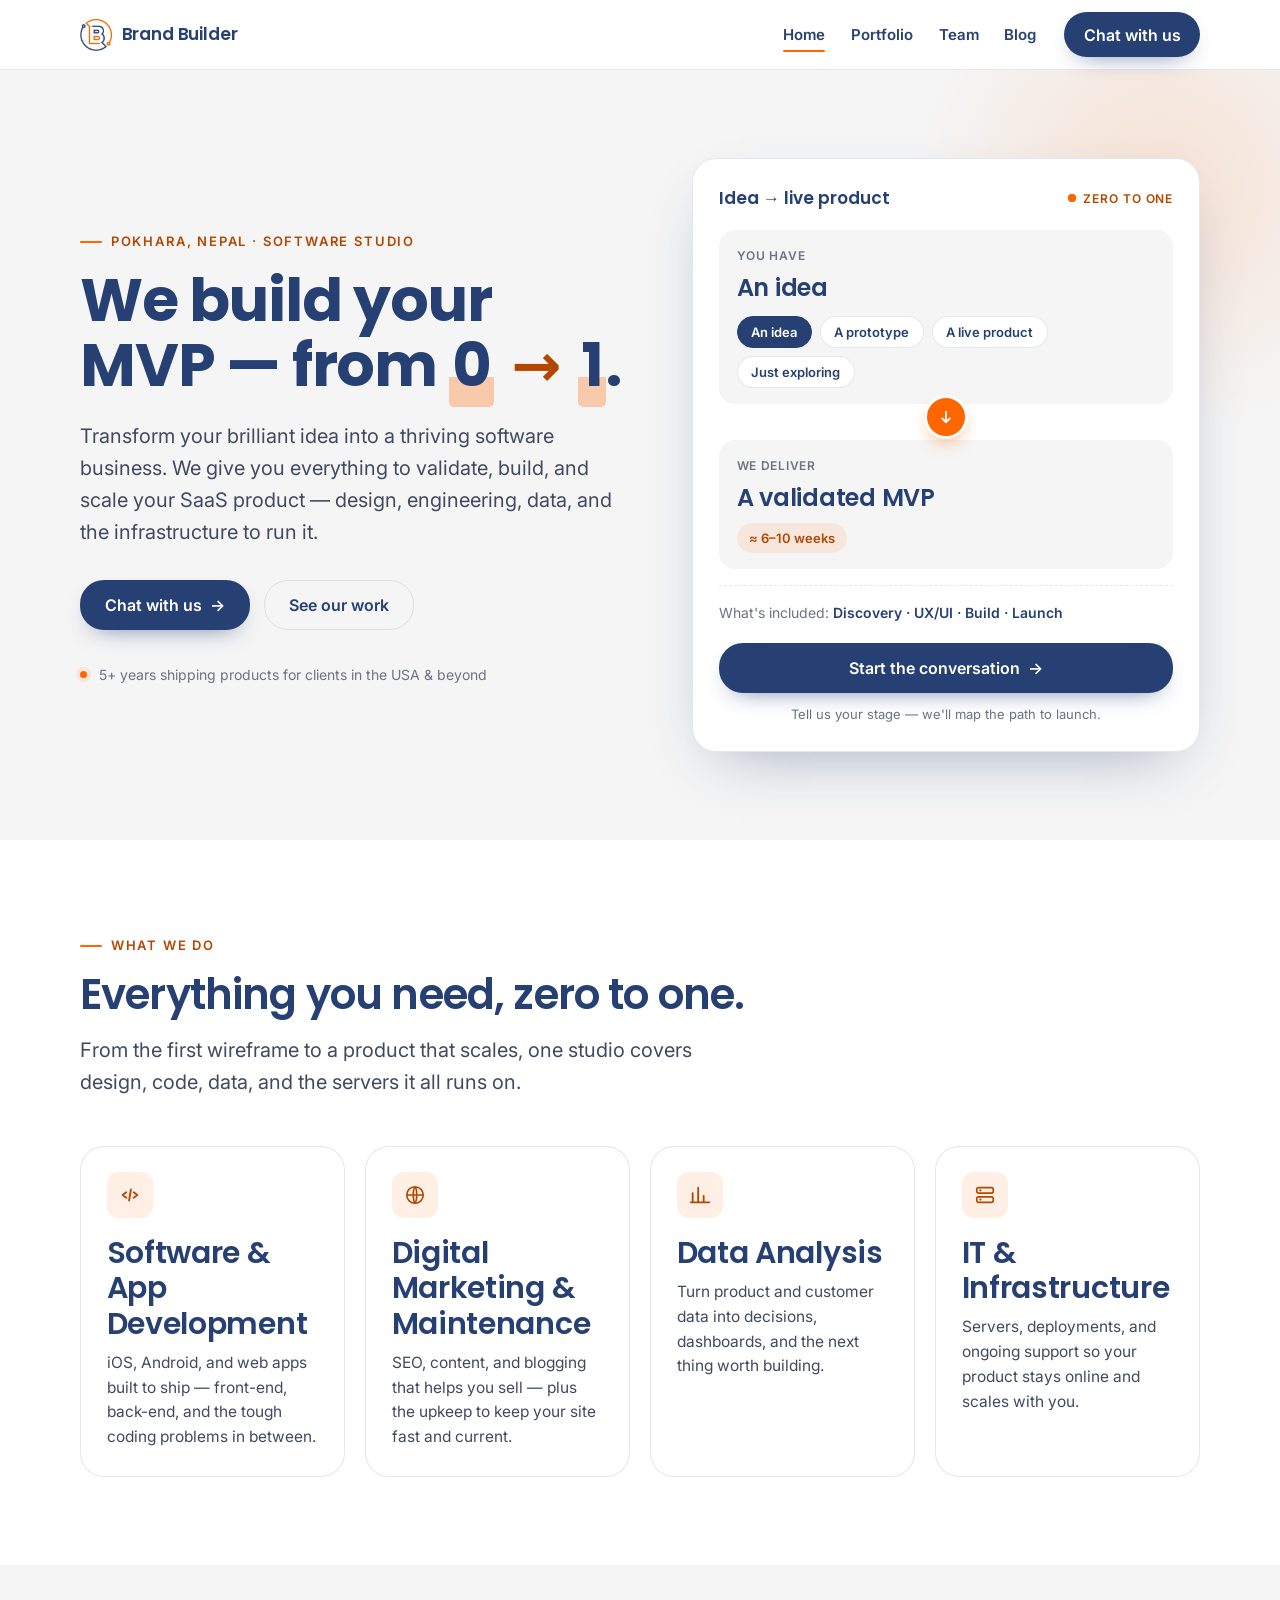
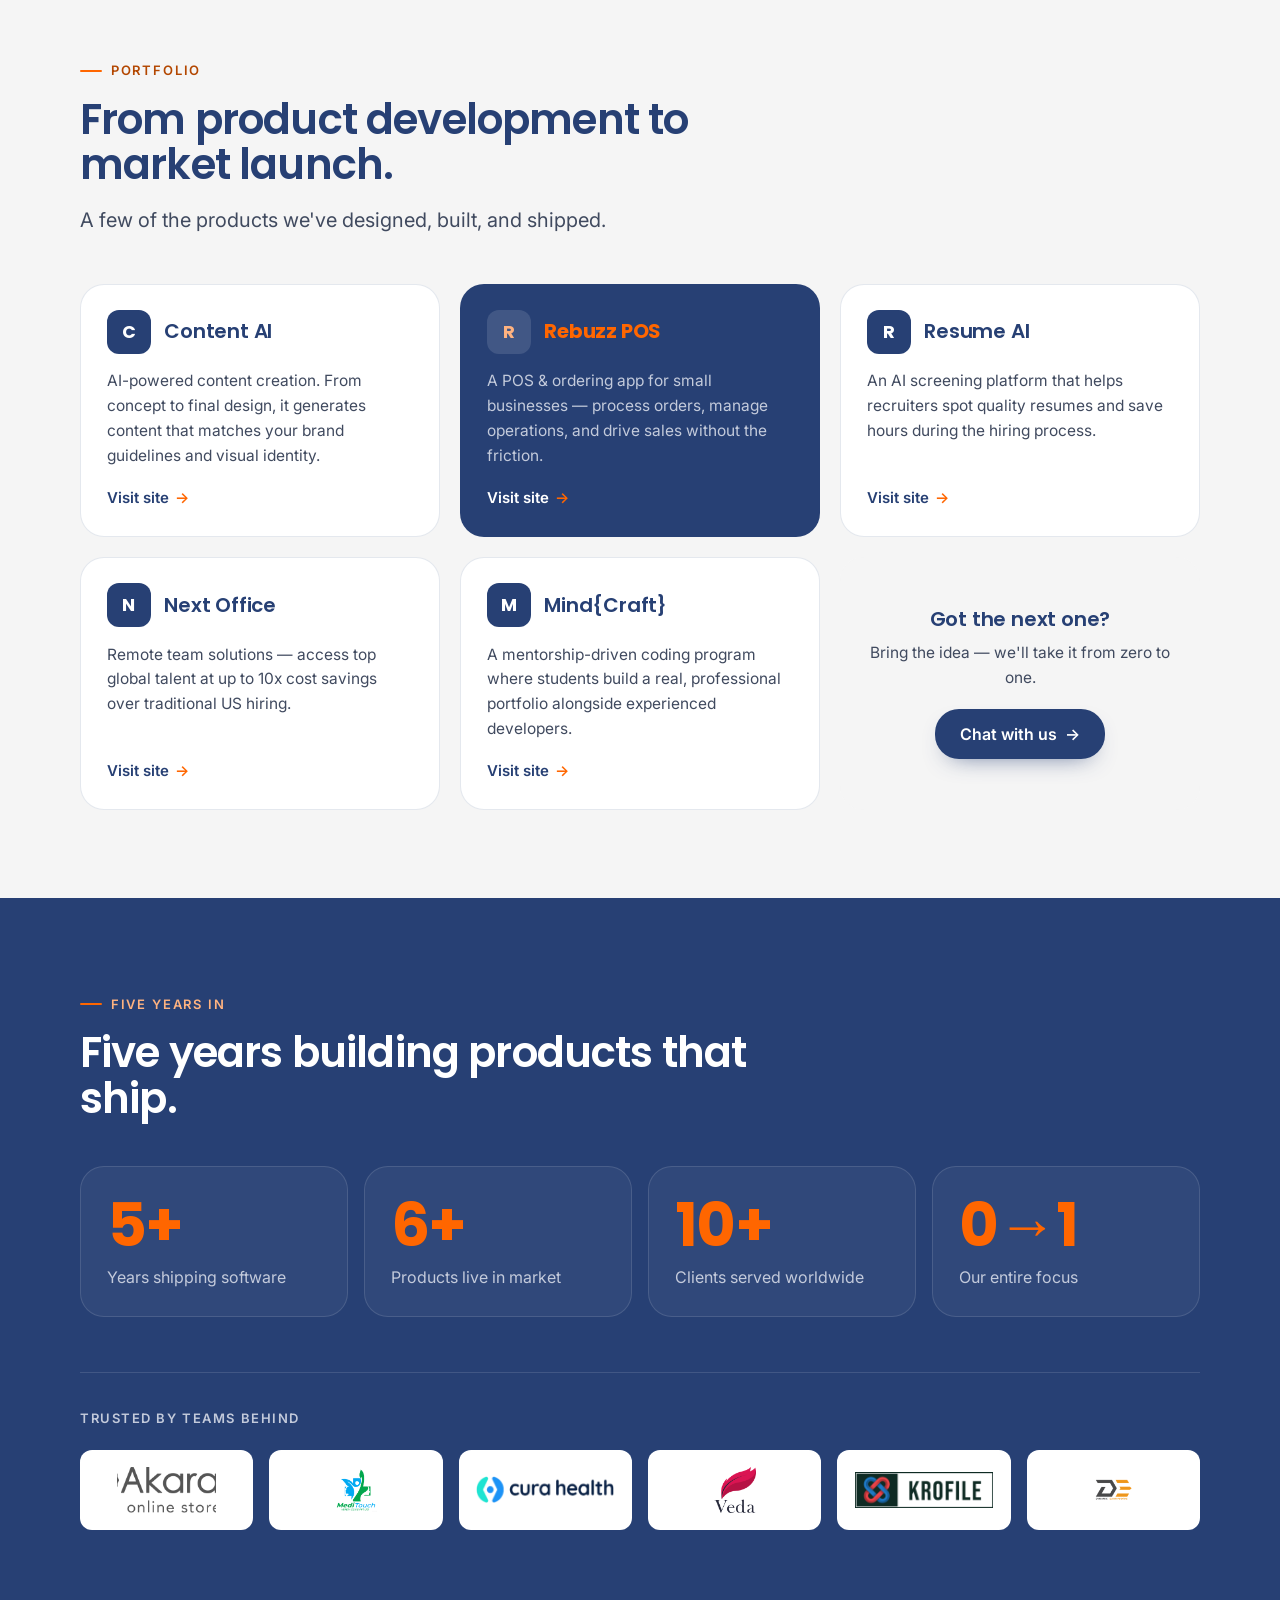
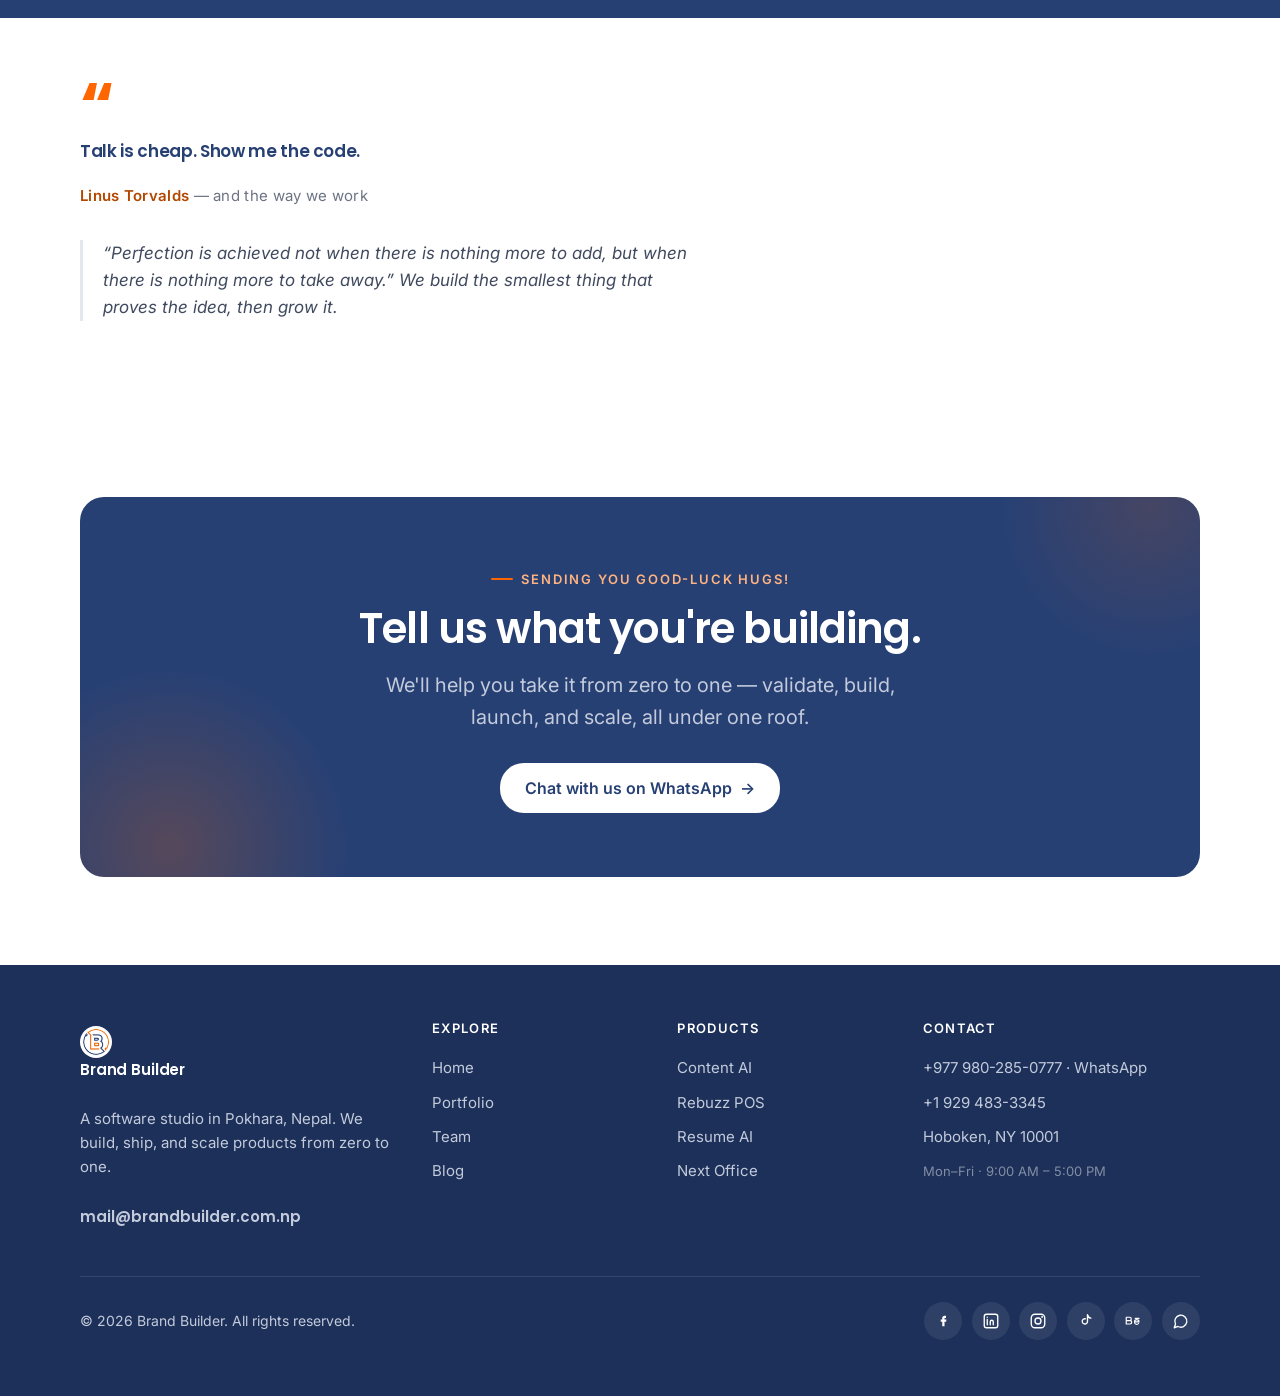
==== index.html @ b50465cd "Add files via upload" ====
<!DOCTYPE html>
<html lang="en">
<head>
<meta charset="UTF-8" />
<meta name="viewport" content="width=device-width, initial-scale=1.0, viewport-fit=cover" />
<title>Brand Builder — We build your MVP, from 0 to 1</title>
<meta name="description" content="Brand Builder is a software studio in Pokhara, Nepal. We help founders validate, build, and scale their SaaS product from zero to one — design, engineering, data, and infrastructure." />
<meta name="theme-color" content="#FF6600" />
<meta property="og:title" content="Brand Builder — We build your MVP, from 0 to 1" />
<meta property="og:description" content="A software studio in Pokhara, Nepal. From product development to market launch." />
<meta property="og:type" content="website" />
<link rel="icon" type="image/png" href="[data-uri]" />
<link rel="preconnect" href="https://fonts.googleapis.com" />
<link rel="preconnect" href="https://fonts.gstatic.com" crossorigin />
<link href="https://fonts.googleapis.com/css2?family=Poppins:wght@500;600;700&family=Inter:wght@400;500;600&display=swap" rel="stylesheet" />
<style>
/* ============================================================
   Brand Builder — shared design system
   Wise-inspired layout · navy/orange palette · Poppins + Inter
   ============================================================ */

:root{
  /* Brief palette */
  --navy:#274074;            /* Primary  → ink / dark bands / actions */
  --navy-deep:#1c3059;       /* derived shade for footer depth        */
  --orange:#FF6600;          /* Secondary → accent fills & shapes      */
  --orange-deep:#b34700;     /* derived: accent text on light          */
  --orange-light:#ffb380;    /* derived: accent text/eyebrow on dark   */
  --orange-pale:rgba(255,102,0,.10);
  --bg:#ffffff;              /* BG                                     */
  --surface:#f5f5f5;         /* Stroke value reused as soft band fill  */
  --stroke:rgba(39,64,116,.12);  /* hairline border (navy tint)        */
  /* derived neutrals (navy-leaning) */
  --ink:#274074; --body:#404a5f; --mute:#6b7384;
  --on-dark:#ffffff; --on-dark-mute:#c3cadb;

  --r-sm:8px; --r-md:12px; --r-lg:16px; --r-xl:24px; --r-pill:9999px;
  --container:1200px;
  --shadow-card:0 1px 2px rgba(39,64,116,.04), 0 12px 30px -18px rgba(39,64,116,.22);
  --shadow-float:0 24px 60px -28px rgba(39,64,116,.45);
}

*,*::before,*::after{box-sizing:border-box;}
html{-webkit-text-size-adjust:100%;scroll-behavior:smooth;}
@media (prefers-reduced-motion:reduce){html{scroll-behavior:auto;}}
body{
  margin:0;background:var(--bg);color:var(--body);
  font-family:Inter,system-ui,-apple-system,sans-serif;
  font-size:1.0625rem;line-height:1.6;font-feature-settings:"calt";
  -webkit-font-smoothing:antialiased;text-rendering:optimizeLegibility;
}
img{max-width:100%;display:block;}
a{color:inherit;text-decoration:none;}

/* Type */
h1,h2,h3,h4{font-family:Poppins,system-ui,sans-serif;color:var(--ink);margin:0;line-height:1.08;letter-spacing:-.02em;}
h1{font-weight:700;font-size:clamp(2.75rem,1.5rem + 3.4vw,3.75rem);}      /* 44–60 */
h2{font-weight:600;font-size:clamp(1.875rem,1.4rem + 1.9vw,2.625rem);}    /* 30–42 */
h3{font-weight:600;font-size:clamp(1.5rem,1.32rem + .72vw,1.875rem);line-height:1.18;letter-spacing:-.01em;} /* 24–30 */
p{margin:0;}
.lead{font-size:clamp(1.0625rem,1rem + .35vw,1.25rem);color:var(--body);line-height:1.6;}

.eyebrow{
  font-family:Inter,sans-serif;font-weight:600;font-size:.8125rem;
  letter-spacing:.14em;text-transform:uppercase;color:var(--orange-deep);
  display:inline-flex;align-items:center;gap:.55rem;margin:0 0 1rem;
}
.eyebrow::before{content:"";width:22px;height:2px;background:var(--orange);border-radius:2px;}
.on-dark .eyebrow,.eyebrow.on-dark{color:var(--orange-light);}
.on-dark .eyebrow::before,.eyebrow.on-dark::before{background:var(--orange);}

/* Layout */
.container{max-width:var(--container);margin-inline:auto;padding-inline:clamp(1.25rem,4vw,2.5rem);}
.section{padding-block:clamp(3.25rem,7vw,5.5rem);}
.band--soft{background:var(--surface);}
.band--dark{background:var(--navy);color:var(--on-dark);}
.band--dark h1,.band--dark h2,.band--dark h3{color:var(--on-dark);}
.head-block{max-width:42rem;margin-bottom:clamp(2rem,4vw,3rem);}
.head-block .lead{margin-top:1rem;}

/* Buttons (24px pill) */
.btn{
  display:inline-flex;align-items:center;justify-content:center;gap:.5rem;
  font-family:Inter,sans-serif;font-weight:600;font-size:1rem;line-height:1.5;
  padding:.75rem 1.5rem;border-radius:var(--r-xl);border:1.5px solid transparent;
  cursor:pointer;transition:transform .18s ease, background .18s ease, color .18s ease, box-shadow .18s ease, border-color .18s ease;
  min-height:48px;white-space:nowrap;
}
.btn:hover{transform:translateY(-2px);}
.btn:active{transform:translateY(0);}
.btn--primary{background:var(--navy);color:#fff;box-shadow:0 10px 24px -14px rgba(39,64,116,.8);}
.btn--primary:hover{background:#1f3461;box-shadow:0 16px 30px -16px rgba(39,64,116,.9);}
.btn--ghost{background:transparent;color:var(--navy);border-color:var(--stroke);}
.btn--ghost:hover{border-color:var(--navy);background:#fff;}
.btn--light{background:#fff;color:var(--navy);}
.btn--light:hover{background:var(--surface);}
.btn .arr{transition:transform .18s ease;}
.btn:hover .arr{transform:translateX(3px);}

/* Nav */
.nav{position:sticky;top:0;z-index:50;background:rgba(255,255,255,.88);backdrop-filter:saturate(150%) blur(12px);border-bottom:1px solid var(--stroke);}
.nav__inner{display:flex;align-items:center;gap:1.5rem;padding-block:.75rem;position:relative;}
.brand{display:inline-flex;align-items:center;gap:.6rem;font-family:Poppins,sans-serif;font-weight:600;font-size:1.0625rem;color:var(--navy);letter-spacing:-.01em;}
.brand svg{flex:0 0 auto;}
.brand__logo{width:32px;height:32px;object-fit:contain;display:block;flex:0 0 auto;}
.brand__logo--footer{background:#fff;border-radius:50%;padding:3px;}
.nav__links{display:flex;gap:1.6rem;margin-left:auto;}
.nav__links a{font-weight:600;font-size:.9375rem;color:var(--navy);position:relative;padding-block:.35rem;}
.nav__links a::after{content:"";position:absolute;left:0;right:100%;bottom:0;height:2px;background:var(--orange);border-radius:2px;transition:right .2s ease;}
.nav__links a:hover::after,.nav__links a[aria-current="page"]::after{right:0;}
.nav__cta{margin-left:.25rem;}
.nav__cta .btn{padding:.6rem 1.15rem;min-height:42px;}
.nav__toggle{display:none;background:none;border:1px solid var(--stroke);border-radius:10px;padding:.45rem;color:var(--navy);cursor:pointer;margin-left:auto;}
.nav__panel{display:none;flex-direction:column;gap:.2rem;padding:.75rem 1rem 1rem;border-top:1px solid var(--stroke);background:#fff;}
.nav__panel a{padding:.7rem .65rem;border-radius:10px;font-weight:600;color:var(--navy);}
.nav__panel a:hover,.nav__panel a[aria-current="page"]{background:var(--surface);}
.nav__panel .btn{margin-top:.5rem;}
.nav.open .nav__panel{display:flex;}

/* Page header (sub-pages) */
.page-header{background:var(--surface);padding-block:clamp(2.5rem,5vw,4.25rem);}
.breadcrumb{font-size:.875rem;color:var(--mute);margin-bottom:1.1rem;}
.breadcrumb a{color:var(--navy);font-weight:600;}
.breadcrumb a:hover{color:var(--orange-deep);}
.breadcrumb span{margin-inline:.4rem;color:var(--mute);}
.page-header h1{max-width:20ch;}
.page-header .lead{margin-top:1.1rem;max-width:46rem;}

/* ===== HOME: hero ===== */
.hero{position:relative;overflow:hidden;}
.hero::before{content:"";position:absolute;width:560px;height:560px;right:-160px;top:-160px;
  background:radial-gradient(circle,rgba(255,102,0,.14),transparent 62%);pointer-events:none;}
.hero__grid{display:grid;grid-template-columns:1.05fr .95fr;gap:clamp(2rem,4vw,4rem);align-items:center;position:relative;}
.hero__copy{max-width:34rem;}
.hero h1 .mark{white-space:nowrap;color:var(--navy);padding:0 .05em;border-radius:5px;
  background:linear-gradient(to top, rgba(255,102,0,.30) 0, rgba(255,102,0,.30) 36%, transparent 36%);}
.hero h1 .arr-big{color:var(--orange-deep);font-weight:700;padding-inline:.1em;}
.hero .lead{margin-top:1.4rem;}
.hero__cta{display:flex;flex-wrap:wrap;gap:.85rem;margin-top:2rem;}
.hero__trust{margin-top:2.1rem;display:flex;align-items:center;gap:.75rem;color:var(--mute);font-size:.875rem;}
.hero__trust .dot{width:7px;height:7px;border-radius:50%;background:var(--orange);box-shadow:0 0 0 4px var(--orange-pale);}

/* Signature converter card */
.conv{background:#fff;border:1px solid var(--stroke);border-radius:var(--r-xl);padding:1.6rem;box-shadow:var(--shadow-float);position:relative;}
.conv__head{display:flex;align-items:center;justify-content:space-between;margin-bottom:1.15rem;}
.conv__title{font-family:Poppins,sans-serif;font-weight:600;font-size:1.0625rem;color:var(--navy);}
.conv__live{display:inline-flex;align-items:center;gap:.4rem;font-size:.75rem;font-weight:600;color:var(--orange-deep);text-transform:uppercase;letter-spacing:.08em;}
.conv__live .pulse{width:8px;height:8px;border-radius:50%;background:var(--orange);position:relative;}
.conv__live .pulse::after{content:"";position:absolute;inset:0;border-radius:50%;background:var(--orange);animation:pulse 1.8s ease-out infinite;}
@keyframes pulse{0%{transform:scale(1);opacity:.6;}100%{transform:scale(3.2);opacity:0;}}
.conv__row{background:var(--surface);border-radius:var(--r-lg);padding:1rem 1.1rem;}
.conv__label{font-size:.75rem;font-weight:600;letter-spacing:.06em;text-transform:uppercase;color:var(--mute);margin-bottom:.55rem;}
.conv__value{font-family:Poppins,sans-serif;font-weight:600;font-size:1.5rem;color:var(--navy);line-height:1.15;letter-spacing:-.01em;}
.conv__chips{display:flex;flex-wrap:wrap;gap:.5rem;margin-top:.85rem;}
.chip{font-family:Inter,sans-serif;font-weight:600;font-size:.8125rem;color:var(--navy);background:#fff;border:1px solid var(--stroke);border-radius:var(--r-pill);padding:.45rem .85rem;cursor:pointer;transition:all .16s ease;}
.chip:hover{border-color:var(--navy);}
.chip[aria-pressed="true"]{background:var(--navy);color:#fff;border-color:var(--navy);}
.conv__swap{display:flex;justify-content:center;margin:-.55rem 0;position:relative;z-index:2;}
.conv__swap button{width:44px;height:44px;border-radius:50%;background:var(--orange);border:3px solid #fff;color:#fff;display:grid;place-items:center;cursor:pointer;box-shadow:0 8px 18px -8px rgba(255,102,0,.7);transition:transform .25s ease;}
.conv__swap button:hover{transform:rotate(180deg);}
.conv__out{margin-top:.6rem;}
.badge{display:inline-flex;align-items:center;gap:.4rem;margin-top:.7rem;background:var(--orange-pale);color:var(--orange-deep);font-weight:600;font-size:.8125rem;padding:.3rem .75rem;border-radius:var(--r-pill);}
.conv__steps{margin-top:1rem;padding-top:1rem;border-top:1px dashed var(--stroke);color:var(--mute);font-size:.875rem;}
.conv__steps b{color:var(--navy);font-weight:600;}
.conv .btn{width:100%;margin-top:1.15rem;}
.conv__note{text-align:center;margin-top:.7rem;font-size:.8125rem;color:var(--mute);}

/* Generic cards / grids */
.grid{display:grid;gap:1.25rem;}
.grid--4{grid-template-columns:repeat(4,1fr);}
.grid--3{grid-template-columns:repeat(3,1fr);}
.card{background:#fff;border:1px solid var(--stroke);border-radius:var(--r-xl);padding:1.6rem;transition:transform .2s ease, box-shadow .2s ease;}
.card--soft{background:var(--surface);border-color:transparent;}
.card:hover{transform:translateY(-4px);box-shadow:var(--shadow-card);}
.card__icon{width:46px;height:46px;border-radius:var(--r-md);display:grid;place-items:center;background:var(--orange-pale);color:var(--orange-deep);margin-bottom:1.1rem;}
.card h3{margin-bottom:.55rem;}
.card p{font-size:.9688rem;color:var(--body);}

/* Product cards */
.prod{display:flex;flex-direction:column;}
.prod__top{display:flex;align-items:center;gap:.85rem;margin-bottom:.95rem;}
.prod__logo{width:44px;height:44px;border-radius:var(--r-md);display:grid;place-items:center;flex:0 0 auto;background:var(--navy);color:#fff;font-family:Poppins,sans-serif;font-weight:700;font-size:1.1rem;}
.prod h3{font-size:1.25rem;margin:0;}
.prod p{font-size:.9688rem;flex:1;}
.prod__link{display:inline-flex;align-items:center;gap:.4rem;margin-top:1.1rem;font-weight:600;font-size:.9375rem;color:var(--navy);width:max-content;}
.prod__link .arr{color:var(--orange);transition:transform .18s ease;}
.prod:hover .prod__link .arr{transform:translateX(4px);}
.card--dark{background:var(--navy);border-color:transparent;color:var(--on-dark);}
.card--dark .prod__logo{background:rgba(255,255,255,.12);color:var(--orange-light);}
.card--dark h3{color:var(--orange);font-weight:700;}
.card--dark p{color:var(--on-dark-mute);}
.card--dark .prod__link{color:#fff;}
.card--dark:hover{box-shadow:var(--shadow-float);}

/* Stats band — metric cards */
.stats{display:grid;grid-template-columns:repeat(4,1fr);gap:1rem;margin-top:2.8rem;}
.stat{background:rgba(255,255,255,.045);border:1px solid rgba(255,255,255,.12);border-radius:var(--r-xl);padding:1.75rem 1.6rem;transition:transform .2s ease, border-color .2s ease, background .2s ease;}
.stat:hover{transform:translateY(-5px);border-color:rgba(255,179,128,.5);background:rgba(255,255,255,.07);}
.stat__num{font-family:Poppins,sans-serif;font-weight:700;font-size:clamp(2.75rem,2rem + 2.2vw,3.75rem);color:var(--orange);line-height:1;letter-spacing:-.02em;}
.stat__label{margin-top:.7rem;color:var(--on-dark-mute);font-size:1rem;line-height:1.4;}
.trust{margin-top:3.4rem;padding-top:2.2rem;border-top:1px solid rgba(255,255,255,.12);}
.trust__label{font-size:.8125rem;font-weight:600;letter-spacing:.12em;text-transform:uppercase;color:var(--on-dark-mute);margin-bottom:1.3rem;}
.logos{display:grid;grid-template-columns:repeat(6,1fr);gap:1rem;align-items:stretch;}
.logo{background:#fff;border-radius:var(--r-md);padding:1rem 1.1rem;min-height:80px;display:flex;align-items:center;justify-content:center;transition:transform .18s ease, box-shadow .18s ease;}
.logo:hover{transform:translateY(-3px);box-shadow:0 16px 32px -18px rgba(0,0,0,.5);}
.logo img{max-height:46px;max-width:100%;width:auto;object-fit:contain;display:block;}
.logo__txt{font-family:Poppins,sans-serif;font-weight:600;font-size:1.0625rem;color:var(--navy);letter-spacing:-.01em;text-align:center;line-height:1.2;}

/* Ethos / quote */
.quote{max-width:54rem;}
.quote__mark{font-family:Poppins,sans-serif;font-weight:700;font-size:4rem;line-height:0;color:var(--orange);display:block;height:2.2rem;}
.quote blockquote{font-family:Poppins,sans-serif;font-weight:600;font-size:clamp(1.75rem,1.3rem+1.7vw,2.5rem);line-height:1.22;letter-spacing:-.02em;color:var(--navy);margin:0;}
.quote cite{display:block;margin-top:1.4rem;font-style:normal;font-weight:600;color:var(--orange-deep);font-size:.9375rem;letter-spacing:.02em;}
.quote cite span{color:var(--mute);font-weight:400;}
.quote__sub{margin-top:2rem;padding-left:1.25rem;border-left:3px solid var(--stroke);color:var(--body);font-style:italic;font-size:1.0625rem;max-width:38rem;}

/* Final CTA */
.cta-card{position:relative;overflow:hidden;background:var(--navy);border-radius:var(--r-xl);padding:clamp(2.5rem,5vw,4rem);text-align:center;}
.cta-card::before{content:"";position:absolute;width:420px;height:420px;left:-120px;bottom:-180px;background:radial-gradient(circle,rgba(255,102,0,.22),transparent 60%);}
.cta-card::after{content:"";position:absolute;width:340px;height:340px;right:-120px;top:-160px;background:radial-gradient(circle,rgba(255,102,0,.14),transparent 62%);}
.cta-card>*{position:relative;}
.cta-card h2{color:#fff;}
.cta-card .lead{color:var(--on-dark-mute);margin:1.1rem auto 0;max-width:34rem;}
.cta-card .btn{margin-top:1.9rem;}

/* ===== BLOG ===== */
.filter{display:flex;flex-wrap:wrap;gap:.5rem;margin-bottom:2.2rem;}
.filter button{font-family:Inter,sans-serif;font-weight:600;font-size:.875rem;color:var(--navy);background:#fff;border:1px solid var(--stroke);border-radius:var(--r-pill);padding:.55rem 1rem;cursor:pointer;transition:all .16s ease;}
.filter button:hover{border-color:var(--navy);}
.filter button[aria-pressed="true"]{background:var(--navy);color:#fff;border-color:var(--navy);}
.posts{display:grid;grid-template-columns:repeat(3,1fr);gap:1.25rem;}
.post{display:flex;flex-direction:column;background:#fff;border:1px solid var(--stroke);border-radius:var(--r-xl);padding:1.5rem;transition:transform .2s ease, box-shadow .2s ease;}
.post:hover{transform:translateY(-4px);box-shadow:var(--shadow-card);}
.post__tags{display:flex;flex-wrap:wrap;gap:.4rem;margin-bottom:.9rem;}
.post__tag{font-family:Inter,sans-serif;font-weight:600;font-size:.6875rem;letter-spacing:.06em;text-transform:uppercase;color:var(--orange-deep);background:var(--orange-pale);padding:.3rem .6rem;border-radius:var(--r-pill);}
.post h3{font-size:1.1875rem;line-height:1.28;margin-bottom:.6rem;}
.post h3 a:hover{color:var(--orange-deep);}
.post__excerpt{font-size:.9375rem;color:var(--body);flex:1;}
.post__meta{font-size:.8125rem;color:var(--mute);margin-top:1rem;}
.post__meta b{color:var(--navy);font-weight:600;}
.post__more{margin-top:1rem;font-weight:600;font-size:.9375rem;color:var(--navy);display:inline-flex;gap:.4rem;align-items:center;width:max-content;}
.post__more .arr{color:var(--orange);transition:transform .18s ease;}
.post:hover .post__more .arr{transform:translateX(4px);}
.post.hide{display:none;}
.posts-empty{display:none;color:var(--mute);padding:2rem 0;}

/* Subscribe */
.subscribe{position:relative;overflow:hidden;background:var(--navy);border-radius:var(--r-xl);padding:clamp(2rem,4vw,3rem);text-align:center;color:#fff;}
.subscribe::before{content:"";position:absolute;width:340px;height:340px;right:-120px;top:-150px;background:radial-gradient(circle,rgba(255,102,0,.18),transparent 62%);}
.subscribe>*{position:relative;}
.subscribe h2{color:#fff;}
.subscribe p{color:var(--on-dark-mute);margin:.9rem auto 0;max-width:34rem;}
.sub-form{display:flex;gap:.6rem;flex-wrap:wrap;justify-content:center;margin:1.6rem auto 0;max-width:30rem;}
.sub-form input{flex:1 1 12rem;min-width:0;background:#fff;border:0;border-radius:var(--r-xl);padding:.8rem 1.15rem;font:400 1rem Inter,sans-serif;color:var(--navy);}
.sub-form input::placeholder{color:var(--mute);}
.sub-form .btn{flex:0 0 auto;}
.sub-note{margin-top:.9rem;font-size:.8125rem;color:var(--on-dark-mute);}
.sub-thanks{font-family:Poppins,sans-serif;font-weight:600;font-size:1.25rem;color:#fff;}

/* ===== TEAM ===== */
.team-group{margin-top:clamp(2.5rem,5vw,3.75rem);}
.team-group:first-of-type{margin-top:0;}
.team-group__title{display:flex;align-items:baseline;gap:.75rem;margin-bottom:1.5rem;flex-wrap:wrap;}
.team-group__title h2{font-size:clamp(1.5rem,1.25rem+1vw,1.875rem);}
.team-group__title .count{font-family:Inter,sans-serif;font-weight:600;font-size:.8125rem;color:var(--orange-deep);background:var(--orange-pale);padding:.25rem .6rem;border-radius:var(--r-pill);}
.team-grid{display:grid;grid-template-columns:repeat(4,1fr);gap:1rem;}
.member{background:#fff;border:1px solid var(--stroke);border-radius:var(--r-lg);padding:1.2rem;display:flex;align-items:center;gap:.9rem;transition:transform .18s ease, box-shadow .18s ease;}
.member:hover{transform:translateY(-3px);box-shadow:var(--shadow-card);}
.avatar{width:48px;height:48px;border-radius:50%;flex:0 0 auto;display:grid;place-items:center;font-family:Poppins,sans-serif;font-weight:700;font-size:1rem;color:#fff;background:var(--navy);}
.member__name{font-family:Poppins,sans-serif;font-weight:600;font-size:1rem;line-height:1.2;color:var(--navy);}
.member__role{font-size:.8125rem;color:var(--mute);margin-top:.18rem;}
.team-group--exec .avatar{box-shadow:0 0 0 3px var(--orange-pale);}
.team-group--board .avatar{background:var(--orange);}
.team-group--board .member{background:var(--surface);border-color:transparent;}
.team-group--board .member__role{color:var(--body);}

/* ===== PORTFOLIO ===== */
.work-grid{display:grid;grid-template-columns:repeat(3,1fr);gap:1.25rem;}
.project{background:#fff;border:1px solid var(--stroke);border-radius:var(--r-xl);overflow:hidden;display:flex;flex-direction:column;transition:transform .2s ease, box-shadow .2s ease;}
.project:hover{transform:translateY(-4px);box-shadow:var(--shadow-card);}
.shot{aspect-ratio:4/3;position:relative;display:grid;place-items:center;background:linear-gradient(135deg,#274074,#1c3059);}
.shot--light{background:linear-gradient(135deg,#eef1f8,#f6f7fb);}
.shot--orange{background:linear-gradient(135deg,#274074 0%,#3a2140 60%,#7a3410 100%);}
.shot__bar{position:absolute;top:0;left:0;right:0;height:34px;display:flex;align-items:center;gap:6px;padding-left:14px;background:rgba(255,255,255,.07);}
.shot--light .shot__bar{background:rgba(39,64,116,.05);}
.shot__bar i{width:9px;height:9px;border-radius:50%;background:rgba(255,255,255,.4);}
.shot--light .shot__bar i{background:rgba(39,64,116,.22);}
.shot__bar i:first-child{background:var(--orange);}
.shot__label{font-family:Poppins,sans-serif;font-weight:700;font-size:1.3rem;color:#fff;padding:1.6rem 1.4rem;text-align:center;letter-spacing:-.01em;}
.shot--light .shot__label{color:var(--navy);}
.project__body{padding:1.3rem;display:flex;flex-direction:column;flex:1;}
.project__badge{font-family:Inter,sans-serif;font-weight:600;font-size:.6875rem;letter-spacing:.06em;text-transform:uppercase;color:var(--orange-deep);margin-bottom:.5rem;}
.project h3{font-size:1.125rem;margin-bottom:.45rem;}
.project p{font-size:.9063rem;color:var(--body);flex:1;}

/* Contact card */
.contact{background:var(--surface);border-radius:var(--r-xl);padding:clamp(2rem,4vw,3rem);}
.contact__grid{display:grid;grid-template-columns:1.15fr 1fr;gap:clamp(1.5rem,3vw,3rem);align-items:center;}
.contact__list{list-style:none;margin:1.3rem 0 0;padding:0;display:grid;gap:.85rem;}
.contact__list li{display:flex;gap:.75rem;align-items:flex-start;font-size:1rem;color:var(--body);}
.contact__list .ic{width:38px;height:38px;border-radius:var(--r-md);flex:0 0 auto;display:grid;place-items:center;background:var(--orange-pale);color:var(--orange-deep);}
.contact__list a{color:var(--navy);font-weight:600;}
.contact__list a:hover{color:var(--orange-deep);}
.contact__list small{display:block;color:var(--mute);font-size:.8125rem;font-weight:400;}
.contact__cta{display:flex;flex-direction:column;gap:.75rem;}

/* Footer */
.footer{background:var(--navy-deep);color:var(--on-dark-mute);padding-block:clamp(2.75rem,5vw,3.5rem);}
.footer__top{display:grid;grid-template-columns:1.5fr 1fr 1fr 1.3fr;gap:2rem;}
.footer .brand{color:#fff;margin-bottom:.9rem;}
.footer__brand p{font-size:.9375rem;max-width:24rem;color:var(--on-dark-mute);}
.footer__mail{display:inline-block;margin-top:1rem;font-family:Poppins,sans-serif;font-weight:600;font-size:1.0625rem;color:#fff;}
.footer__mail:hover{color:var(--orange-light);}
.footer__col h4{font-family:Inter,sans-serif;font-size:.8125rem;font-weight:600;letter-spacing:.1em;text-transform:uppercase;color:#fff;margin:0 0 1rem;}
.footer__col a,.footer__col p{display:block;padding-block:.32rem;font-size:.9375rem;color:var(--on-dark-mute);}
.footer__col a{width:max-content;}
.footer__col a:hover{color:#fff;}
.footer__col small{color:rgba(255,255,255,.45);font-size:.8125rem;}
.footer__bottom{margin-top:2.6rem;padding-top:1.6rem;border-top:1px solid rgba(255,255,255,.1);display:flex;flex-wrap:wrap;gap:1rem;justify-content:space-between;align-items:center;font-size:.875rem;}
.footer__social{display:flex;gap:.6rem;flex-wrap:wrap;}
.footer__social a{width:38px;height:38px;border-radius:50%;display:grid;place-items:center;background:rgba(255,255,255,.08);color:#fff;transition:background .18s ease, transform .18s ease;}
.footer__social a:hover{background:var(--orange);transform:translateY(-2px);}

/* Scroll reveal */
.reveal{opacity:0;transform:translateY(22px);transition:opacity .6s ease, transform .6s ease;}
.reveal.in{opacity:1;transform:none;}
@media (prefers-reduced-motion:reduce){
  .reveal{opacity:1;transform:none;transition:none;}
  .conv__live .pulse::after{animation:none;}
  .btn:hover,.card:hover,.member:hover,.post:hover,.project:hover,.footer__social a:hover{transform:none;}
}
:focus-visible{outline:3px solid var(--orange);outline-offset:2px;border-radius:4px;}
.skip{position:absolute;left:-999px;}
.skip:focus{left:1rem;top:.7rem;background:#fff;color:var(--navy);padding:.55rem 1rem;border-radius:8px;font-weight:600;z-index:100;box-shadow:var(--shadow-card);}

/* Responsive */
@media (max-width:980px){
  .hero__grid{grid-template-columns:1fr;}
  .hero__copy{max-width:none;}
  .conv{max-width:30rem;}
  .grid--4,.grid--3,.posts,.work-grid{grid-template-columns:repeat(2,1fr);}
  .team-grid{grid-template-columns:repeat(3,1fr);}
  .stats{grid-template-columns:repeat(2,1fr);gap:1rem;}
  .logos{grid-template-columns:repeat(3,1fr);}
  .contact__grid{grid-template-columns:1fr;}
  .footer__top{grid-template-columns:1fr 1fr;}
  .footer__brand{grid-column:1 / -1;}
}
@media (max-width:760px){
  .nav__links,.nav__cta{display:none;}
  .nav__toggle{display:inline-flex;}
}
@media (max-width:620px){
  .grid--4,.grid--3,.posts,.work-grid{grid-template-columns:1fr;}
  .team-grid{grid-template-columns:1fr 1fr;}
  .stats{grid-template-columns:1fr 1fr;}
  .logos{grid-template-columns:repeat(2,1fr);}
  .footer__top{grid-template-columns:1fr;}
  .hero__cta .btn{flex:1 1 auto;}
}
@media (max-width:440px){
  .team-grid{grid-template-columns:1fr;}
}
</style>
</head>
<body>
<a class="skip" href="#main">Skip to content</a>

<header class="nav" id="nav">
  <div class="container nav__inner">
    <a class="brand" href="index.html" aria-label="Brand Builder home">
      <img class="brand__logo" src="[data-uri]" alt="" aria-hidden="true" />
      Brand Builder
    </a>
    <nav class="nav__links" aria-label="Primary">
      <a href="index.html" aria-current="page">Home</a>
      <a href="portfolio.html">Portfolio</a>
      <a href="team.html">Team</a>
      <a href="blog.html">Blog</a>
    </nav>
    <div class="nav__cta"><a class="btn btn--primary" href="https://wa.me/9779802850777" target="_blank" rel="noopener">Chat with us</a></div>
    <button class="nav__toggle" aria-label="Toggle menu" aria-expanded="false" aria-controls="navPanel">
      <svg width="22" height="22" viewBox="0 0 24 24" fill="none" aria-hidden="true"><path d="M4 7h16M4 12h16M4 17h16" stroke="currentColor" stroke-width="2" stroke-linecap="round"/></svg>
    </button>
  </div>
  <div class="nav__panel" id="navPanel">
    <a href="index.html" aria-current="page">Home</a>
    <a href="portfolio.html">Portfolio</a>
    <a href="team.html">Team</a>
    <a href="blog.html">Blog</a>
    <a class="btn btn--primary" href="https://wa.me/9779802850777" target="_blank" rel="noopener">Chat with us</a>
  </div>
</header>

<main id="main">
<!-- Hero -->
<section class="hero band--soft section">
  <div class="container hero__grid">
    <div class="hero__copy">
      <p class="eyebrow">Pokhara, Nepal · Software studio</p>
      <h1>We build your MVP — from <span class="mark">0</span> <span class="arr-big">→</span> <span class="mark">1</span>.</h1>
      <p class="lead">Transform your brilliant idea into a thriving software business. We give you everything to validate, build, and scale your SaaS product — design, engineering, data, and the infrastructure to run it.</p>
      <div class="hero__cta">
        <a class="btn btn--primary" href="https://wa.me/9779802850777" target="_blank" rel="noopener">Chat with us <span class="arr">→</span></a>
        <a class="btn btn--ghost" href="portfolio.html">See our work</a>
      </div>
      <div class="hero__trust"><span class="dot"></span> 5+ years shipping products for clients in the USA &amp; beyond</div>
    </div>

    <div class="conv" role="group" aria-label="Idea to product estimator">
      <div class="conv__head">
        <span class="conv__title">Idea&nbsp;→&nbsp;live product</span>
        <span class="conv__live"><span class="pulse"></span> zero to one</span>
      </div>
      <div class="conv__row">
        <div class="conv__label">You have</div>
        <div class="conv__value" id="convFrom">An idea</div>
        <div class="conv__chips" role="group" aria-label="Where are you starting?">
          <button class="chip" data-stage="0" aria-pressed="true">An idea</button>
          <button class="chip" data-stage="1" aria-pressed="false">A prototype</button>
          <button class="chip" data-stage="2" aria-pressed="false">A live product</button>
          <button class="chip" data-stage="3" aria-pressed="false">Just exploring</button>
        </div>
      </div>
      <div class="conv__swap">
        <button id="convSwap" type="button" aria-label="Next stage">
          <svg width="18" height="18" viewBox="0 0 24 24" fill="none" aria-hidden="true"><path d="M12 5v14M12 19l5-5M12 19l-5-5" stroke="#fff" stroke-width="2.4" stroke-linecap="round" stroke-linejoin="round"/></svg>
        </button>
      </div>
      <div class="conv__row conv__out">
        <div class="conv__label">We deliver</div>
        <div class="conv__value" id="convTo">A validated MVP</div>
        <span class="badge" id="convTime">≈ 6–10 weeks</span>
      </div>
      <p class="conv__steps">What's included: <b id="convSteps">Discovery · UX/UI · Build · Launch</b></p>
      <a class="btn btn--primary" href="https://wa.me/9779802850777" target="_blank" rel="noopener">Start the conversation <span class="arr">→</span></a>
      <p class="conv__note">Tell us your stage — we'll map the path to launch.</p>
    </div>
  </div>
</section>

<!-- Services -->
<section class="section" id="services">
  <div class="container">
    <div class="head-block reveal">
      <p class="eyebrow">What we do</p>
      <h2>Everything you need, zero to one.</h2>
      <p class="lead">From the first wireframe to a product that scales, one studio covers design, code, data, and the servers it all runs on.</p>
    </div>
    <div class="grid grid--4">
      <article class="card reveal">
        <div class="card__icon" aria-hidden="true"><svg width="22" height="22" viewBox="0 0 24 24" fill="none"><path d="M8 9l-4 3 4 3M16 9l4 3-4 3M13 6l-2 12" stroke="currentColor" stroke-width="2" stroke-linecap="round" stroke-linejoin="round"/></svg></div>
        <h3>Software &amp; App Development</h3>
        <p>iOS, Android, and web apps built to ship — front-end, back-end, and the tough coding problems in between.</p>
      </article>
      <article class="card reveal">
        <div class="card__icon" aria-hidden="true"><svg width="22" height="22" viewBox="0 0 24 24" fill="none"><path d="M3 12a9 9 0 1 0 18 0 9 9 0 0 0-18 0zM3 12h18M12 3c2.5 2.5 2.5 15 0 18M12 3c-2.5 2.5-2.5 15 0 18" stroke="currentColor" stroke-width="1.8" stroke-linecap="round" stroke-linejoin="round"/></svg></div>
        <h3>Digital Marketing &amp; Maintenance</h3>
        <p>SEO, content, and blogging that helps you sell — plus the upkeep to keep your site fast and current.</p>
      </article>
      <article class="card reveal">
        <div class="card__icon" aria-hidden="true"><svg width="22" height="22" viewBox="0 0 24 24" fill="none"><path d="M4 20V10M10 20V4M16 20v-7M22 20H2" stroke="currentColor" stroke-width="2" stroke-linecap="round" stroke-linejoin="round"/></svg></div>
        <h3>Data Analysis</h3>
        <p>Turn product and customer data into decisions, dashboards, and the next thing worth building.</p>
      </article>
      <article class="card reveal">
        <div class="card__icon" aria-hidden="true"><svg width="22" height="22" viewBox="0 0 24 24" fill="none"><rect x="3" y="4" width="18" height="6" rx="2" stroke="currentColor" stroke-width="1.8"/><rect x="3" y="14" width="18" height="6" rx="2" stroke="currentColor" stroke-width="1.8"/><path d="M7 7h.01M7 17h.01" stroke="currentColor" stroke-width="2.4" stroke-linecap="round"/></svg></div>
        <h3>IT &amp; Infrastructure</h3>
        <p>Servers, deployments, and ongoing support so your product stays online and scales with you.</p>
      </article>
    </div>
  </div>
</section>

<!-- Products -->
<section class="band--soft section" id="products">
  <div class="container">
    <div class="head-block reveal">
      <p class="eyebrow">Portfolio</p>
      <h2>From product development to market launch.</h2>
      <p class="lead">A few of the products we've designed, built, and shipped.</p>
    </div>
    <div class="grid grid--3">
      <article class="card prod reveal">
        <div class="prod__top"><span class="prod__logo">C</span><h3>Content AI</h3></div>
        <p>AI-powered content creation. From concept to final design, it generates content that matches your brand guidelines and visual identity.</p>
        <a class="prod__link" href="https://rebuzzai.com/" target="_blank" rel="noopener">Visit site <span class="arr">→</span></a>
      </article>
      <article class="card card--dark prod reveal">
        <div class="prod__top"><span class="prod__logo">R</span><h3>Rebuzz POS</h3></div>
        <p>A POS &amp; ordering app for small businesses — process orders, manage operations, and drive sales without the friction.</p>
        <a class="prod__link" href="https://rebuzzpos.com/" target="_blank" rel="noopener">Visit site <span class="arr">→</span></a>
      </article>
      <article class="card prod reveal">
        <div class="prod__top"><span class="prod__logo">R</span><h3>Resume AI</h3></div>
        <p>An AI screening platform that helps recruiters spot quality resumes and save hours during the hiring process.</p>
        <a class="prod__link" href="https://cvai.dev/" target="_blank" rel="noopener">Visit site <span class="arr">→</span></a>
      </article>
      <article class="card prod reveal">
        <div class="prod__top"><span class="prod__logo">N</span><h3>Next Office</h3></div>
        <p>Remote team solutions — access top global talent at up to 10x cost savings over traditional US hiring.</p>
        <a class="prod__link" href="https://nextoffice.dev/" target="_blank" rel="noopener">Visit site <span class="arr">→</span></a>
      </article>
      <article class="card prod reveal">
        <div class="prod__top"><span class="prod__logo">M</span><h3>Mind&#123;Craft&#125;</h3></div>
        <p>A mentorship-driven coding program where students build a real, professional portfolio alongside experienced developers.</p>
        <a class="prod__link" href="https://axon.com.np/" target="_blank" rel="noopener">Visit site <span class="arr">→</span></a>
      </article>
      <article class="card card--soft prod reveal" style="align-items:center;justify-content:center;text-align:center;">
        <div>
          <h3 style="margin-bottom:.6rem;">Got the next one?</h3>
          <p style="margin-bottom:1.1rem;">Bring the idea — we'll take it from zero to one.</p>
          <a class="btn btn--primary" href="https://wa.me/9779802850777" target="_blank" rel="noopener">Chat with us <span class="arr">→</span></a>
        </div>
      </article>
    </div>
  </div>
</section>

<!-- Stats -->
<section class="band--dark section on-dark">
  <div class="container">
    <div class="head-block reveal" style="margin-bottom:0;">
      <p class="eyebrow">Five years in</p>
      <h2>Five years building products that ship.</h2>
    </div>
    <div class="stats reveal">
      <div class="stat"><div class="stat__num">5+</div><div class="stat__label">Years shipping software</div></div>
      <div class="stat"><div class="stat__num">6+</div><div class="stat__label">Products live in market</div></div>
      <div class="stat"><div class="stat__num">10+</div><div class="stat__label">Clients served worldwide</div></div>
      <div class="stat"><div class="stat__num">0→1</div><div class="stat__label">Our entire focus</div></div>
    </div>
    <div class="trust reveal">
      <div class="trust__label">Trusted by teams behind</div>
      <div class="logos">
        <div class="logo"><img src="[data-uri]" alt="Akaran" /></div>
        <div class="logo"><img src="[data-uri]" alt="MediTouch" /></div>
        <div class="logo"><img src="[data-uri]" alt="Cura Health" /></div>
        <div class="logo"><img src="[data-uri]" alt="Veda" /></div>
        <div class="logo"><img src="[data-uri]" alt="Krofile" /></div>
        <div class="logo"><img src="[data-uri]" alt="Dynamic Earthworks" /></div>
      </div>
    </div>
  </div>
</section>

<!-- Ethos -->
<section class="section">
  <div class="container">
    <div class="quote reveal">
      <span class="quote__mark" aria-hidden="true">&ldquo;</span>
      <blockquote>Talk is cheap. Show me the code.</blockquote>
      <cite>Linus Torvalds <span>— and the way we work</span></cite>
      <p class="quote__sub">&ldquo;Perfection is achieved not when there is nothing more to add, but when there is nothing more to take away.&rdquo; We build the smallest thing that proves the idea, then grow it.</p>
    </div>
  </div>
</section>

<!-- Final CTA -->
<section class="section" id="contact">
  <div class="container">
    <div class="cta-card reveal">
      <p class="eyebrow on-dark" style="justify-content:center;">Sending you good-luck hugs!</p>
      <h2>Tell us what you're building.</h2>
      <p class="lead">We'll help you take it from zero to one — validate, build, launch, and scale, all under one roof.</p>
      <a class="btn btn--light" href="https://wa.me/9779802850777" target="_blank" rel="noopener">Chat with us on WhatsApp <span class="arr">→</span></a>
    </div>
  </div>
</section>
</main>

<footer class="footer">
  <div class="container">
    <div class="footer__top">
      <div class="footer__brand footer__col">
        <a class="brand" href="index.html"><img class="brand__logo brand__logo--footer" src="[data-uri]" alt="" aria-hidden="true" /> Brand Builder</a>
        <p>A software studio in Pokhara, Nepal. We build, ship, and scale products from zero to one.</p>
        <a class="footer__mail" href="mailto:mail@brandbuilder.com.np">mail@brandbuilder.com.np</a>
      </div>
      <div class="footer__col">
        <h4>Explore</h4>
        <a href="index.html">Home</a><a href="portfolio.html">Portfolio</a><a href="team.html">Team</a><a href="blog.html">Blog</a>
      </div>
      <div class="footer__col">
        <h4>Products</h4>
        <a href="https://rebuzzai.com/" target="_blank" rel="noopener">Content AI</a>
        <a href="https://rebuzzpos.com/" target="_blank" rel="noopener">Rebuzz POS</a>
        <a href="https://cvai.dev/" target="_blank" rel="noopener">Resume AI</a>
        <a href="https://nextoffice.dev/" target="_blank" rel="noopener">Next Office</a>
      </div>
      <div class="footer__col">
        <h4>Contact</h4>
        <a href="https://wa.me/9779802850777" target="_blank" rel="noopener">+977 980-285-0777 · WhatsApp</a>
        <a href="tel:+19294833345">+1 929 483-3345</a>
        <p>Hoboken, NY 10001</p>
        <p><small>Mon–Fri · 9:00 AM – 5:00 PM</small></p>
      </div>
    </div>
    <div class="footer__bottom">
      <span>© <span data-year></span> Brand Builder. All rights reserved.</span>
      <div class="footer__social">
        <a href="https://www.facebook.com/brandbuildernepal" target="_blank" rel="noopener" aria-label="Facebook"><svg width="18" height="18" viewBox="0 0 24 24" fill="none"><path d="M14 8h2V5h-2c-1.7 0-3 1.3-3 3v2H9v3h2v6h3v-6h2.2l.3-3H14v-1.5c0-.3.2-.5.5-.5z" fill="currentColor"/></svg></a>
        <a href="https://www.linkedin.com/company/brand-builder-nepal/" target="_blank" rel="noopener" aria-label="LinkedIn"><svg width="18" height="18" viewBox="0 0 24 24" fill="none"><rect x="3" y="3" width="18" height="18" rx="3" stroke="currentColor" stroke-width="1.8"/><path d="M7 10v7M7 7v.01M11 17v-4a2 2 0 0 1 4 0v4" stroke="currentColor" stroke-width="1.8" stroke-linecap="round" stroke-linejoin="round"/></svg></a>
        <a href="https://www.instagram.com/brandbuilder.nepal/" target="_blank" rel="noopener" aria-label="Instagram"><svg width="18" height="18" viewBox="0 0 24 24" fill="none"><rect x="3" y="3" width="18" height="18" rx="5" stroke="currentColor" stroke-width="1.8"/><circle cx="12" cy="12" r="4" stroke="currentColor" stroke-width="1.8"/><circle cx="17.5" cy="6.5" r="1.3" fill="currentColor"/></svg></a>
        <a href="https://www.tiktok.com/@bb.vibes0" target="_blank" rel="noopener" aria-label="TikTok"><svg width="18" height="18" viewBox="0 0 24 24" fill="none"><path d="M14 4v8.5a3.5 3.5 0 1 1-3-3.46" stroke="currentColor" stroke-width="1.8" stroke-linecap="round" stroke-linejoin="round"/><path d="M14 4c.5 2.5 2 4 4.5 4.2" stroke="currentColor" stroke-width="1.8" stroke-linecap="round" stroke-linejoin="round"/></svg></a>
        <a href="https://www.behance.net/brandbuilder2021" target="_blank" rel="noopener" aria-label="Behance"><svg width="18" height="18" viewBox="0 0 24 24" fill="none"><path d="M3 7h4.5a2.2 2.2 0 0 1 0 4.4H3zM3 11.4h5a2.3 2.3 0 0 1 0 4.6H3zM15 8.5h5M14 14c.3 1.6 1.5 2.4 3 2.4 1.1 0 1.9-.4 2.4-1.1M14 13.2a3 3 0 1 1 6 0z" stroke="currentColor" stroke-width="1.6" stroke-linecap="round" stroke-linejoin="round"/></svg></a>
        <a href="https://wa.me/9779802850777" target="_blank" rel="noopener" aria-label="WhatsApp"><svg width="18" height="18" viewBox="0 0 24 24" fill="none"><path d="M3 21l1.7-5A8 8 0 1 1 8 19.3L3 21z" stroke="currentColor" stroke-width="1.8" stroke-linejoin="round"/></svg></a>
      </div>
    </div>
  </div>
</footer>

<script>
/* Brand Builder — shared behaviour. Every feature is guarded by element presence. */
(function () {
  "use strict";

  // Year stamps
  var y = String(new Date().getFullYear());
  document.querySelectorAll("[data-year]").forEach(function (el) { el.textContent = y; });

  // Mobile nav
  var nav = document.getElementById("nav");
  var toggle = document.querySelector(".nav__toggle");
  if (nav && toggle) {
    toggle.addEventListener("click", function () {
      var open = nav.classList.toggle("open");
      toggle.setAttribute("aria-expanded", open ? "true" : "false");
    });
  }

  // Team avatar initials
  document.querySelectorAll(".avatar[data-name]").forEach(function (el) {
    var p = el.dataset.name.trim().split(/\s+/);
    var ini = (p[0] ? p[0][0] : "") + (p.length > 1 ? p[p.length - 1][0] : "");
    el.textContent = ini.toUpperCase();
  });

  // Home: Idea -> product converter
  var elFrom = document.getElementById("convFrom");
  if (elFrom) {
    var stages = [
      { from: "An idea",         to: "A validated MVP",           time: "≈ 6–10 weeks", steps: "Discovery · UX/UI · Build · Launch" },
      { from: "A prototype",     to: "A production-ready product", time: "≈ 4–8 weeks",  steps: "Architecture · Build · QA · Deploy" },
      { from: "A live product",  to: "A platform that scales",     time: "Ongoing",      steps: "Features · Data · Infra · Growth" },
      { from: "Just exploring",  to: "A clear product roadmap",    time: "≈ 1–2 weeks",  steps: "Strategy · Scope · Estimate" }
    ];
    var current = 0;
    var chips = Array.prototype.slice.call(document.querySelectorAll(".chip"));
    var elTo = document.getElementById("convTo");
    var elTime = document.getElementById("convTime");
    var elSteps = document.getElementById("convSteps");
    function render(i) {
      var s = stages[i]; current = i;
      elFrom.textContent = s.from; elTo.textContent = s.to;
      elTime.textContent = s.time; elSteps.textContent = s.steps;
      chips.forEach(function (c) { c.setAttribute("aria-pressed", +c.dataset.stage === i ? "true" : "false"); });
    }
    chips.forEach(function (c) { c.addEventListener("click", function () { render(+c.dataset.stage); }); });
    var swap = document.getElementById("convSwap");
    if (swap) swap.addEventListener("click", function () { render((current + 1) % stages.length); });
  }

  // Blog: category filter
  var filterWrap = document.querySelector(".filter");
  if (filterWrap) {
    var fchips = Array.prototype.slice.call(filterWrap.querySelectorAll("button"));
    var posts = Array.prototype.slice.call(document.querySelectorAll(".post"));
    var empty = document.querySelector(".posts-empty");
    fchips.forEach(function (c) {
      c.addEventListener("click", function () {
        var cat = c.dataset.cat;
        fchips.forEach(function (x) { x.setAttribute("aria-pressed", x === c ? "true" : "false"); });
        var shown = 0;
        posts.forEach(function (p) {
          var show = cat === "all" || (" " + p.dataset.cats + " ").indexOf(" " + cat + " ") > -1;
          p.classList.toggle("hide", !show);
          if (show) shown++;
        });
        if (empty) empty.style.display = shown ? "none" : "block";
      });
    });
  }

  // Subscribe (demo only)
  var sf = document.getElementById("subForm");
  if (sf) {
    sf.addEventListener("submit", function (e) {
      e.preventDefault();
      sf.innerHTML = '<p class="sub-thanks">Thanks — we&rsquo;ll be in touch. \u2728</p>';
    });
  }

  // Scroll reveal
  var items = document.querySelectorAll(".reveal");
  var reduce = window.matchMedia("(prefers-reduced-motion: reduce)").matches;
  if (reduce || !("IntersectionObserver" in window)) {
    items.forEach(function (el) { el.classList.add("in"); });
  } else {
    var io = new IntersectionObserver(function (entries) {
      entries.forEach(function (e) {
        if (e.isIntersecting) { e.target.classList.add("in"); io.unobserve(e.target); }
      });
    }, { threshold: 0.12, rootMargin: "0px 0px -8% 0px" });
    items.forEach(function (el) { io.observe(el); });
  }
})();
</script>
</body>
</html>
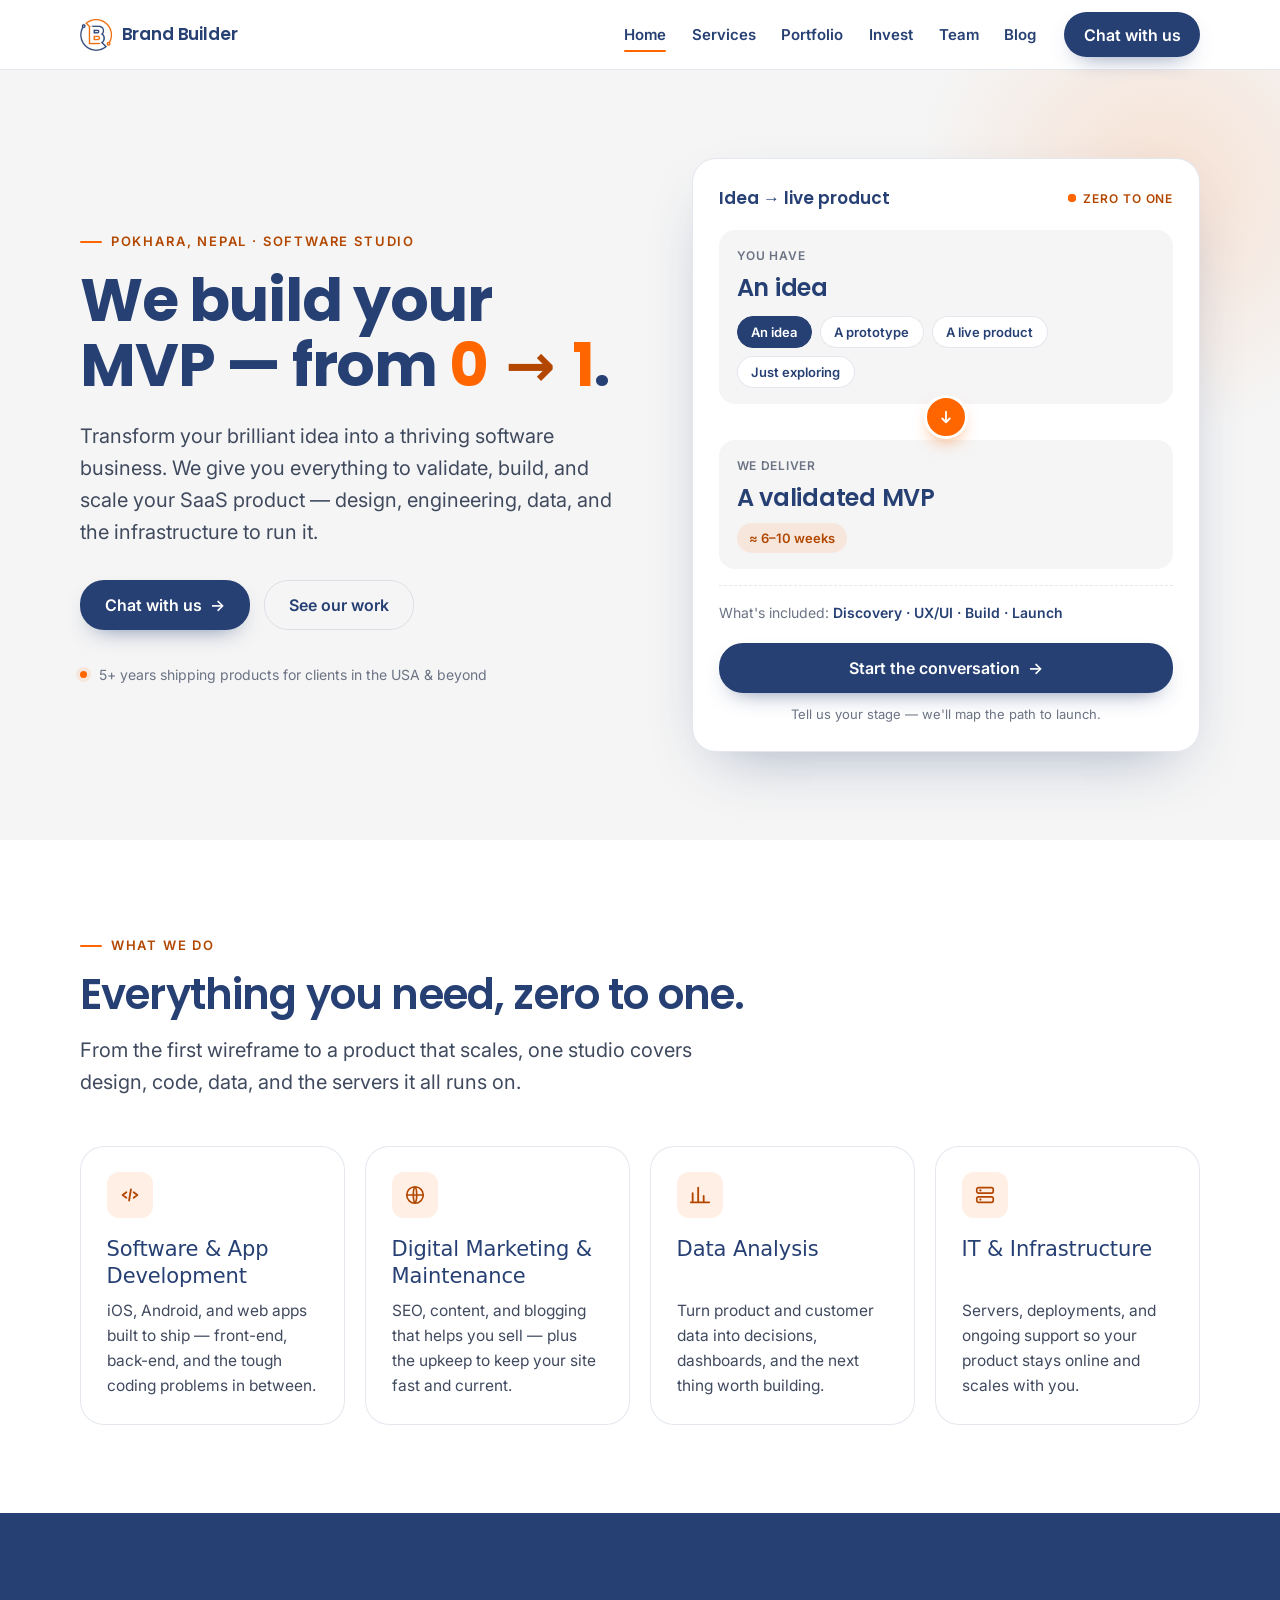
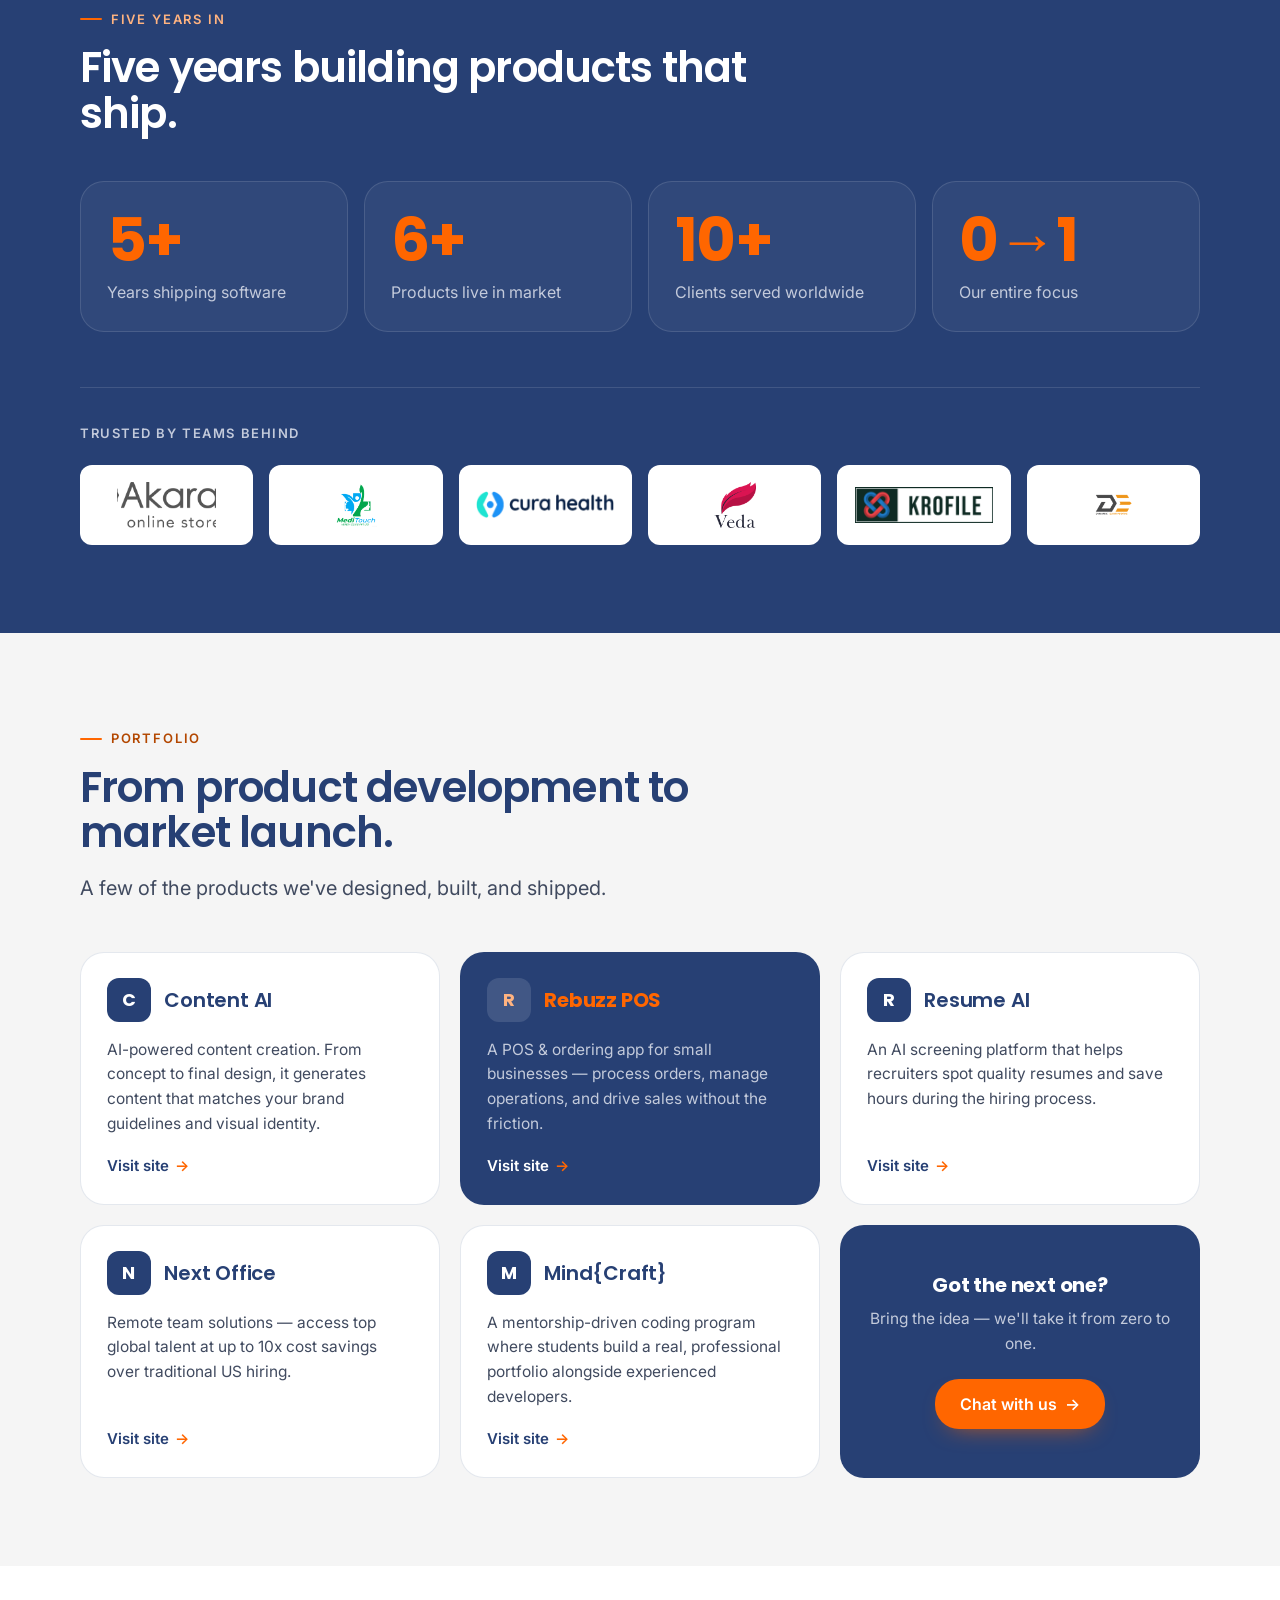
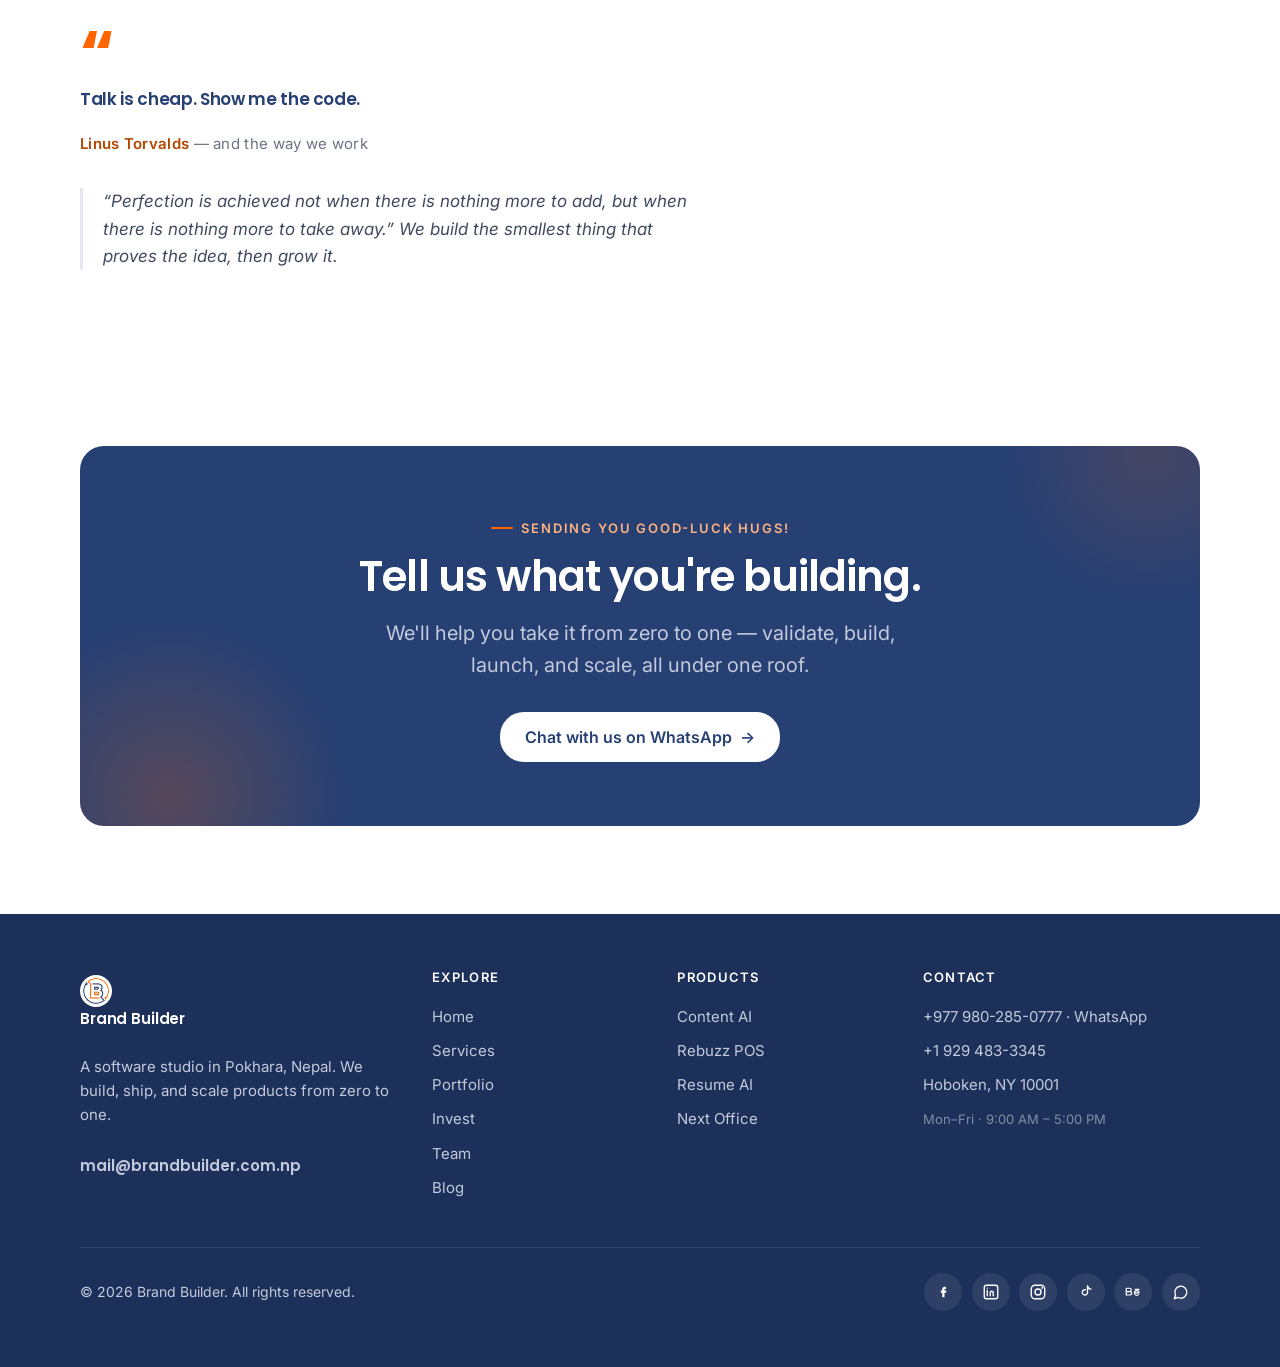
==== commit f4392e7d: "Update index.html" ====
--- a/index.html
+++ b/index.html
@@ -9,359 +9,11 @@
 <meta property="og:title" content="Brand Builder — We build your MVP, from 0 to 1" />
 <meta property="og:description" content="A software studio in Pokhara, Nepal. From product development to market launch." />
 <meta property="og:type" content="website" />
-<link rel="icon" type="image/png" href="[data-uri]" />
+<link rel="icon" type="image/png" href="images/favicon.png" />
 <link rel="preconnect" href="https://fonts.googleapis.com" />
 <link rel="preconnect" href="https://fonts.gstatic.com" crossorigin />
 <link href="https://fonts.googleapis.com/css2?family=Poppins:wght@500;600;700&family=Inter:wght@400;500;600&display=swap" rel="stylesheet" />
-<style>
-/* ============================================================
-   Brand Builder — shared design system
-   Wise-inspired layout · navy/orange palette · Poppins + Inter
-   ============================================================ */
-
-:root{
-  /* Brief palette */
-  --navy:#274074;            /* Primary  → ink / dark bands / actions */
-  --navy-deep:#1c3059;       /* derived shade for footer depth        */
-  --orange:#FF6600;          /* Secondary → accent fills & shapes      */
-  --orange-deep:#b34700;     /* derived: accent text on light          */
-  --orange-light:#ffb380;    /* derived: accent text/eyebrow on dark   */
-  --orange-pale:rgba(255,102,0,.10);
-  --bg:#ffffff;              /* BG                                     */
-  --surface:#f5f5f5;         /* Stroke value reused as soft band fill  */
-  --stroke:rgba(39,64,116,.12);  /* hairline border (navy tint)        */
-  /* derived neutrals (navy-leaning) */
-  --ink:#274074; --body:#404a5f; --mute:#6b7384;
-  --on-dark:#ffffff; --on-dark-mute:#c3cadb;
-
-  --r-sm:8px; --r-md:12px; --r-lg:16px; --r-xl:24px; --r-pill:9999px;
-  --container:1200px;
-  --shadow-card:0 1px 2px rgba(39,64,116,.04), 0 12px 30px -18px rgba(39,64,116,.22);
-  --shadow-float:0 24px 60px -28px rgba(39,64,116,.45);
-}
-
-*,*::before,*::after{box-sizing:border-box;}
-html{-webkit-text-size-adjust:100%;scroll-behavior:smooth;}
-@media (prefers-reduced-motion:reduce){html{scroll-behavior:auto;}}
-body{
-  margin:0;background:var(--bg);color:var(--body);
-  font-family:Inter,system-ui,-apple-system,sans-serif;
-  font-size:1.0625rem;line-height:1.6;font-feature-settings:"calt";
-  -webkit-font-smoothing:antialiased;text-rendering:optimizeLegibility;
-}
-img{max-width:100%;display:block;}
-a{color:inherit;text-decoration:none;}
-
-/* Type */
-h1,h2,h3,h4{font-family:Poppins,system-ui,sans-serif;color:var(--ink);margin:0;line-height:1.08;letter-spacing:-.02em;}
-h1{font-weight:700;font-size:clamp(2.75rem,1.5rem + 3.4vw,3.75rem);}      /* 44–60 */
-h2{font-weight:600;font-size:clamp(1.875rem,1.4rem + 1.9vw,2.625rem);}    /* 30–42 */
-h3{font-weight:600;font-size:clamp(1.5rem,1.32rem + .72vw,1.875rem);line-height:1.18;letter-spacing:-.01em;} /* 24–30 */
-p{margin:0;}
-.lead{font-size:clamp(1.0625rem,1rem + .35vw,1.25rem);color:var(--body);line-height:1.6;}
-
-.eyebrow{
-  font-family:Inter,sans-serif;font-weight:600;font-size:.8125rem;
-  letter-spacing:.14em;text-transform:uppercase;color:var(--orange-deep);
-  display:inline-flex;align-items:center;gap:.55rem;margin:0 0 1rem;
-}
-.eyebrow::before{content:"";width:22px;height:2px;background:var(--orange);border-radius:2px;}
-.on-dark .eyebrow,.eyebrow.on-dark{color:var(--orange-light);}
-.on-dark .eyebrow::before,.eyebrow.on-dark::before{background:var(--orange);}
-
-/* Layout */
-.container{max-width:var(--container);margin-inline:auto;padding-inline:clamp(1.25rem,4vw,2.5rem);}
-.section{padding-block:clamp(3.25rem,7vw,5.5rem);}
-.band--soft{background:var(--surface);}
-.band--dark{background:var(--navy);color:var(--on-dark);}
-.band--dark h1,.band--dark h2,.band--dark h3{color:var(--on-dark);}
-.head-block{max-width:42rem;margin-bottom:clamp(2rem,4vw,3rem);}
-.head-block .lead{margin-top:1rem;}
-
-/* Buttons (24px pill) */
-.btn{
-  display:inline-flex;align-items:center;justify-content:center;gap:.5rem;
-  font-family:Inter,sans-serif;font-weight:600;font-size:1rem;line-height:1.5;
-  padding:.75rem 1.5rem;border-radius:var(--r-xl);border:1.5px solid transparent;
-  cursor:pointer;transition:transform .18s ease, background .18s ease, color .18s ease, box-shadow .18s ease, border-color .18s ease;
-  min-height:48px;white-space:nowrap;
-}
-.btn:hover{transform:translateY(-2px);}
-.btn:active{transform:translateY(0);}
-.btn--primary{background:var(--navy);color:#fff;box-shadow:0 10px 24px -14px rgba(39,64,116,.8);}
-.btn--primary:hover{background:#1f3461;box-shadow:0 16px 30px -16px rgba(39,64,116,.9);}
-.btn--ghost{background:transparent;color:var(--navy);border-color:var(--stroke);}
-.btn--ghost:hover{border-color:var(--navy);background:#fff;}
-.btn--light{background:#fff;color:var(--navy);}
-.btn--light:hover{background:var(--surface);}
-.btn .arr{transition:transform .18s ease;}
-.btn:hover .arr{transform:translateX(3px);}
-
-/* Nav */
-.nav{position:sticky;top:0;z-index:50;background:rgba(255,255,255,.88);backdrop-filter:saturate(150%) blur(12px);border-bottom:1px solid var(--stroke);}
-.nav__inner{display:flex;align-items:center;gap:1.5rem;padding-block:.75rem;position:relative;}
-.brand{display:inline-flex;align-items:center;gap:.6rem;font-family:Poppins,sans-serif;font-weight:600;font-size:1.0625rem;color:var(--navy);letter-spacing:-.01em;}
-.brand svg{flex:0 0 auto;}
-.brand__logo{width:32px;height:32px;object-fit:contain;display:block;flex:0 0 auto;}
-.brand__logo--footer{background:#fff;border-radius:50%;padding:3px;}
-.nav__links{display:flex;gap:1.6rem;margin-left:auto;}
-.nav__links a{font-weight:600;font-size:.9375rem;color:var(--navy);position:relative;padding-block:.35rem;}
-.nav__links a::after{content:"";position:absolute;left:0;right:100%;bottom:0;height:2px;background:var(--orange);border-radius:2px;transition:right .2s ease;}
-.nav__links a:hover::after,.nav__links a[aria-current="page"]::after{right:0;}
-.nav__cta{margin-left:.25rem;}
-.nav__cta .btn{padding:.6rem 1.15rem;min-height:42px;}
-.nav__toggle{display:none;background:none;border:1px solid var(--stroke);border-radius:10px;padding:.45rem;color:var(--navy);cursor:pointer;margin-left:auto;}
-.nav__panel{display:none;flex-direction:column;gap:.2rem;padding:.75rem 1rem 1rem;border-top:1px solid var(--stroke);background:#fff;}
-.nav__panel a{padding:.7rem .65rem;border-radius:10px;font-weight:600;color:var(--navy);}
-.nav__panel a:hover,.nav__panel a[aria-current="page"]{background:var(--surface);}
-.nav__panel .btn{margin-top:.5rem;}
-.nav.open .nav__panel{display:flex;}
-
-/* Page header (sub-pages) */
-.page-header{background:var(--surface);padding-block:clamp(2.5rem,5vw,4.25rem);}
-.breadcrumb{font-size:.875rem;color:var(--mute);margin-bottom:1.1rem;}
-.breadcrumb a{color:var(--navy);font-weight:600;}
-.breadcrumb a:hover{color:var(--orange-deep);}
-.breadcrumb span{margin-inline:.4rem;color:var(--mute);}
-.page-header h1{max-width:20ch;}
-.page-header .lead{margin-top:1.1rem;max-width:46rem;}
-
-/* ===== HOME: hero ===== */
-.hero{position:relative;overflow:hidden;}
-.hero::before{content:"";position:absolute;width:560px;height:560px;right:-160px;top:-160px;
-  background:radial-gradient(circle,rgba(255,102,0,.14),transparent 62%);pointer-events:none;}
-.hero__grid{display:grid;grid-template-columns:1.05fr .95fr;gap:clamp(2rem,4vw,4rem);align-items:center;position:relative;}
-.hero__copy{max-width:34rem;}
-.hero h1 .mark{white-space:nowrap;color:var(--navy);padding:0 .05em;border-radius:5px;
-  background:linear-gradient(to top, rgba(255,102,0,.30) 0, rgba(255,102,0,.30) 36%, transparent 36%);}
-.hero h1 .arr-big{color:var(--orange-deep);font-weight:700;padding-inline:.1em;}
-.hero .lead{margin-top:1.4rem;}
-.hero__cta{display:flex;flex-wrap:wrap;gap:.85rem;margin-top:2rem;}
-.hero__trust{margin-top:2.1rem;display:flex;align-items:center;gap:.75rem;color:var(--mute);font-size:.875rem;}
-.hero__trust .dot{width:7px;height:7px;border-radius:50%;background:var(--orange);box-shadow:0 0 0 4px var(--orange-pale);}
-
-/* Signature converter card */
-.conv{background:#fff;border:1px solid var(--stroke);border-radius:var(--r-xl);padding:1.6rem;box-shadow:var(--shadow-float);position:relative;}
-.conv__head{display:flex;align-items:center;justify-content:space-between;margin-bottom:1.15rem;}
-.conv__title{font-family:Poppins,sans-serif;font-weight:600;font-size:1.0625rem;color:var(--navy);}
-.conv__live{display:inline-flex;align-items:center;gap:.4rem;font-size:.75rem;font-weight:600;color:var(--orange-deep);text-transform:uppercase;letter-spacing:.08em;}
-.conv__live .pulse{width:8px;height:8px;border-radius:50%;background:var(--orange);position:relative;}
-.conv__live .pulse::after{content:"";position:absolute;inset:0;border-radius:50%;background:var(--orange);animation:pulse 1.8s ease-out infinite;}
-@keyframes pulse{0%{transform:scale(1);opacity:.6;}100%{transform:scale(3.2);opacity:0;}}
-.conv__row{background:var(--surface);border-radius:var(--r-lg);padding:1rem 1.1rem;}
-.conv__label{font-size:.75rem;font-weight:600;letter-spacing:.06em;text-transform:uppercase;color:var(--mute);margin-bottom:.55rem;}
-.conv__value{font-family:Poppins,sans-serif;font-weight:600;font-size:1.5rem;color:var(--navy);line-height:1.15;letter-spacing:-.01em;}
-.conv__chips{display:flex;flex-wrap:wrap;gap:.5rem;margin-top:.85rem;}
-.chip{font-family:Inter,sans-serif;font-weight:600;font-size:.8125rem;color:var(--navy);background:#fff;border:1px solid var(--stroke);border-radius:var(--r-pill);padding:.45rem .85rem;cursor:pointer;transition:all .16s ease;}
-.chip:hover{border-color:var(--navy);}
-.chip[aria-pressed="true"]{background:var(--navy);color:#fff;border-color:var(--navy);}
-.conv__swap{display:flex;justify-content:center;margin:-.55rem 0;position:relative;z-index:2;}
-.conv__swap button{width:44px;height:44px;border-radius:50%;background:var(--orange);border:3px solid #fff;color:#fff;display:grid;place-items:center;cursor:pointer;box-shadow:0 8px 18px -8px rgba(255,102,0,.7);transition:transform .25s ease;}
-.conv__swap button:hover{transform:rotate(180deg);}
-.conv__out{margin-top:.6rem;}
-.badge{display:inline-flex;align-items:center;gap:.4rem;margin-top:.7rem;background:var(--orange-pale);color:var(--orange-deep);font-weight:600;font-size:.8125rem;padding:.3rem .75rem;border-radius:var(--r-pill);}
-.conv__steps{margin-top:1rem;padding-top:1rem;border-top:1px dashed var(--stroke);color:var(--mute);font-size:.875rem;}
-.conv__steps b{color:var(--navy);font-weight:600;}
-.conv .btn{width:100%;margin-top:1.15rem;}
-.conv__note{text-align:center;margin-top:.7rem;font-size:.8125rem;color:var(--mute);}
-
-/* Generic cards / grids */
-.grid{display:grid;gap:1.25rem;}
-.grid--4{grid-template-columns:repeat(4,1fr);}
-.grid--3{grid-template-columns:repeat(3,1fr);}
-.card{background:#fff;border:1px solid var(--stroke);border-radius:var(--r-xl);padding:1.6rem;transition:transform .2s ease, box-shadow .2s ease;}
-.card--soft{background:var(--surface);border-color:transparent;}
-.card:hover{transform:translateY(-4px);box-shadow:var(--shadow-card);}
-.card__icon{width:46px;height:46px;border-radius:var(--r-md);display:grid;place-items:center;background:var(--orange-pale);color:var(--orange-deep);margin-bottom:1.1rem;}
-.card h3{margin-bottom:.55rem;}
-.card p{font-size:.9688rem;color:var(--body);}
-
-/* Product cards */
-.prod{display:flex;flex-direction:column;}
-.prod__top{display:flex;align-items:center;gap:.85rem;margin-bottom:.95rem;}
-.prod__logo{width:44px;height:44px;border-radius:var(--r-md);display:grid;place-items:center;flex:0 0 auto;background:var(--navy);color:#fff;font-family:Poppins,sans-serif;font-weight:700;font-size:1.1rem;}
-.prod h3{font-size:1.25rem;margin:0;}
-.prod p{font-size:.9688rem;flex:1;}
-.prod__link{display:inline-flex;align-items:center;gap:.4rem;margin-top:1.1rem;font-weight:600;font-size:.9375rem;color:var(--navy);width:max-content;}
-.prod__link .arr{color:var(--orange);transition:transform .18s ease;}
-.prod:hover .prod__link .arr{transform:translateX(4px);}
-.card--dark{background:var(--navy);border-color:transparent;color:var(--on-dark);}
-.card--dark .prod__logo{background:rgba(255,255,255,.12);color:var(--orange-light);}
-.card--dark h3{color:var(--orange);font-weight:700;}
-.card--dark p{color:var(--on-dark-mute);}
-.card--dark .prod__link{color:#fff;}
-.card--dark:hover{box-shadow:var(--shadow-float);}
-
-/* Stats band — metric cards */
-.stats{display:grid;grid-template-columns:repeat(4,1fr);gap:1rem;margin-top:2.8rem;}
-.stat{background:rgba(255,255,255,.045);border:1px solid rgba(255,255,255,.12);border-radius:var(--r-xl);padding:1.75rem 1.6rem;transition:transform .2s ease, border-color .2s ease, background .2s ease;}
-.stat:hover{transform:translateY(-5px);border-color:rgba(255,179,128,.5);background:rgba(255,255,255,.07);}
-.stat__num{font-family:Poppins,sans-serif;font-weight:700;font-size:clamp(2.75rem,2rem + 2.2vw,3.75rem);color:var(--orange);line-height:1;letter-spacing:-.02em;}
-.stat__label{margin-top:.7rem;color:var(--on-dark-mute);font-size:1rem;line-height:1.4;}
-.trust{margin-top:3.4rem;padding-top:2.2rem;border-top:1px solid rgba(255,255,255,.12);}
-.trust__label{font-size:.8125rem;font-weight:600;letter-spacing:.12em;text-transform:uppercase;color:var(--on-dark-mute);margin-bottom:1.3rem;}
-.logos{display:grid;grid-template-columns:repeat(6,1fr);gap:1rem;align-items:stretch;}
-.logo{background:#fff;border-radius:var(--r-md);padding:1rem 1.1rem;min-height:80px;display:flex;align-items:center;justify-content:center;transition:transform .18s ease, box-shadow .18s ease;}
-.logo:hover{transform:translateY(-3px);box-shadow:0 16px 32px -18px rgba(0,0,0,.5);}
-.logo img{max-height:46px;max-width:100%;width:auto;object-fit:contain;display:block;}
-.logo__txt{font-family:Poppins,sans-serif;font-weight:600;font-size:1.0625rem;color:var(--navy);letter-spacing:-.01em;text-align:center;line-height:1.2;}
-
-/* Ethos / quote */
-.quote{max-width:54rem;}
-.quote__mark{font-family:Poppins,sans-serif;font-weight:700;font-size:4rem;line-height:0;color:var(--orange);display:block;height:2.2rem;}
-.quote blockquote{font-family:Poppins,sans-serif;font-weight:600;font-size:clamp(1.75rem,1.3rem+1.7vw,2.5rem);line-height:1.22;letter-spacing:-.02em;color:var(--navy);margin:0;}
-.quote cite{display:block;margin-top:1.4rem;font-style:normal;font-weight:600;color:var(--orange-deep);font-size:.9375rem;letter-spacing:.02em;}
-.quote cite span{color:var(--mute);font-weight:400;}
-.quote__sub{margin-top:2rem;padding-left:1.25rem;border-left:3px solid var(--stroke);color:var(--body);font-style:italic;font-size:1.0625rem;max-width:38rem;}
-
-/* Final CTA */
-.cta-card{position:relative;overflow:hidden;background:var(--navy);border-radius:var(--r-xl);padding:clamp(2.5rem,5vw,4rem);text-align:center;}
-.cta-card::before{content:"";position:absolute;width:420px;height:420px;left:-120px;bottom:-180px;background:radial-gradient(circle,rgba(255,102,0,.22),transparent 60%);}
-.cta-card::after{content:"";position:absolute;width:340px;height:340px;right:-120px;top:-160px;background:radial-gradient(circle,rgba(255,102,0,.14),transparent 62%);}
-.cta-card>*{position:relative;}
-.cta-card h2{color:#fff;}
-.cta-card .lead{color:var(--on-dark-mute);margin:1.1rem auto 0;max-width:34rem;}
-.cta-card .btn{margin-top:1.9rem;}
-
-/* ===== BLOG ===== */
-.filter{display:flex;flex-wrap:wrap;gap:.5rem;margin-bottom:2.2rem;}
-.filter button{font-family:Inter,sans-serif;font-weight:600;font-size:.875rem;color:var(--navy);background:#fff;border:1px solid var(--stroke);border-radius:var(--r-pill);padding:.55rem 1rem;cursor:pointer;transition:all .16s ease;}
-.filter button:hover{border-color:var(--navy);}
-.filter button[aria-pressed="true"]{background:var(--navy);color:#fff;border-color:var(--navy);}
-.posts{display:grid;grid-template-columns:repeat(3,1fr);gap:1.25rem;}
-.post{display:flex;flex-direction:column;background:#fff;border:1px solid var(--stroke);border-radius:var(--r-xl);padding:1.5rem;transition:transform .2s ease, box-shadow .2s ease;}
-.post:hover{transform:translateY(-4px);box-shadow:var(--shadow-card);}
-.post__tags{display:flex;flex-wrap:wrap;gap:.4rem;margin-bottom:.9rem;}
-.post__tag{font-family:Inter,sans-serif;font-weight:600;font-size:.6875rem;letter-spacing:.06em;text-transform:uppercase;color:var(--orange-deep);background:var(--orange-pale);padding:.3rem .6rem;border-radius:var(--r-pill);}
-.post h3{font-size:1.1875rem;line-height:1.28;margin-bottom:.6rem;}
-.post h3 a:hover{color:var(--orange-deep);}
-.post__excerpt{font-size:.9375rem;color:var(--body);flex:1;}
-.post__meta{font-size:.8125rem;color:var(--mute);margin-top:1rem;}
-.post__meta b{color:var(--navy);font-weight:600;}
-.post__more{margin-top:1rem;font-weight:600;font-size:.9375rem;color:var(--navy);display:inline-flex;gap:.4rem;align-items:center;width:max-content;}
-.post__more .arr{color:var(--orange);transition:transform .18s ease;}
-.post:hover .post__more .arr{transform:translateX(4px);}
-.post.hide{display:none;}
-.posts-empty{display:none;color:var(--mute);padding:2rem 0;}
-
-/* Subscribe */
-.subscribe{position:relative;overflow:hidden;background:var(--navy);border-radius:var(--r-xl);padding:clamp(2rem,4vw,3rem);text-align:center;color:#fff;}
-.subscribe::before{content:"";position:absolute;width:340px;height:340px;right:-120px;top:-150px;background:radial-gradient(circle,rgba(255,102,0,.18),transparent 62%);}
-.subscribe>*{position:relative;}
-.subscribe h2{color:#fff;}
-.subscribe p{color:var(--on-dark-mute);margin:.9rem auto 0;max-width:34rem;}
-.sub-form{display:flex;gap:.6rem;flex-wrap:wrap;justify-content:center;margin:1.6rem auto 0;max-width:30rem;}
-.sub-form input{flex:1 1 12rem;min-width:0;background:#fff;border:0;border-radius:var(--r-xl);padding:.8rem 1.15rem;font:400 1rem Inter,sans-serif;color:var(--navy);}
-.sub-form input::placeholder{color:var(--mute);}
-.sub-form .btn{flex:0 0 auto;}
-.sub-note{margin-top:.9rem;font-size:.8125rem;color:var(--on-dark-mute);}
-.sub-thanks{font-family:Poppins,sans-serif;font-weight:600;font-size:1.25rem;color:#fff;}
-
-/* ===== TEAM ===== */
-.team-group{margin-top:clamp(2.5rem,5vw,3.75rem);}
-.team-group:first-of-type{margin-top:0;}
-.team-group__title{display:flex;align-items:baseline;gap:.75rem;margin-bottom:1.5rem;flex-wrap:wrap;}
-.team-group__title h2{font-size:clamp(1.5rem,1.25rem+1vw,1.875rem);}
-.team-group__title .count{font-family:Inter,sans-serif;font-weight:600;font-size:.8125rem;color:var(--orange-deep);background:var(--orange-pale);padding:.25rem .6rem;border-radius:var(--r-pill);}
-.team-grid{display:grid;grid-template-columns:repeat(4,1fr);gap:1rem;}
-.member{background:#fff;border:1px solid var(--stroke);border-radius:var(--r-lg);padding:1.2rem;display:flex;align-items:center;gap:.9rem;transition:transform .18s ease, box-shadow .18s ease;}
-.member:hover{transform:translateY(-3px);box-shadow:var(--shadow-card);}
-.avatar{width:48px;height:48px;border-radius:50%;flex:0 0 auto;display:grid;place-items:center;font-family:Poppins,sans-serif;font-weight:700;font-size:1rem;color:#fff;background:var(--navy);}
-.member__name{font-family:Poppins,sans-serif;font-weight:600;font-size:1rem;line-height:1.2;color:var(--navy);}
-.member__role{font-size:.8125rem;color:var(--mute);margin-top:.18rem;}
-.team-group--exec .avatar{box-shadow:0 0 0 3px var(--orange-pale);}
-.team-group--board .avatar{background:var(--orange);}
-.team-group--board .member{background:var(--surface);border-color:transparent;}
-.team-group--board .member__role{color:var(--body);}
-
-/* ===== PORTFOLIO ===== */
-.work-grid{display:grid;grid-template-columns:repeat(3,1fr);gap:1.25rem;}
-.project{background:#fff;border:1px solid var(--stroke);border-radius:var(--r-xl);overflow:hidden;display:flex;flex-direction:column;transition:transform .2s ease, box-shadow .2s ease;}
-.project:hover{transform:translateY(-4px);box-shadow:var(--shadow-card);}
-.shot{aspect-ratio:4/3;position:relative;display:grid;place-items:center;background:linear-gradient(135deg,#274074,#1c3059);}
-.shot--light{background:linear-gradient(135deg,#eef1f8,#f6f7fb);}
-.shot--orange{background:linear-gradient(135deg,#274074 0%,#3a2140 60%,#7a3410 100%);}
-.shot__bar{position:absolute;top:0;left:0;right:0;height:34px;display:flex;align-items:center;gap:6px;padding-left:14px;background:rgba(255,255,255,.07);}
-.shot--light .shot__bar{background:rgba(39,64,116,.05);}
-.shot__bar i{width:9px;height:9px;border-radius:50%;background:rgba(255,255,255,.4);}
-.shot--light .shot__bar i{background:rgba(39,64,116,.22);}
-.shot__bar i:first-child{background:var(--orange);}
-.shot__label{font-family:Poppins,sans-serif;font-weight:700;font-size:1.3rem;color:#fff;padding:1.6rem 1.4rem;text-align:center;letter-spacing:-.01em;}
-.shot--light .shot__label{color:var(--navy);}
-.project__body{padding:1.3rem;display:flex;flex-direction:column;flex:1;}
-.project__badge{font-family:Inter,sans-serif;font-weight:600;font-size:.6875rem;letter-spacing:.06em;text-transform:uppercase;color:var(--orange-deep);margin-bottom:.5rem;}
-.project h3{font-size:1.125rem;margin-bottom:.45rem;}
-.project p{font-size:.9063rem;color:var(--body);flex:1;}
-
-/* Contact card */
-.contact{background:var(--surface);border-radius:var(--r-xl);padding:clamp(2rem,4vw,3rem);}
-.contact__grid{display:grid;grid-template-columns:1.15fr 1fr;gap:clamp(1.5rem,3vw,3rem);align-items:center;}
-.contact__list{list-style:none;margin:1.3rem 0 0;padding:0;display:grid;gap:.85rem;}
-.contact__list li{display:flex;gap:.75rem;align-items:flex-start;font-size:1rem;color:var(--body);}
-.contact__list .ic{width:38px;height:38px;border-radius:var(--r-md);flex:0 0 auto;display:grid;place-items:center;background:var(--orange-pale);color:var(--orange-deep);}
-.contact__list a{color:var(--navy);font-weight:600;}
-.contact__list a:hover{color:var(--orange-deep);}
-.contact__list small{display:block;color:var(--mute);font-size:.8125rem;font-weight:400;}
-.contact__cta{display:flex;flex-direction:column;gap:.75rem;}
-
-/* Footer */
-.footer{background:var(--navy-deep);color:var(--on-dark-mute);padding-block:clamp(2.75rem,5vw,3.5rem);}
-.footer__top{display:grid;grid-template-columns:1.5fr 1fr 1fr 1.3fr;gap:2rem;}
-.footer .brand{color:#fff;margin-bottom:.9rem;}
-.footer__brand p{font-size:.9375rem;max-width:24rem;color:var(--on-dark-mute);}
-.footer__mail{display:inline-block;margin-top:1rem;font-family:Poppins,sans-serif;font-weight:600;font-size:1.0625rem;color:#fff;}
-.footer__mail:hover{color:var(--orange-light);}
-.footer__col h4{font-family:Inter,sans-serif;font-size:.8125rem;font-weight:600;letter-spacing:.1em;text-transform:uppercase;color:#fff;margin:0 0 1rem;}
-.footer__col a,.footer__col p{display:block;padding-block:.32rem;font-size:.9375rem;color:var(--on-dark-mute);}
-.footer__col a{width:max-content;}
-.footer__col a:hover{color:#fff;}
-.footer__col small{color:rgba(255,255,255,.45);font-size:.8125rem;}
-.footer__bottom{margin-top:2.6rem;padding-top:1.6rem;border-top:1px solid rgba(255,255,255,.1);display:flex;flex-wrap:wrap;gap:1rem;justify-content:space-between;align-items:center;font-size:.875rem;}
-.footer__social{display:flex;gap:.6rem;flex-wrap:wrap;}
-.footer__social a{width:38px;height:38px;border-radius:50%;display:grid;place-items:center;background:rgba(255,255,255,.08);color:#fff;transition:background .18s ease, transform .18s ease;}
-.footer__social a:hover{background:var(--orange);transform:translateY(-2px);}
-
-/* Scroll reveal */
-.reveal{opacity:0;transform:translateY(22px);transition:opacity .6s ease, transform .6s ease;}
-.reveal.in{opacity:1;transform:none;}
-@media (prefers-reduced-motion:reduce){
-  .reveal{opacity:1;transform:none;transition:none;}
-  .conv__live .pulse::after{animation:none;}
-  .btn:hover,.card:hover,.member:hover,.post:hover,.project:hover,.footer__social a:hover{transform:none;}
-}
-:focus-visible{outline:3px solid var(--orange);outline-offset:2px;border-radius:4px;}
-.skip{position:absolute;left:-999px;}
-.skip:focus{left:1rem;top:.7rem;background:#fff;color:var(--navy);padding:.55rem 1rem;border-radius:8px;font-weight:600;z-index:100;box-shadow:var(--shadow-card);}
-
-/* Responsive */
-@media (max-width:980px){
-  .hero__grid{grid-template-columns:1fr;}
-  .hero__copy{max-width:none;}
-  .conv{max-width:30rem;}
-  .grid--4,.grid--3,.posts,.work-grid{grid-template-columns:repeat(2,1fr);}
-  .team-grid{grid-template-columns:repeat(3,1fr);}
-  .stats{grid-template-columns:repeat(2,1fr);gap:1rem;}
-  .logos{grid-template-columns:repeat(3,1fr);}
-  .contact__grid{grid-template-columns:1fr;}
-  .footer__top{grid-template-columns:1fr 1fr;}
-  .footer__brand{grid-column:1 / -1;}
-}
-@media (max-width:760px){
-  .nav__links,.nav__cta{display:none;}
-  .nav__toggle{display:inline-flex;}
-}
-@media (max-width:620px){
-  .grid--4,.grid--3,.posts,.work-grid{grid-template-columns:1fr;}
-  .team-grid{grid-template-columns:1fr 1fr;}
-  .stats{grid-template-columns:1fr 1fr;}
-  .logos{grid-template-columns:repeat(2,1fr);}
-  .footer__top{grid-template-columns:1fr;}
-  .hero__cta .btn{flex:1 1 auto;}
-}
-@media (max-width:440px){
-  .team-grid{grid-template-columns:1fr;}
-}
-</style>
+<link rel="stylesheet" href="css/style.css" />
 </head>
 <body>
 <a class="skip" href="#main">Skip to content</a>
@@ -369,12 +21,14 @@
 <header class="nav" id="nav">
   <div class="container nav__inner">
     <a class="brand" href="index.html" aria-label="Brand Builder home">
-      <img class="brand__logo" src="[data-uri]" alt="" aria-hidden="true" />
+      <img class="brand__logo" src="images/logo.png" alt="" aria-hidden="true" />
       Brand Builder
     </a>
     <nav class="nav__links" aria-label="Primary">
       <a href="index.html" aria-current="page">Home</a>
+      <a href="services.html">Services</a>
       <a href="portfolio.html">Portfolio</a>
+      <a href="invest.html">Invest</a>
       <a href="team.html">Team</a>
       <a href="blog.html">Blog</a>
     </nav>
@@ -385,7 +39,9 @@
   </div>
   <div class="nav__panel" id="navPanel">
     <a href="index.html" aria-current="page">Home</a>
+    <a href="services.html">Services</a>
     <a href="portfolio.html">Portfolio</a>
+    <a href="invest.html">Invest</a>
     <a href="team.html">Team</a>
     <a href="blog.html">Blog</a>
     <a class="btn btn--primary" href="https://wa.me/9779802850777" target="_blank" rel="noopener">Chat with us</a>
@@ -472,51 +128,6 @@
   </div>
 </section>
 
-<!-- Products -->
-<section class="band--soft section" id="products">
-  <div class="container">
-    <div class="head-block reveal">
-      <p class="eyebrow">Portfolio</p>
-      <h2>From product development to market launch.</h2>
-      <p class="lead">A few of the products we've designed, built, and shipped.</p>
-    </div>
-    <div class="grid grid--3">
-      <article class="card prod reveal">
-        <div class="prod__top"><span class="prod__logo">C</span><h3>Content AI</h3></div>
-        <p>AI-powered content creation. From concept to final design, it generates content that matches your brand guidelines and visual identity.</p>
-        <a class="prod__link" href="https://rebuzzai.com/" target="_blank" rel="noopener">Visit site <span class="arr">→</span></a>
-      </article>
-      <article class="card card--dark prod reveal">
-        <div class="prod__top"><span class="prod__logo">R</span><h3>Rebuzz POS</h3></div>
-        <p>A POS &amp; ordering app for small businesses — process orders, manage operations, and drive sales without the friction.</p>
-        <a class="prod__link" href="https://rebuzzpos.com/" target="_blank" rel="noopener">Visit site <span class="arr">→</span></a>
-      </article>
-      <article class="card prod reveal">
-        <div class="prod__top"><span class="prod__logo">R</span><h3>Resume AI</h3></div>
-        <p>An AI screening platform that helps recruiters spot quality resumes and save hours during the hiring process.</p>
-        <a class="prod__link" href="https://cvai.dev/" target="_blank" rel="noopener">Visit site <span class="arr">→</span></a>
-      </article>
-      <article class="card prod reveal">
-        <div class="prod__top"><span class="prod__logo">N</span><h3>Next Office</h3></div>
-        <p>Remote team solutions — access top global talent at up to 10x cost savings over traditional US hiring.</p>
-        <a class="prod__link" href="https://nextoffice.dev/" target="_blank" rel="noopener">Visit site <span class="arr">→</span></a>
-      </article>
-      <article class="card prod reveal">
-        <div class="prod__top"><span class="prod__logo">M</span><h3>Mind&#123;Craft&#125;</h3></div>
-        <p>A mentorship-driven coding program where students build a real, professional portfolio alongside experienced developers.</p>
-        <a class="prod__link" href="https://axon.com.np/" target="_blank" rel="noopener">Visit site <span class="arr">→</span></a>
-      </article>
-      <article class="card card--soft prod reveal" style="align-items:center;justify-content:center;text-align:center;">
-        <div>
-          <h3 style="margin-bottom:.6rem;">Got the next one?</h3>
-          <p style="margin-bottom:1.1rem;">Bring the idea — we'll take it from zero to one.</p>
-          <a class="btn btn--primary" href="https://wa.me/9779802850777" target="_blank" rel="noopener">Chat with us <span class="arr">→</span></a>
-        </div>
-      </article>
-    </div>
-  </div>
-</section>
-
 <!-- Stats -->
 <section class="band--dark section on-dark">
   <div class="container">
@@ -533,13 +144,58 @@
     <div class="trust reveal">
       <div class="trust__label">Trusted by teams behind</div>
       <div class="logos">
-        <div class="logo"><img src="[data-uri]" alt="Akaran" /></div>
-        <div class="logo"><img src="[data-uri]" alt="MediTouch" /></div>
-        <div class="logo"><img src="[data-uri]" alt="Cura Health" /></div>
-        <div class="logo"><img src="[data-uri]" alt="Veda" /></div>
-        <div class="logo"><img src="[data-uri]" alt="Krofile" /></div>
-        <div class="logo"><img src="[data-uri]" alt="Dynamic Earthworks" /></div>
-      </div>
+        <div class="logo"><img src="images/akaran.png" alt="Akaran" /></div>
+        <div class="logo"><img src="images/meditouch.png" alt="MediTouch" /></div>
+        <div class="logo"><img src="images/cura-health.png" alt="Cura Health" /></div>
+        <div class="logo"><img src="images/veda.png" alt="Veda" /></div>
+        <div class="logo"><img src="images/krofile.png" alt="Krofile" /></div>
+        <div class="logo"><img src="images/dynamic-earthworks.png" alt="Dynamic Earthworks" /></div>
+      </div>
+    </div>
+  </div>
+</section>
+
+<!-- Products -->
+<section class="band--soft section" id="products">
+  <div class="container">
+    <div class="head-block reveal">
+      <p class="eyebrow">Portfolio</p>
+      <h2>From product development to market launch.</h2>
+      <p class="lead">A few of the products we've designed, built, and shipped.</p>
+    </div>
+    <div class="grid grid--3">
+      <article class="card prod reveal">
+        <div class="prod__top"><span class="prod__logo">C</span><h3>Content AI</h3></div>
+        <p>AI-powered content creation. From concept to final design, it generates content that matches your brand guidelines and visual identity.</p>
+        <a class="prod__link" href="https://rebuzzai.com/" target="_blank" rel="noopener">Visit site <span class="arr">→</span></a>
+      </article>
+      <article class="card card--dark prod reveal">
+        <div class="prod__top"><span class="prod__logo">R</span><h3>Rebuzz POS</h3></div>
+        <p>A POS &amp; ordering app for small businesses — process orders, manage operations, and drive sales without the friction.</p>
+        <a class="prod__link" href="https://rebuzzpos.com/" target="_blank" rel="noopener">Visit site <span class="arr">→</span></a>
+      </article>
+      <article class="card prod reveal">
+        <div class="prod__top"><span class="prod__logo">R</span><h3>Resume AI</h3></div>
+        <p>An AI screening platform that helps recruiters spot quality resumes and save hours during the hiring process.</p>
+        <a class="prod__link" href="https://cvai.dev/" target="_blank" rel="noopener">Visit site <span class="arr">→</span></a>
+      </article>
+      <article class="card prod reveal">
+        <div class="prod__top"><span class="prod__logo">N</span><h3>Next Office</h3></div>
+        <p>Remote team solutions — access top global talent at up to 10x cost savings over traditional US hiring.</p>
+        <a class="prod__link" href="https://nextoffice.dev/" target="_blank" rel="noopener">Visit site <span class="arr">→</span></a>
+      </article>
+      <article class="card prod reveal">
+        <div class="prod__top"><span class="prod__logo">M</span><h3>Mind&#123;Craft&#125;</h3></div>
+        <p>A mentorship-driven coding program where students build a real, professional portfolio alongside experienced developers.</p>
+        <a class="prod__link" href="https://axon.com.np/" target="_blank" rel="noopener">Visit site <span class="arr">→</span></a>
+      </article>
+      <article class="card card--dark card--cta prod reveal">
+        <div>
+          <h3>Got the next one?</h3>
+          <p>Bring the idea — we'll take it from zero to one.</p>
+          <a class="btn btn--accent" href="https://wa.me/9779802850777" target="_blank" rel="noopener">Chat with us <span class="arr">→</span></a>
+        </div>
+      </article>
     </div>
   </div>
 </section>
@@ -573,13 +229,13 @@
   <div class="container">
     <div class="footer__top">
       <div class="footer__brand footer__col">
-        <a class="brand" href="index.html"><img class="brand__logo brand__logo--footer" src="[data-uri]" alt="" aria-hidden="true" /> Brand Builder</a>
+        <a class="brand" href="index.html"><img class="brand__logo brand__logo--footer" src="images/logo.png" alt="" aria-hidden="true" /> Brand Builder</a>
         <p>A software studio in Pokhara, Nepal. We build, ship, and scale products from zero to one.</p>
         <a class="footer__mail" href="mailto:mail@brandbuilder.com.np">mail@brandbuilder.com.np</a>
       </div>
       <div class="footer__col">
         <h4>Explore</h4>
-        <a href="index.html">Home</a><a href="portfolio.html">Portfolio</a><a href="team.html">Team</a><a href="blog.html">Blog</a>
+        <a href="index.html">Home</a><a href="services.html">Services</a><a href="portfolio.html">Portfolio</a><a href="invest.html">Invest</a><a href="team.html">Team</a><a href="blog.html">Blog</a>
       </div>
       <div class="footer__col">
         <h4>Products</h4>
@@ -610,101 +266,7 @@
   </div>
 </footer>
 
-<script>
-/* Brand Builder — shared behaviour. Every feature is guarded by element presence. */
-(function () {
-  "use strict";
-
-  // Year stamps
-  var y = String(new Date().getFullYear());
-  document.querySelectorAll("[data-year]").forEach(function (el) { el.textContent = y; });
-
-  // Mobile nav
-  var nav = document.getElementById("nav");
-  var toggle = document.querySelector(".nav__toggle");
-  if (nav && toggle) {
-    toggle.addEventListener("click", function () {
-      var open = nav.classList.toggle("open");
-      toggle.setAttribute("aria-expanded", open ? "true" : "false");
-    });
-  }
-
-  // Team avatar initials
-  document.querySelectorAll(".avatar[data-name]").forEach(function (el) {
-    var p = el.dataset.name.trim().split(/\s+/);
-    var ini = (p[0] ? p[0][0] : "") + (p.length > 1 ? p[p.length - 1][0] : "");
-    el.textContent = ini.toUpperCase();
-  });
-
-  // Home: Idea -> product converter
-  var elFrom = document.getElementById("convFrom");
-  if (elFrom) {
-    var stages = [
-      { from: "An idea",         to: "A validated MVP",           time: "≈ 6–10 weeks", steps: "Discovery · UX/UI · Build · Launch" },
-      { from: "A prototype",     to: "A production-ready product", time: "≈ 4–8 weeks",  steps: "Architecture · Build · QA · Deploy" },
-      { from: "A live product",  to: "A platform that scales",     time: "Ongoing",      steps: "Features · Data · Infra · Growth" },
-      { from: "Just exploring",  to: "A clear product roadmap",    time: "≈ 1–2 weeks",  steps: "Strategy · Scope · Estimate" }
-    ];
-    var current = 0;
-    var chips = Array.prototype.slice.call(document.querySelectorAll(".chip"));
-    var elTo = document.getElementById("convTo");
-    var elTime = document.getElementById("convTime");
-    var elSteps = document.getElementById("convSteps");
-    function render(i) {
-      var s = stages[i]; current = i;
-      elFrom.textContent = s.from; elTo.textContent = s.to;
-      elTime.textContent = s.time; elSteps.textContent = s.steps;
-      chips.forEach(function (c) { c.setAttribute("aria-pressed", +c.dataset.stage === i ? "true" : "false"); });
-    }
-    chips.forEach(function (c) { c.addEventListener("click", function () { render(+c.dataset.stage); }); });
-    var swap = document.getElementById("convSwap");
-    if (swap) swap.addEventListener("click", function () { render((current + 1) % stages.length); });
-  }
-
-  // Blog: category filter
-  var filterWrap = document.querySelector(".filter");
-  if (filterWrap) {
-    var fchips = Array.prototype.slice.call(filterWrap.querySelectorAll("button"));
-    var posts = Array.prototype.slice.call(document.querySelectorAll(".post"));
-    var empty = document.querySelector(".posts-empty");
-    fchips.forEach(function (c) {
-      c.addEventListener("click", function () {
-        var cat = c.dataset.cat;
-        fchips.forEach(function (x) { x.setAttribute("aria-pressed", x === c ? "true" : "false"); });
-        var shown = 0;
-        posts.forEach(function (p) {
-          var show = cat === "all" || (" " + p.dataset.cats + " ").indexOf(" " + cat + " ") > -1;
-          p.classList.toggle("hide", !show);
-          if (show) shown++;
-        });
-        if (empty) empty.style.display = shown ? "none" : "block";
-      });
-    });
-  }
-
-  // Subscribe (demo only)
-  var sf = document.getElementById("subForm");
-  if (sf) {
-    sf.addEventListener("submit", function (e) {
-      e.preventDefault();
-      sf.innerHTML = '<p class="sub-thanks">Thanks — we&rsquo;ll be in touch. \u2728</p>';
-    });
-  }
-
-  // Scroll reveal
-  var items = document.querySelectorAll(".reveal");
-  var reduce = window.matchMedia("(prefers-reduced-motion: reduce)").matches;
-  if (reduce || !("IntersectionObserver" in window)) {
-    items.forEach(function (el) { el.classList.add("in"); });
-  } else {
-    var io = new IntersectionObserver(function (entries) {
-      entries.forEach(function (e) {
-        if (e.isIntersecting) { e.target.classList.add("in"); io.unobserve(e.target); }
-      });
-    }, { threshold: 0.12, rootMargin: "0px 0px -8% 0px" });
-    items.forEach(function (el) { io.observe(el); });
-  }
-})();
-</script>
+<script src="js/utils.js" defer></script>
+<script src="js/main.js" defer></script>
 </body>
 </html>
--- a/css/style.css
+++ b/css/style.css
@@ -0,0 +1,511 @@
+/*
+ * Brand Builder — Complete stylesheet
+ * Tokens · Typography · Components · Layout · Responsive
+ * Wise-inspired · navy/orange palette · Poppins + Inter
+ */
+
+/* ── DESIGN TOKENS + COMPONENTS ─────────────────────────── */
+/*
+ * Brand Builder — Design system
+ * Tokens, typography, buttons, component rules
+ * Wise-inspired · navy/orange palette · Poppins + Inter
+ */
+
+/* Import layout and responsive */
+
+/* ============================================================
+   Brand Builder — shared design system
+   Wise-inspired layout · navy/orange palette · Poppins + Inter
+   ============================================================ */
+
+:root{
+  /* Brief palette */
+  --navy:#274074;            /* Primary  → ink / dark bands / actions */
+  --navy-deep:#1c3059;       /* derived shade for footer depth        */
+  --orange:#FF6600;          /* Secondary → accent fills & shapes      */
+  --orange-deep:#b34700;     /* derived: accent text on light          */
+  --orange-light:#ffb380;    /* derived: accent text/eyebrow on dark   */
+  --orange-pale:rgba(255,102,0,.10);
+  --bg:#ffffff;              /* BG                                     */
+  --surface:#f5f5f5;         /* Stroke value reused as soft band fill  */
+  --stroke:rgba(39,64,116,.12);  /* hairline border (navy tint)        */
+  /* derived neutrals (navy-leaning) */
+  --ink:#274074; --body:#404a5f; --mute:#6b7384;
+  --on-dark:#ffffff; --on-dark-mute:#c3cadb;
+
+  --r-sm:8px; --r-md:12px; --r-lg:16px; --r-xl:24px; --r-pill:9999px;
+  --container:1200px;
+  --shadow-card:0 1px 2px rgba(39,64,116,.04), 0 12px 30px -18px rgba(39,64,116,.22);
+  --shadow-float:0 24px 60px -28px rgba(39,64,116,.45);
+}
+
+*,*::before,*::after{box-sizing:border-box;}
+html{-webkit-text-size-adjust:100%;scroll-behavior:smooth;}
+@media (prefers-reduced-motion:reduce){html{scroll-behavior:auto;}}
+body{
+  margin:0;background:var(--bg);color:var(--body);
+  font-family:Inter,system-ui,-apple-system,sans-serif;
+  font-size:1.0625rem;line-height:1.6;font-feature-settings:"calt";
+  -webkit-font-smoothing:antialiased;text-rendering:optimizeLegibility;
+}
+img{max-width:100%;display:block;}
+a{color:inherit;text-decoration:none;}
+
+/* Type */
+h1,h2,h3,h4{font-family:Poppins,system-ui,sans-serif;color:var(--ink);margin:0;line-height:1.08;letter-spacing:-.02em;}
+h1{font-weight:700;font-size:clamp(2.75rem,1.5rem + 3.4vw,3.75rem);}      /* 44–60 */
+h2{font-weight:600;font-size:clamp(1.875rem,1.4rem + 1.9vw,2.625rem);}    /* 30–42 */
+h3{font-weight:600;font-size:clamp(1.5rem,1.32rem + .72vw,1.875rem);line-height:1.18;letter-spacing:-.01em;} /* 24–30 */
+p{margin:0;}
+.lead{font-size:clamp(1.0625rem,1rem + .35vw,1.25rem);color:var(--body);line-height:1.6;}
+
+.eyebrow{
+  font-family:Inter,sans-serif;font-weight:600;font-size:.8125rem;
+  letter-spacing:.14em;text-transform:uppercase;color:var(--orange-deep);
+  display:inline-flex;align-items:center;gap:.55rem;margin:0 0 1rem;
+}
+.eyebrow::before{content:"";width:22px;height:2px;background:var(--orange);border-radius:2px;}
+.on-dark .eyebrow,.eyebrow.on-dark{color:var(--orange-light);}
+.on-dark .eyebrow::before,.eyebrow.on-dark::before{background:var(--orange);}
+
+/* Layout */
+.container{max-width:var(--container);margin-inline:auto;padding-inline:clamp(1.25rem,4vw,2.5rem);}
+.section{padding-block:clamp(3.25rem,7vw,5.5rem);}
+.band--soft{background:var(--surface);}
+.band--dark{background:var(--navy);color:var(--on-dark);}
+.band--dark h1,.band--dark h2,.band--dark h3{color:var(--on-dark);}
+.head-block{max-width:42rem;margin-bottom:clamp(2rem,4vw,3rem);}
+.head-block .lead{margin-top:1rem;}
+
+/* Buttons (24px pill) */
+.btn{
+  display:inline-flex;align-items:center;justify-content:center;gap:.5rem;
+  font-family:Inter,sans-serif;font-weight:600;font-size:1rem;line-height:1.5;
+  padding:.75rem 1.5rem;border-radius:var(--r-xl);border:1.5px solid transparent;
+  cursor:pointer;transition:transform .18s ease, background .18s ease, color .18s ease, box-shadow .18s ease, border-color .18s ease;
+  min-height:48px;white-space:nowrap;
+}
+.btn:hover{transform:translateY(-2px);}
+.btn:active{transform:translateY(0);}
+.btn--primary{background:var(--navy);color:#fff;box-shadow:0 10px 24px -14px rgba(39,64,116,.8);}
+.btn--primary:hover{background:#1f3461;box-shadow:0 16px 30px -16px rgba(39,64,116,.9);}
+.btn--ghost{background:transparent;color:var(--navy);border-color:var(--stroke);}
+.btn--ghost:hover{border-color:var(--navy);background:#fff;}
+.btn--light{background:#fff;color:var(--navy);}
+.btn--light:hover{background:var(--surface);}
+.btn--accent{background:var(--orange);color:#fff;box-shadow:0 10px 24px -14px rgba(255,102,0,.85);}
+.btn--accent:hover{background:#e65c00;box-shadow:0 16px 30px -16px rgba(255,102,0,.95);}
+.btn .arr{transition:transform .18s ease;}
+.btn:hover .arr{transform:translateX(3px);}
+
+/* ── LAYOUT: Nav, containers, bands, grids, footer ─────── */
+/*
+ * Brand Builder — Layout
+ * Navigation, containers, bands, grids, page-header, footer
+ */
+
+/* Nav */
+.nav{position:sticky;top:0;z-index:50;position:sticky;background:rgba(255,255,255,.88);backdrop-filter:saturate(150%) blur(12px);border-bottom:1px solid var(--stroke);}
+.nav__inner{display:flex;align-items:center;gap:1.5rem;padding-block:.75rem;position:relative;}
+.brand{display:inline-flex;align-items:center;gap:.6rem;font-family:Poppins,sans-serif;font-weight:600;font-size:1.0625rem;color:var(--navy);letter-spacing:-.01em;}
+.brand svg{flex:0 0 auto;}
+.brand__logo{width:32px;height:32px;object-fit:contain;display:block;flex:0 0 auto;}
+.brand__logo--footer{background:#fff;border-radius:50%;padding:3px;}
+.nav__links{display:flex;gap:1.6rem;margin-left:auto;}
+.nav__links a{font-weight:600;font-size:.9375rem;color:var(--navy);position:relative;padding-block:.35rem;}
+.nav__links a::after{content:"";position:absolute;left:0;right:100%;bottom:0;height:2px;background:var(--orange);border-radius:2px;transition:right .2s ease;}
+.nav__links a:hover::after,.nav__links a[aria-current="page"]::after{right:0;}
+.nav__cta{margin-left:.25rem;}
+.nav__cta .btn{padding:.6rem 1.15rem;min-height:42px;}
+.nav__toggle{display:none;background:none;border:1.5px solid var(--stroke);border-radius:10px;padding:.5rem;color:var(--navy);cursor:pointer;margin-left:auto;min-width:44px;min-height:44px;align-items:center;justify-content:center;}
+.nav__toggle:hover{border-color:var(--navy);background:var(--surface);}
+.nav__panel{display:none;flex-direction:column;gap:.25rem;padding:1rem 1rem 1.25rem;border-top:1px solid var(--stroke);background:#fff;position:absolute;top:100%;left:0;right:0;z-index:100;box-shadow:0 12px 32px -8px rgba(39,64,116,.18);}
+.nav__panel a{padding:.8rem .75rem;border-radius:10px;font-weight:600;font-size:1rem;color:var(--navy);display:block;}
+.nav__panel a:hover,.nav__panel a[aria-current="page"]{background:var(--surface);}
+.nav__panel .btn{margin-top:.75rem;width:100%;justify-content:center;}
+.nav.open .nav__panel{display:flex;}
+
+/* Page header (sub-pages) */
+.page-header{background:var(--surface);padding-block:clamp(2.5rem,5vw,4.25rem);}
+.breadcrumb{font-size:.875rem;color:var(--mute);margin-bottom:1.1rem;}
+.breadcrumb a{color:var(--navy);font-weight:600;}
+.breadcrumb a:hover{color:var(--orange-deep);}
+.breadcrumb span{margin-inline:.4rem;color:var(--mute);}
+.page-header h1{max-width:20ch;}
+.page-header .lead{margin-top:1.1rem;max-width:46rem;}
+
+/* ===== HOME: hero ===== */
+.hero{position:relative;overflow:hidden;}
+.hero::before{content:"";position:absolute;width:560px;height:560px;right:-160px;top:-160px;
+  background:radial-gradient(circle,rgba(255,102,0,.14),transparent 62%);pointer-events:none;}
+.hero__grid{display:grid;grid-template-columns:1.05fr .95fr;gap:clamp(2rem,4vw,4rem);align-items:center;position:relative;}
+.hero__copy{max-width:34rem;}
+.hero h1 .mark{white-space:nowrap;color:var(--orange);}
+.hero h1 .arr-big{color:var(--orange-deep);font-weight:700;padding-inline:.1em;}
+.hero .lead{margin-top:1.4rem;}
+.hero__cta{display:flex;flex-wrap:wrap;gap:.85rem;margin-top:2rem;}
+.hero__trust{margin-top:2.1rem;display:flex;align-items:center;gap:.75rem;color:var(--mute);font-size:.875rem;}
+.hero__trust .dot{width:7px;height:7px;border-radius:50%;background:var(--orange);box-shadow:0 0 0 4px var(--orange-pale);}
+
+/* Signature converter card */
+.conv{background:#fff;border:1px solid var(--stroke);border-radius:var(--r-xl);padding:1.6rem;box-shadow:var(--shadow-float);position:relative;}
+.conv__head{display:flex;align-items:center;justify-content:space-between;margin-bottom:1.15rem;}
+.conv__title{font-family:Poppins,sans-serif;font-weight:600;font-size:1.0625rem;color:var(--navy);}
+.conv__live{display:inline-flex;align-items:center;gap:.4rem;font-size:.75rem;font-weight:600;color:var(--orange-deep);text-transform:uppercase;letter-spacing:.08em;}
+.conv__live .pulse{width:8px;height:8px;border-radius:50%;background:var(--orange);position:relative;}
+.conv__live .pulse::after{content:"";position:absolute;inset:0;border-radius:50%;background:var(--orange);animation:pulse 1.8s ease-out infinite;}
+@keyframes pulse{0%{transform:scale(1);opacity:.6;}100%{transform:scale(3.2);opacity:0;}}
+.conv__row{background:var(--surface);border-radius:var(--r-lg);padding:1rem 1.1rem;}
+.conv__label{font-size:.75rem;font-weight:600;letter-spacing:.06em;text-transform:uppercase;color:var(--mute);margin-bottom:.55rem;}
+.conv__value{font-family:Poppins,sans-serif;font-weight:600;font-size:1.5rem;color:var(--navy);line-height:1.15;letter-spacing:-.01em;}
+.conv__chips{display:flex;flex-wrap:wrap;gap:.5rem;margin-top:.85rem;}
+.chip{font-family:Inter,sans-serif;font-weight:600;font-size:.8125rem;color:var(--navy);background:#fff;border:1px solid var(--stroke);border-radius:var(--r-pill);padding:.45rem .85rem;cursor:pointer;transition:all .16s ease;}
+.chip:hover{border-color:var(--navy);}
+.chip[aria-pressed="true"]{background:var(--navy);color:#fff;border-color:var(--navy);}
+.conv__swap{display:flex;justify-content:center;margin:-.55rem 0;position:relative;z-index:2;}
+.conv__swap button{width:44px;height:44px;border-radius:50%;background:var(--orange);border:3px solid #fff;color:#fff;display:grid;place-items:center;cursor:pointer;box-shadow:0 8px 18px -8px rgba(255,102,0,.7);transition:transform .25s ease;}
+.conv__swap button:hover{transform:rotate(180deg);}
+.conv__out{margin-top:.6rem;}
+.badge{display:inline-flex;align-items:center;gap:.4rem;margin-top:.7rem;background:var(--orange-pale);color:var(--orange-deep);font-weight:600;font-size:.8125rem;padding:.3rem .75rem;border-radius:var(--r-pill);}
+.conv__steps{margin-top:1rem;padding-top:1rem;border-top:1px dashed var(--stroke);color:var(--mute);font-size:.875rem;}
+.conv__steps b{color:var(--navy);font-weight:600;}
+.conv .btn{width:100%;margin-top:1.15rem;}
+.conv__note{text-align:center;margin-top:.7rem;font-size:.8125rem;color:var(--mute);}
+
+/* Generic cards / grids */
+.grid{display:grid;gap:1.25rem;}
+.grid--4{grid-template-columns:repeat(4,1fr);}
+.grid--3{grid-template-columns:repeat(3,1fr);}
+.grid--2{grid-template-columns:repeat(2,1fr);}
+.card{background:#fff;border:1px solid var(--stroke);border-radius:var(--r-xl);padding:1.6rem;transition:transform .2s ease, box-shadow .2s ease;}
+.card--soft{background:var(--surface);border-color:transparent;}
+.card:hover{transform:translateY(-4px);box-shadow:var(--shadow-card);}
+.card__icon{width:46px;height:46px;border-radius:var(--r-md);display:grid;place-items:center;background:var(--orange-pale);color:var(--orange-deep);margin-bottom:1.1rem;}
+.card h3{margin-bottom:.55rem;}
+/* Services cards: smaller, lighter titles in a reserved 2-line box so
+   descriptions and links share a baseline across the row */
+#services .card h3{font-size:clamp(1.1875rem,1.12rem + .28vw,1.3125rem);font-weight:500;line-height:1.3;letter-spacing:-.005em;min-height:2.6em;}
+.card p{font-size:.9688rem;color:var(--body);}
+
+/* Product cards */
+.prod{display:flex;flex-direction:column;}
+.prod__top{display:flex;align-items:center;gap:.85rem;margin-bottom:.95rem;}
+.prod__logo{width:44px;height:44px;border-radius:var(--r-md);display:grid;place-items:center;flex:0 0 auto;background:var(--navy);color:#fff;font-family:Poppins,sans-serif;font-weight:700;font-size:1.1rem;}
+.prod h3{font-size:1.25rem;margin:0;}
+.prod p{font-size:.9688rem;flex:1;}
+.prod__link{display:inline-flex;align-items:center;gap:.4rem;margin-top:1.1rem;font-weight:600;font-size:.9375rem;color:var(--navy);width:max-content;}
+.prod__link .arr{color:var(--orange);transition:transform .18s ease;}
+.prod:hover .prod__link .arr{transform:translateX(4px);}
+.card--dark{background:var(--navy);border-color:transparent;color:var(--on-dark);}
+.card--dark .prod__logo{background:rgba(255,255,255,.12);color:var(--orange-light);}
+.card--dark h3{color:var(--orange);font-weight:700;}
+.card--dark p{color:var(--on-dark-mute);}
+.card--dark .prod__link{color:#fff;}
+.card--dark:hover{box-shadow:var(--shadow-float);}
+/* Filled navy CTA tile that sits inside a product grid */
+.card--cta{align-items:center;justify-content:center;text-align:center;}
+.card--cta h3{color:#fff;font-weight:700;margin-bottom:.6rem;}
+.card--cta p{flex:0 0 auto;margin-bottom:1.35rem;}
+
+/* Stats band — metric cards */
+.stats{display:grid;grid-template-columns:repeat(4,1fr);gap:1rem;margin-top:2.8rem;}
+.stat{background:rgba(255,255,255,.045);border:1px solid rgba(255,255,255,.12);border-radius:var(--r-xl);padding:1.75rem 1.6rem;transition:transform .2s ease, border-color .2s ease, background .2s ease;}
+.stat:hover{transform:translateY(-5px);border-color:rgba(255,179,128,.5);background:rgba(255,255,255,.07);}
+.stat__num{font-family:Poppins,sans-serif;font-weight:700;font-size:clamp(2.75rem,2rem + 2.2vw,3.75rem);color:var(--orange);line-height:1;letter-spacing:-.02em;}
+.stat__label{margin-top:.7rem;color:var(--on-dark-mute);font-size:1rem;line-height:1.4;}
+.trust{margin-top:3.4rem;padding-top:2.2rem;border-top:1px solid rgba(255,255,255,.12);}
+.trust__label{font-size:.8125rem;font-weight:600;letter-spacing:.12em;text-transform:uppercase;color:var(--on-dark-mute);margin-bottom:1.3rem;}
+.logos{display:grid;grid-template-columns:repeat(6,1fr);gap:1rem;align-items:stretch;}
+.logo{background:#fff;border-radius:var(--r-md);padding:1rem 1.1rem;min-height:80px;display:flex;align-items:center;justify-content:center;transition:transform .18s ease, box-shadow .18s ease;}
+.logo:hover{transform:translateY(-3px);box-shadow:0 16px 32px -18px rgba(0,0,0,.5);}
+.logo img{max-height:46px;max-width:100%;width:auto;object-fit:contain;display:block;}
+.logo__txt{font-family:Poppins,sans-serif;font-weight:600;font-size:1.0625rem;color:var(--navy);letter-spacing:-.01em;text-align:center;line-height:1.2;}
+
+/* Ethos / quote */
+.quote{max-width:54rem;}
+.quote__mark{font-family:Poppins,sans-serif;font-weight:700;font-size:4rem;line-height:0;color:var(--orange);display:block;height:2.2rem;}
+.quote blockquote{font-family:Poppins,sans-serif;font-weight:600;font-size:clamp(1.75rem,1.3rem+1.7vw,2.5rem);line-height:1.22;letter-spacing:-.02em;color:var(--navy);margin:0;}
+.quote cite{display:block;margin-top:1.4rem;font-style:normal;font-weight:600;color:var(--orange-deep);font-size:.9375rem;letter-spacing:.02em;}
+.quote cite span{color:var(--mute);font-weight:400;}
+.quote__sub{margin-top:2rem;padding-left:1.25rem;border-left:3px solid var(--stroke);color:var(--body);font-style:italic;font-size:1.0625rem;max-width:38rem;}
+
+/* Final CTA */
+.cta-card{position:relative;overflow:hidden;background:var(--navy);border-radius:var(--r-xl);padding:clamp(2.5rem,5vw,4rem);text-align:center;}
+.cta-card::before{content:"";position:absolute;width:420px;height:420px;left:-120px;bottom:-180px;background:radial-gradient(circle,rgba(255,102,0,.22),transparent 60%);}
+.cta-card::after{content:"";position:absolute;width:340px;height:340px;right:-120px;top:-160px;background:radial-gradient(circle,rgba(255,102,0,.14),transparent 62%);}
+.cta-card>*{position:relative;}
+.cta-card h2{color:#fff;}
+.cta-card .lead{color:var(--on-dark-mute);margin:1.1rem auto 0;max-width:34rem;}
+.cta-card .btn{margin-top:1.9rem;}
+
+/* ===== BLOG ===== */
+.filter{display:flex;flex-wrap:wrap;gap:.5rem;margin-bottom:2.2rem;}
+.filter button{font-family:Inter,sans-serif;font-weight:600;font-size:.875rem;color:var(--navy);background:#fff;border:1px solid var(--stroke);border-radius:var(--r-pill);padding:.55rem 1rem;cursor:pointer;transition:all .16s ease;}
+.filter button:hover{border-color:var(--navy);}
+.filter button[aria-pressed="true"]{background:var(--navy);color:#fff;border-color:var(--navy);}
+.posts{display:grid;grid-template-columns:repeat(3,1fr);gap:1.25rem;}
+.post{display:flex;flex-direction:column;background:#fff;border:1px solid var(--stroke);border-radius:var(--r-xl);padding:1.5rem;transition:transform .2s ease, box-shadow .2s ease;}
+.post:hover{transform:translateY(-4px);box-shadow:var(--shadow-card);}
+.post__tags{display:flex;flex-wrap:wrap;gap:.4rem;margin-bottom:.9rem;}
+.post__tag{font-family:Inter,sans-serif;font-weight:600;font-size:.6875rem;letter-spacing:.06em;text-transform:uppercase;color:var(--orange-deep);background:var(--orange-pale);padding:.3rem .6rem;border-radius:var(--r-pill);}
+/* Reserve 2 lines for the title so excerpts share a baseline across the row */
+.post h3{font-size:1.1875rem;line-height:1.45;margin-bottom:.6rem;min-height:2.9em;}
+.post h3 a:hover{color:var(--orange-deep);}
+.post__excerpt{font-size:.9375rem;color:var(--body);flex:1;}
+.post__meta{font-size:.8125rem;color:var(--mute);margin-top:1rem;}
+.post__meta b{color:var(--navy);font-weight:600;}
+.post__more{margin-top:1rem;font-weight:600;font-size:.9375rem;color:var(--navy);display:inline-flex;gap:.4rem;align-items:center;width:max-content;}
+.post__more .arr{color:var(--orange);transition:transform .18s ease;}
+.post:hover .post__more .arr{transform:translateX(4px);}
+.post.hide{display:none;}
+.posts-empty{display:none;color:var(--mute);padding:2rem 0;}
+
+/* Subscribe */
+.subscribe{position:relative;overflow:hidden;background:var(--navy);border-radius:var(--r-xl);padding:clamp(2rem,4vw,3rem);text-align:center;color:#fff;}
+.subscribe::before{content:"";position:absolute;width:340px;height:340px;right:-120px;top:-150px;background:radial-gradient(circle,rgba(255,102,0,.18),transparent 62%);}
+.subscribe>*{position:relative;}
+.subscribe h2{color:#fff;}
+.subscribe p{color:var(--on-dark-mute);margin:.9rem auto 0;max-width:34rem;}
+.sub-form{display:flex;gap:.6rem;flex-wrap:wrap;justify-content:center;margin:1.6rem auto 0;max-width:30rem;}
+.sub-form input{flex:1 1 12rem;min-width:0;background:#fff;border:0;border-radius:var(--r-xl);padding:.8rem 1.15rem;font:400 1rem Inter,sans-serif;color:var(--navy);}
+.sub-form input::placeholder{color:var(--mute);}
+.sub-form .btn{flex:0 0 auto;}
+.sub-note{margin-top:.9rem;font-size:.8125rem;color:var(--on-dark-mute);}
+.sub-thanks{font-family:Poppins,sans-serif;font-weight:600;font-size:1.25rem;color:#fff;}
+
+/* ===== TEAM ===== */
+.team-group{margin-top:clamp(2.5rem,5vw,3.75rem);}
+.team-group:first-of-type{margin-top:0;}
+.team-group__title{display:flex;align-items:baseline;gap:.75rem;margin-bottom:1.5rem;flex-wrap:wrap;}
+.team-group__title h2{font-size:clamp(1.5rem,1.25rem+1vw,1.875rem);}
+.team-group__title .count{font-family:Inter,sans-serif;font-weight:600;font-size:.8125rem;color:var(--orange-deep);background:var(--orange-pale);padding:.25rem .6rem;border-radius:var(--r-pill);}
+.team-grid{display:grid;grid-template-columns:repeat(4,1fr);gap:1rem;}
+.member{background:#fff;border:1px solid var(--stroke);border-radius:var(--r-lg);padding:1.2rem;display:flex;align-items:center;gap:.9rem;transition:transform .18s ease, box-shadow .18s ease;}
+.member:hover{transform:translateY(-3px);box-shadow:var(--shadow-card);}
+.avatar{width:48px;height:48px;border-radius:50%;flex:0 0 auto;display:grid;place-items:center;font-family:Poppins,sans-serif;font-weight:700;font-size:1rem;color:#fff;background:var(--navy);}
+.member__name{font-family:Poppins,sans-serif;font-weight:600;font-size:1rem;line-height:1.2;color:var(--navy);}
+.member__role{font-size:.8125rem;color:var(--mute);margin-top:.18rem;}
+.team-group--exec .avatar{box-shadow:0 0 0 3px var(--orange-pale);}
+.team-group--board .avatar{background:var(--orange);}
+.team-group--board .member{background:var(--surface);border-color:transparent;}
+.team-group--board .member__role{color:var(--body);}
+
+/* ===== PORTFOLIO ===== */
+.work-grid{display:grid;grid-template-columns:repeat(3,1fr);gap:1.25rem;}
+.project{background:#fff;border:1px solid var(--stroke);border-radius:var(--r-xl);overflow:hidden;display:flex;flex-direction:column;transition:transform .2s ease, box-shadow .2s ease;}
+.project:hover{transform:translateY(-4px);box-shadow:var(--shadow-card);}
+.shot{aspect-ratio:4/3;position:relative;display:grid;place-items:center;background:linear-gradient(135deg,#274074,#1c3059);}
+.shot--light{background:linear-gradient(135deg,#eef1f8,#f6f7fb);}
+.shot--orange{background:linear-gradient(135deg,#274074 0%,#3a2140 60%,#7a3410 100%);}
+.shot__bar{position:absolute;top:0;left:0;right:0;height:34px;display:flex;align-items:center;gap:6px;padding-left:14px;background:rgba(255,255,255,.07);}
+.shot--light .shot__bar{background:rgba(39,64,116,.05);}
+.shot__bar i{width:9px;height:9px;border-radius:50%;background:rgba(255,255,255,.4);}
+.shot--light .shot__bar i{background:rgba(39,64,116,.22);}
+.shot__bar i:first-child{background:var(--orange);}
+.shot__label{font-family:Poppins,sans-serif;font-weight:700;font-size:1.3rem;color:#fff;padding:1.6rem 1.4rem;text-align:center;letter-spacing:-.01em;}
+.shot--light .shot__label{color:var(--navy);}
+.project__body{padding:1.3rem;display:flex;flex-direction:column;flex:1;}
+.project__badge{font-family:Inter,sans-serif;font-weight:600;font-size:.6875rem;letter-spacing:.06em;text-transform:uppercase;color:var(--orange-deep);margin-bottom:.5rem;}
+.project h3{font-size:1.125rem;margin-bottom:.45rem;}
+.project p{font-size:.9063rem;color:var(--body);flex:1;}
+
+/* Contact card */
+.contact{background:var(--surface);border-radius:var(--r-xl);padding:clamp(2rem,4vw,3rem);}
+.contact__grid{display:grid;grid-template-columns:1.15fr 1fr;gap:clamp(1.5rem,3vw,3rem);align-items:center;}
+.contact__list{list-style:none;margin:1.3rem 0 0;padding:0;display:grid;gap:.85rem;}
+.contact__list li{display:flex;gap:.75rem;align-items:flex-start;font-size:1rem;color:var(--body);}
+.contact__list .ic{width:38px;height:38px;border-radius:var(--r-md);flex:0 0 auto;display:grid;place-items:center;background:var(--orange-pale);color:var(--orange-deep);}
+.contact__list a{color:var(--navy);font-weight:600;}
+.contact__list a:hover{color:var(--orange-deep);}
+.contact__list small{display:block;color:var(--mute);font-size:.8125rem;font-weight:400;}
+.contact__cta{display:flex;flex-direction:column;gap:.75rem;}
+
+/* Footer */
+.footer{background:var(--navy-deep);color:var(--on-dark-mute);padding-block:clamp(2.75rem,5vw,3.5rem);}
+.footer__top{display:grid;grid-template-columns:1.5fr 1fr 1fr 1.3fr;gap:2rem;}
+.footer .brand{color:#fff;margin-bottom:.9rem;}
+.footer__brand p{font-size:.9375rem;max-width:24rem;color:var(--on-dark-mute);}
+.footer__mail{display:inline-block;margin-top:1rem;font-family:Poppins,sans-serif;font-weight:600;font-size:1.0625rem;color:#fff;}
+.footer__mail:hover{color:var(--orange-light);}
+.footer__col h4{font-family:Inter,sans-serif;font-size:.8125rem;font-weight:600;letter-spacing:.1em;text-transform:uppercase;color:#fff;margin:0 0 1rem;}
+.footer__col a,.footer__col p{display:block;padding-block:.32rem;font-size:.9375rem;color:var(--on-dark-mute);}
+.footer__col a{width:max-content;}
+.footer__col a:hover{color:#fff;}
+.footer__col small{color:rgba(255,255,255,.45);font-size:.8125rem;}
+.footer__bottom{margin-top:2.6rem;padding-top:1.6rem;border-top:1px solid rgba(255,255,255,.1);display:flex;flex-wrap:wrap;gap:1rem;justify-content:space-between;align-items:center;font-size:.875rem;}
+.footer__social{display:flex;gap:.6rem;flex-wrap:wrap;}
+.footer__social a{width:38px;height:38px;border-radius:50%;display:grid;place-items:center;background:rgba(255,255,255,.08);color:#fff;transition:background .18s ease, transform .18s ease;}
+.footer__social a:hover{background:var(--orange);transform:translateY(-2px);}
+
+/* Scroll reveal */
+.reveal{opacity:1;transform:none;transition:opacity .6s ease, transform .6s ease;}
+.reveal.in{opacity:1;transform:none;}
+@media (prefers-reduced-motion:reduce){
+  .reveal{opacity:1;transform:none;transition:none;}  /* already visible */
+  .conv__live .pulse::after{animation:none;}
+  .btn:hover,.card:hover,.member:hover,.post:hover,.project:hover,.footer__social a:hover{transform:none;}
+}
+:focus-visible{outline:3px solid var(--orange);outline-offset:2px;border-radius:4px;}
+.skip{position:absolute;left:-999px;}
+.skip:focus{left:1rem;top:.7rem;background:#fff;color:var(--navy);padding:.55rem 1rem;border-radius:8px;font-weight:600;z-index:100;box-shadow:var(--shadow-card);}
+
+/* ── RESPONSIVE: Mobile & tablet breakpoints ───────────── */
+/*
+ * Brand Builder — Responsive
+ * Mobile & tablet breakpoints
+ */
+
+/* Responsive */
+@media (max-width:980px){
+  .hero__grid{grid-template-columns:1fr;}
+  .hero__copy{max-width:none;}
+  .conv{max-width:30rem;}
+  .grid--4,.grid--3,.posts,.work-grid{grid-template-columns:repeat(2,1fr);}
+  .team-grid{grid-template-columns:repeat(3,1fr);}
+  .stats{grid-template-columns:repeat(2,1fr);gap:1rem;}
+  .logos{grid-template-columns:repeat(3,1fr);}
+  .contact__grid{grid-template-columns:1fr;}
+  .footer__top{grid-template-columns:1fr 1fr;}
+  .footer__brand{grid-column:1 / -1;}
+}
+@media (max-width:760px){
+  .nav__links,.nav__cta{display:none;}
+  .nav__toggle{display:inline-flex;}
+}
+@media (max-width:620px){
+  #services .card h3{min-height:0;}
+  .post h3{min-height:0;}
+  .grid--4,.grid--3,.posts,.work-grid{grid-template-columns:1fr;}
+  .grid--2{grid-template-columns:1fr;}
+  .team-grid{grid-template-columns:1fr 1fr;}
+  .stats{grid-template-columns:1fr 1fr;}
+  .logos{grid-template-columns:repeat(2,1fr);}
+  .footer__top{grid-template-columns:1fr;}
+  .hero__cta .btn{flex:1 1 auto;}
+}
+@media (max-width:440px){
+  .team-grid{grid-template-columns:1fr;}
+}
+
+/* ============================================================
+   INVESTMENT OPPORTUNITIES PAGE
+   Gradient hero · glass cards · timeline · FAQ · status badges
+   ============================================================ */
+
+/* ── Gradient hero ─────────────────────────────────────────── */
+.inv-hero{position:relative;overflow:hidden;background:
+  radial-gradient(60rem 30rem at 15% -10%, rgba(255,102,0,.22), transparent 60%),
+  radial-gradient(45rem 28rem at 95% 15%, rgba(90,140,235,.28), transparent 62%),
+  linear-gradient(158deg, var(--navy-deep) 0%, var(--navy) 58%, #2f4d86 100%);
+  color:var(--on-dark);padding:clamp(4.5rem,3rem + 7vw,7.5rem) 0 clamp(3.5rem,2.5rem + 5vw,6rem);}
+.inv-hero::after{content:"";position:absolute;inset:auto 0 -1px 0;height:120px;
+  background:linear-gradient(to top, var(--bg), transparent);pointer-events:none;}
+.inv-hero h1,.inv-hero h2{color:var(--on-dark);}
+.inv-hero .lead{color:var(--on-dark-mute);max-width:44rem;}
+.inv-hero__inner{position:relative;z-index:1;max-width:52rem;}
+.inv-hero__cta{display:flex;flex-wrap:wrap;gap:.75rem;margin-top:2rem;}
+.inv-hero__note{display:flex;align-items:center;gap:.5rem;margin-top:1.75rem;
+  font-size:.875rem;color:var(--on-dark-mute);}
+.inv-hero__note::before{content:"";width:7px;height:7px;border-radius:50%;background:var(--orange);flex:none;}
+
+/* ── Glass cards ───────────────────────────────────────────── */
+.glass{background:rgba(255,255,255,.72);border:1px solid rgba(255,255,255,.65);
+  border-radius:var(--r-lg);box-shadow:var(--shadow-card);
+  -webkit-backdrop-filter:blur(14px);backdrop-filter:blur(14px);
+  padding:1.6rem;display:flex;flex-direction:column;
+  transition:transform .25s ease, box-shadow .25s ease;}
+.glass:hover{transform:translateY(-4px);box-shadow:var(--shadow-float);}
+.glass h3{font-size:1.1875rem;font-weight:600;line-height:1.35;margin-bottom:.5rem;}
+.glass p{font-size:.9375rem;color:var(--body);}
+.glass--dark{background:rgba(255,255,255,.07);border-color:rgba(255,255,255,.18);color:var(--on-dark-mute);}
+.glass--dark h3{color:var(--on-dark);}
+.glass--dark p{color:var(--on-dark-mute);}
+@supports not ((backdrop-filter:blur(1px)) or (-webkit-backdrop-filter:blur(1px))){
+  .glass{background:#fff;}
+  .glass--dark{background:rgba(255,255,255,.10);}
+}
+
+/* ── Status + potential badges ─────────────────────────────── */
+.tag{display:inline-flex;align-items:center;gap:.35rem;font-family:Inter,sans-serif;
+  font-weight:600;font-size:.6875rem;letter-spacing:.06em;text-transform:uppercase;
+  padding:.3rem .6rem;border-radius:var(--r-pill);white-space:nowrap;}
+.tag::before{content:"";width:6px;height:6px;border-radius:50%;background:currentColor;}
+.tag--live{color:#146c43;background:rgba(20,108,67,.10);}
+.tag--beta{color:var(--orange-deep);background:var(--orange-pale);}
+.tag--soon{color:var(--mute);background:rgba(107,115,132,.12);}
+.tag--pot{color:var(--navy);background:rgba(39,64,116,.09);}
+.tag--pot::before{display:none;}
+.tag-row{display:flex;flex-wrap:wrap;gap:.4rem;margin-top:auto;padding-top:1rem;}
+
+/* ── Project + app cards ───────────────────────────────────── */
+.logo-chip{width:46px;height:46px;border-radius:var(--r-md);display:grid;place-items:center;
+  font-family:Poppins,sans-serif;font-weight:700;font-size:1.125rem;line-height:1;
+  background:var(--navy);color:#fff;flex:none;overflow:hidden;}
+.logo-chip img{width:100%;height:100%;object-fit:contain;padding:5px;background:#fff;}
+.logo-chip--accent{background:var(--orange);}
+.card-top{display:flex;align-items:center;gap:.8rem;margin-bottom:.9rem;}
+.card-top h3{margin:0;}
+.app-grid{display:grid;grid-template-columns:repeat(3,1fr);gap:1rem;}
+.app{display:flex;flex-direction:column;gap:.5rem;background:#fff;border:1px solid var(--stroke);
+  border-radius:var(--r-lg);padding:1.25rem;transition:transform .2s ease, box-shadow .2s ease;}
+.app:hover{transform:translateY(-3px);box-shadow:var(--shadow-card);}
+.app h3{font-size:1rem;font-weight:600;line-height:1.35;margin:0;}
+.app p{font-size:.875rem;color:var(--body);}
+
+/* ── Partner company cards ─────────────────────────────────── */
+.partner__meta{list-style:none;margin:1rem 0 0;padding:1rem 0 0;border-top:1px solid var(--stroke);
+  display:flex;flex-direction:column;gap:.7rem;}
+.partner__meta div{display:flex;flex-direction:column;gap:.15rem;}
+.partner__meta dt{font-family:Inter,sans-serif;font-weight:600;font-size:.6875rem;
+  letter-spacing:.06em;text-transform:uppercase;color:var(--mute);}
+.partner__meta dd{margin:0;font-size:.9375rem;color:var(--body);}
+
+/* ── Investment process timeline ───────────────────────────── */
+.timeline{display:grid;grid-template-columns:repeat(5,1fr);gap:1rem;position:relative;margin-top:2.5rem;}
+.timeline::before{content:"";position:absolute;top:22px;left:10%;right:10%;height:2px;
+  background:linear-gradient(to right, var(--orange), rgba(255,102,0,.25));}
+.tl{position:relative;text-align:center;padding-top:0;}
+.tl__dot{width:44px;height:44px;border-radius:50%;margin:0 auto .9rem;display:grid;place-items:center;
+  background:var(--navy);color:#fff;font-family:Poppins,sans-serif;font-weight:700;font-size:1rem;
+  border:4px solid var(--bg);position:relative;z-index:1;box-shadow:0 6px 18px -8px rgba(39,64,116,.7);}
+.tl:first-child .tl__dot{background:var(--orange);box-shadow:0 6px 18px -8px rgba(255,102,0,.8);}
+.tl h3{font-size:1rem;font-weight:600;line-height:1.35;margin-bottom:.35rem;}
+.tl p{font-size:.875rem;color:var(--body);}
+
+/* ── FAQ ───────────────────────────────────────────────────── */
+.faq{max-width:52rem;margin:0 auto;display:flex;flex-direction:column;gap:.75rem;}
+.faq details{background:#fff;border:1px solid var(--stroke);border-radius:var(--r-lg);
+  transition:box-shadow .2s ease;}
+.faq details[open]{box-shadow:var(--shadow-card);}
+.faq summary{list-style:none;cursor:pointer;padding:1.1rem 1.35rem;display:flex;
+  align-items:center;justify-content:space-between;gap:1rem;
+  font-family:Poppins,sans-serif;font-weight:600;font-size:1.0625rem;color:var(--ink);}
+.faq summary::-webkit-details-marker{display:none;}
+.faq summary::after{content:"";width:10px;height:10px;flex:none;
+  border-right:2px solid var(--orange);border-bottom:2px solid var(--orange);
+  transform:rotate(45deg);transition:transform .25s ease;margin-top:-4px;}
+.faq details[open] summary::after{transform:rotate(-135deg);margin-top:2px;}
+.faq summary:focus-visible{outline:2px solid var(--orange);outline-offset:3px;border-radius:var(--r-lg);}
+.faq__body{padding:0 1.35rem 1.25rem;font-size:.9375rem;color:var(--body);}
+
+/* ── Scroll reveal (armed only when JS is present) ─────────── */
+.js .reveal{opacity:0;transform:translateY(16px);}
+.js .reveal.in{opacity:1;transform:none;}
+
+/* ── Investment page responsive ────────────────────────────── */
+@media (max-width:980px){
+  .app-grid{grid-template-columns:repeat(2,1fr);}
+  .timeline{grid-template-columns:1fr;gap:0;margin-left:.5rem;}
+  .timeline::before{top:0;bottom:0;left:22px;right:auto;width:2px;height:auto;
+    background:linear-gradient(to bottom, var(--orange), rgba(255,102,0,.25));}
+  .tl{text-align:left;display:grid;grid-template-columns:44px 1fr;gap:1rem;padding-bottom:1.75rem;}
+  .tl__dot{margin:0;}
+}
+@media (max-width:620px){
+  .app-grid{grid-template-columns:1fr;}
+  .inv-hero__cta .btn{flex:1 1 auto;}
+}
+@media (prefers-reduced-motion:reduce){
+  .js .reveal{opacity:1;transform:none;transition:none;}
+  .glass:hover,.app:hover{transform:none;}
+}
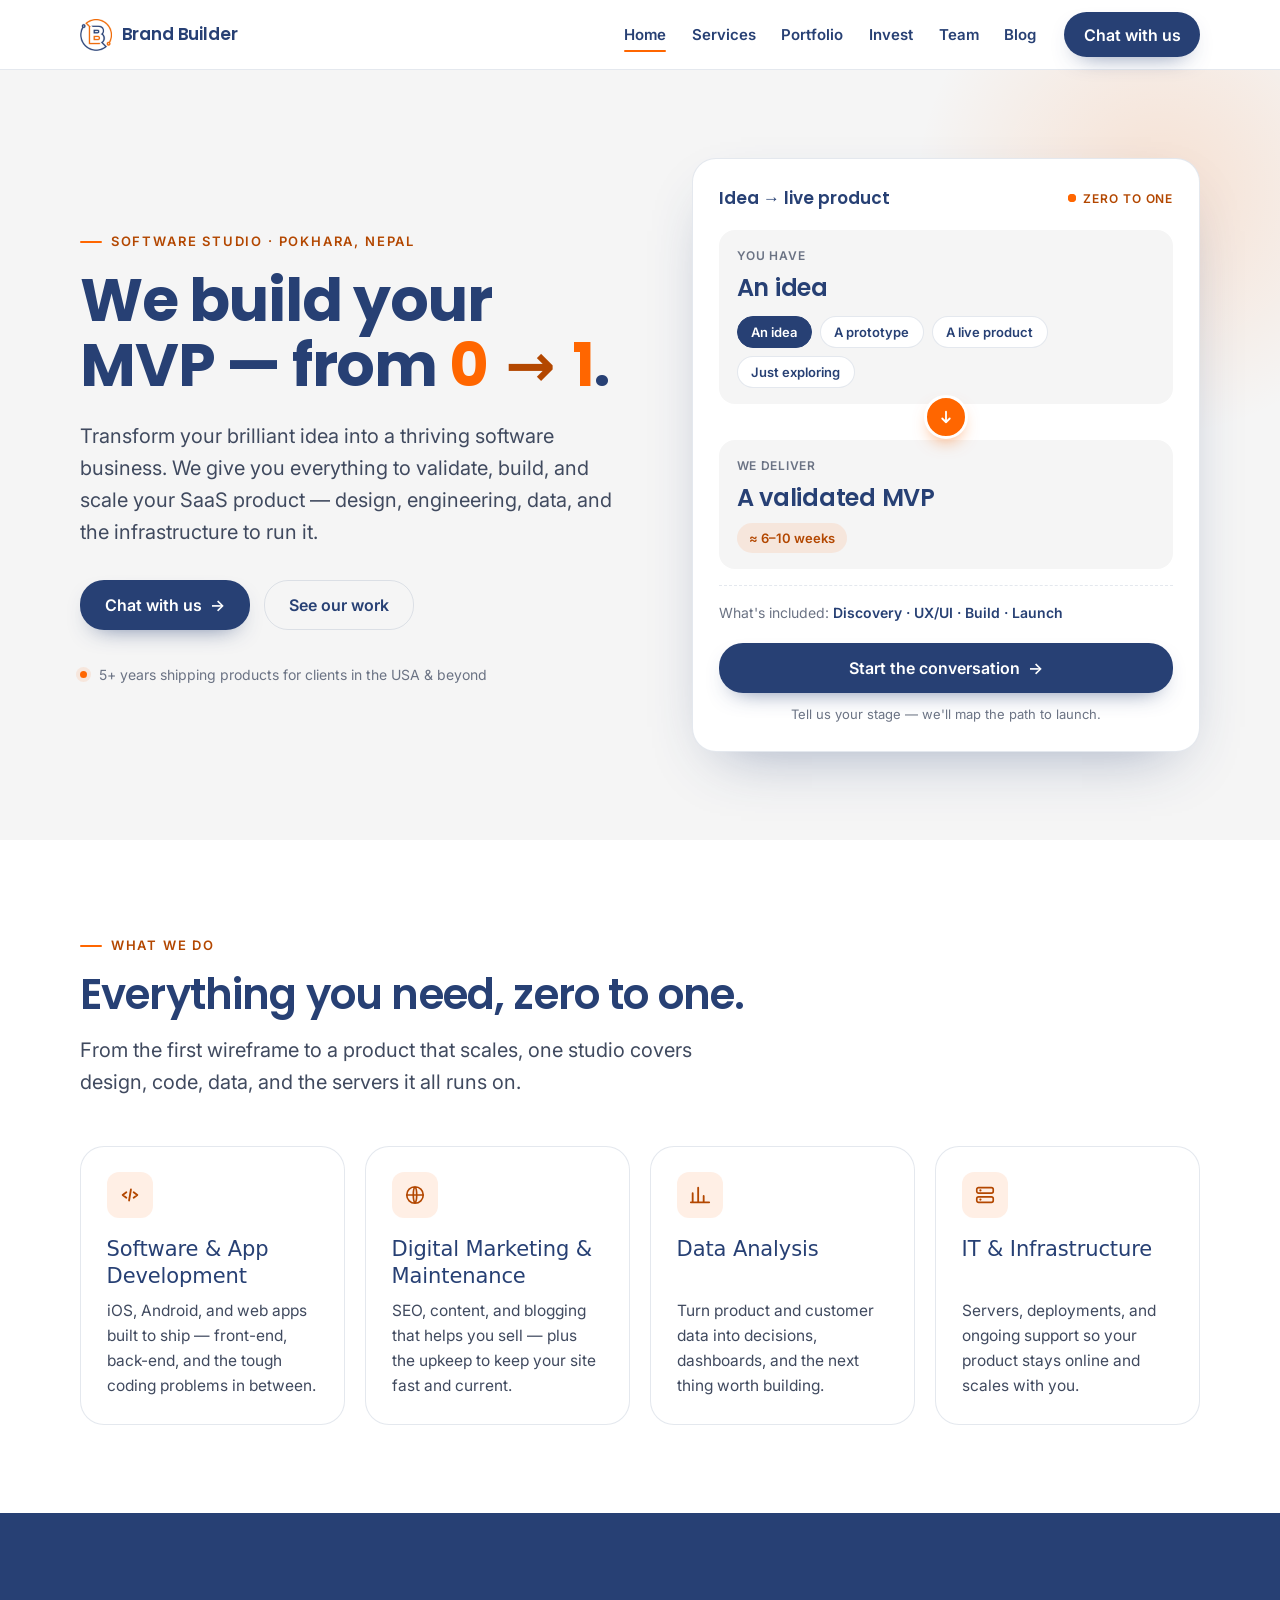
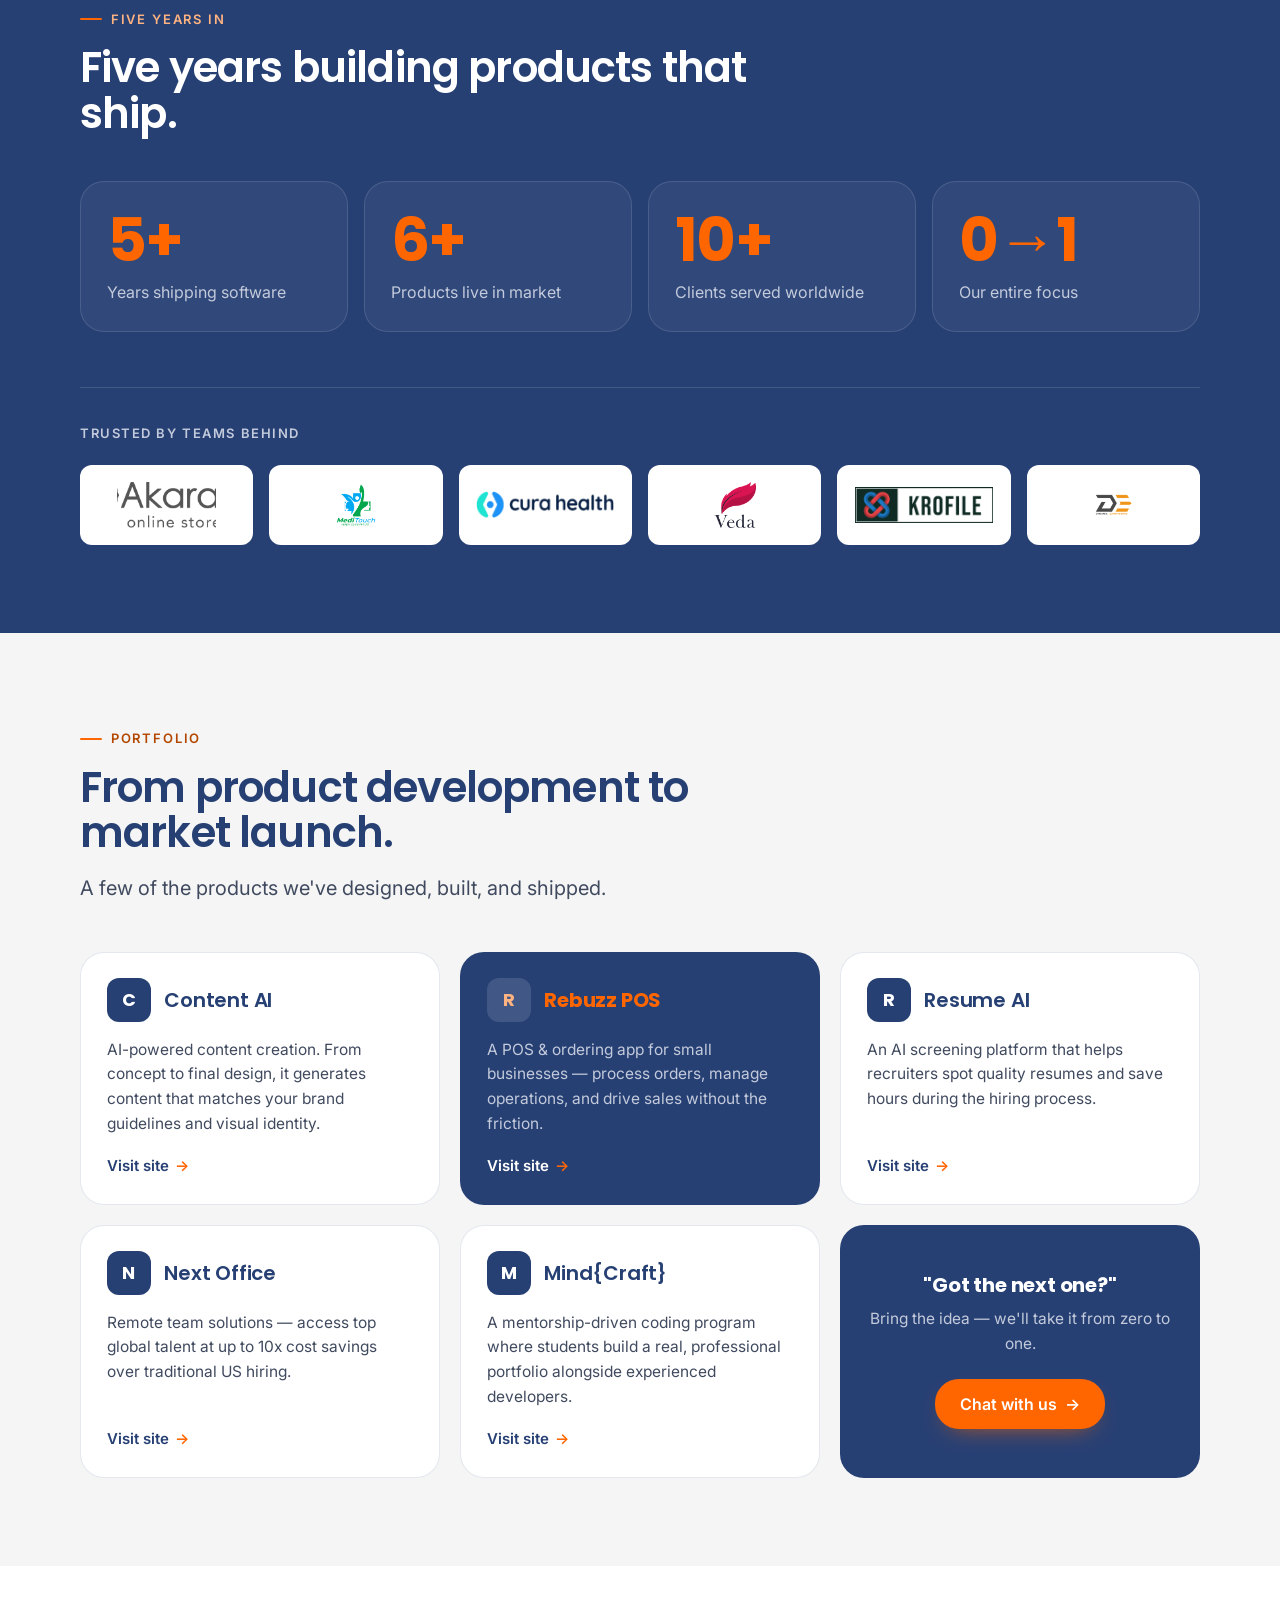
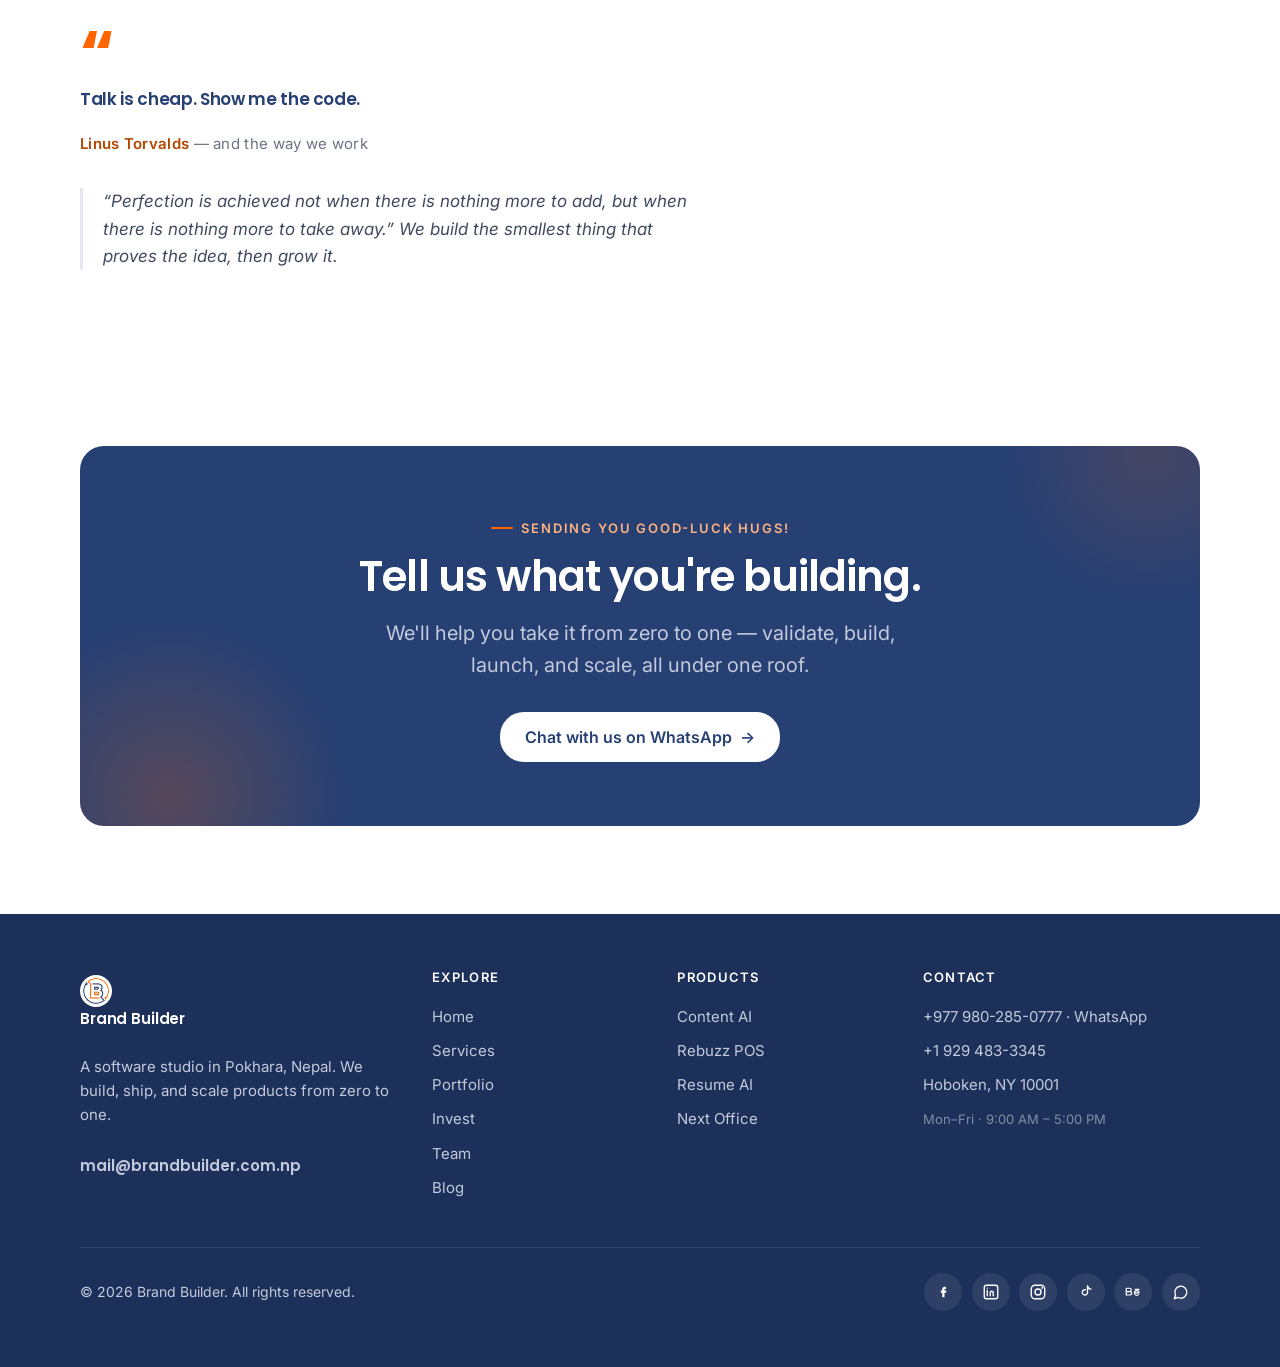
==== commit 2152f1d8: "Update index.html" ====
--- a/index.html
+++ b/index.html
@@ -53,7 +53,7 @@
 <section class="hero band--soft section">
   <div class="container hero__grid">
     <div class="hero__copy">
-      <p class="eyebrow">Pokhara, Nepal · Software studio</p>
+      <p class="eyebrow">Software studio · Pokhara, Nepal</p>
       <h1>We build your MVP — from <span class="mark">0</span> <span class="arr-big">→</span> <span class="mark">1</span>.</h1>
       <p class="lead">Transform your brilliant idea into a thriving software business. We give you everything to validate, build, and scale your SaaS product — design, engineering, data, and the infrastructure to run it.</p>
       <div class="hero__cta">
@@ -191,7 +191,7 @@
       </article>
       <article class="card card--dark card--cta prod reveal">
         <div>
-          <h3>Got the next one?</h3>
+          <h3>"Got the next one?"</h3>
           <p>Bring the idea — we'll take it from zero to one.</p>
           <a class="btn btn--accent" href="https://wa.me/9779802850777" target="_blank" rel="noopener">Chat with us <span class="arr">→</span></a>
         </div>
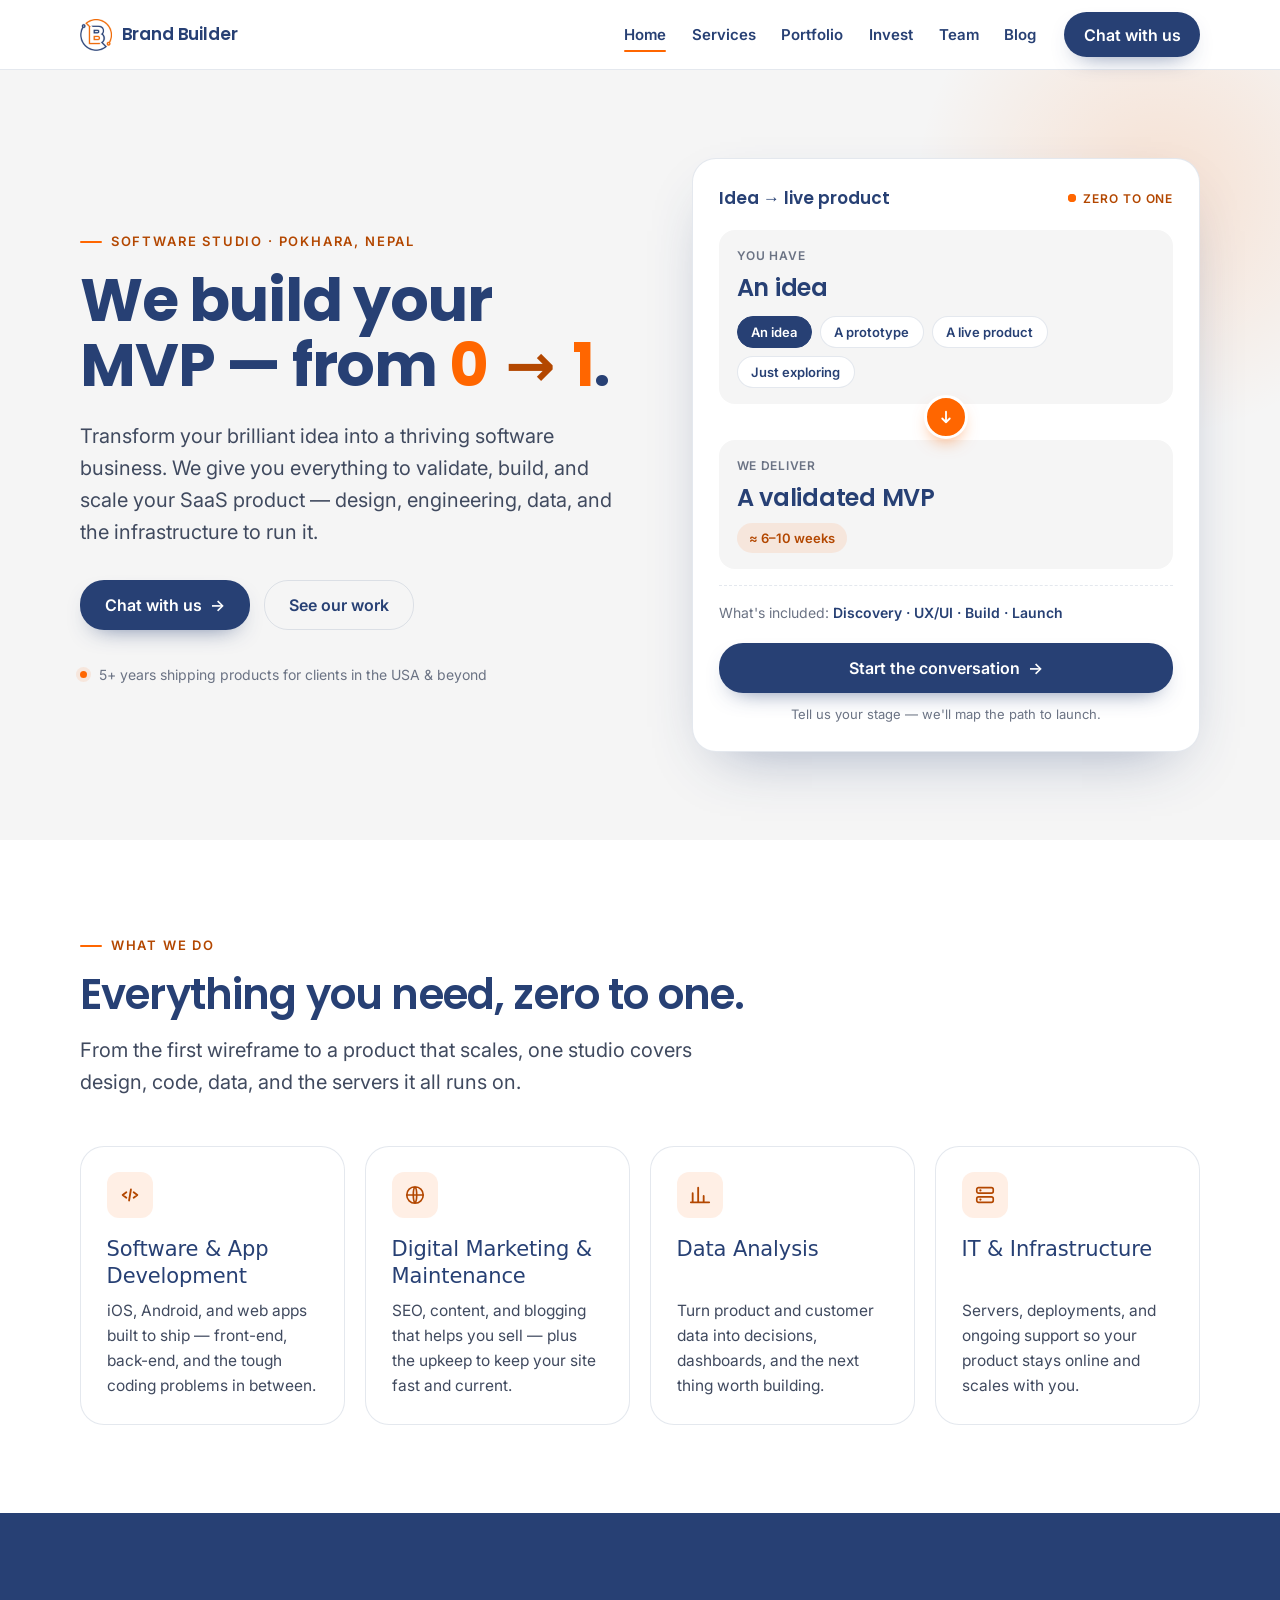
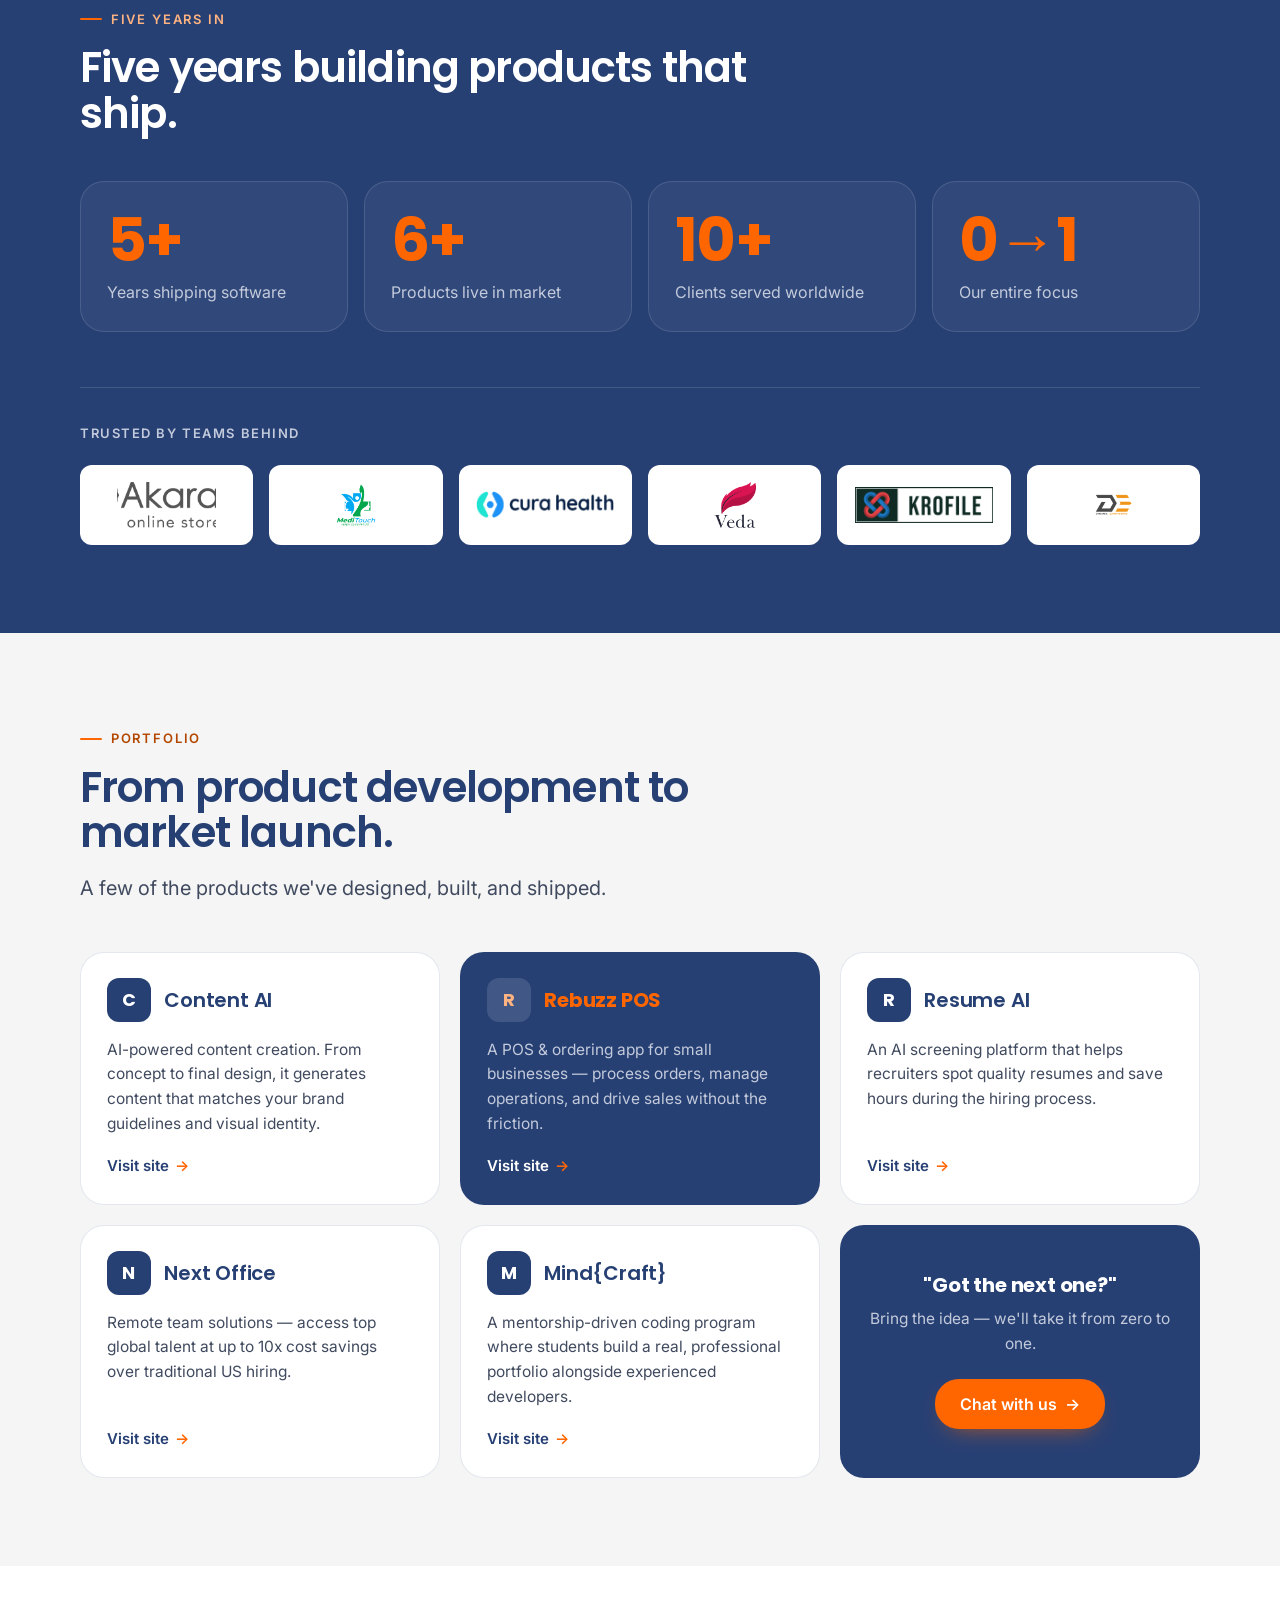
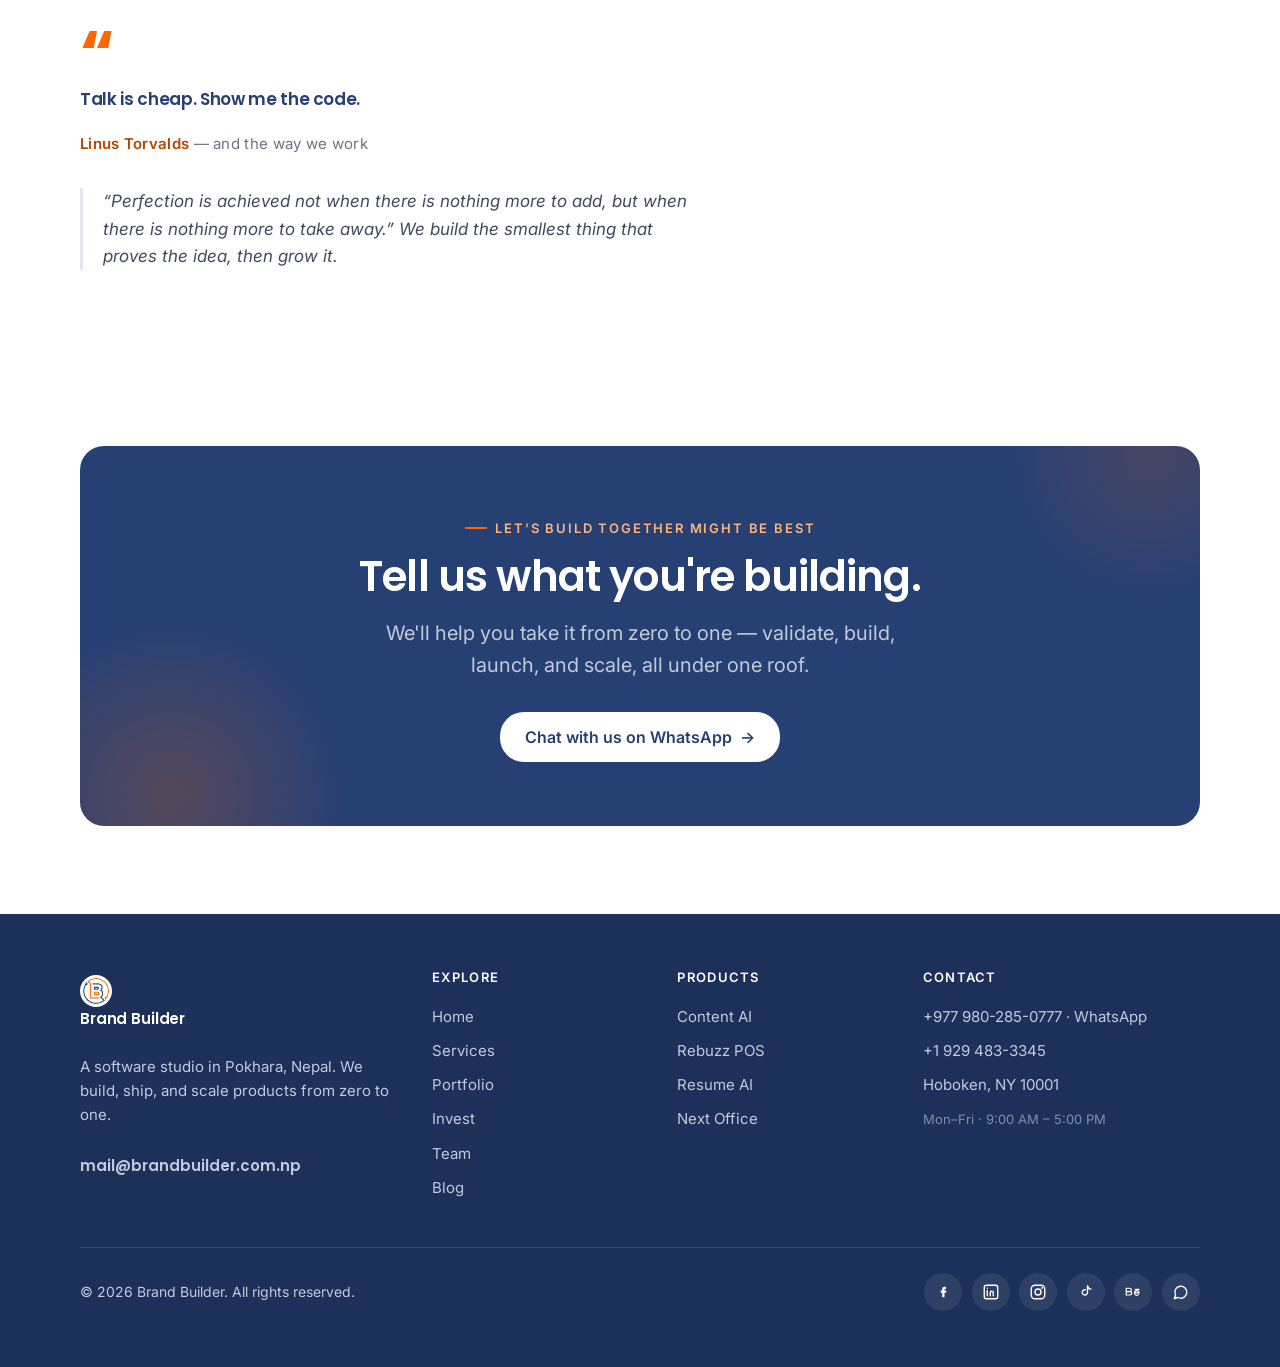
==== commit 143c9673: "Update index.html" ====
--- a/index.html
+++ b/index.html
@@ -216,7 +216,7 @@
 <section class="section" id="contact">
   <div class="container">
     <div class="cta-card reveal">
-      <p class="eyebrow on-dark" style="justify-content:center;">Sending you good-luck hugs!</p>
+      <p class="eyebrow on-dark" style="justify-content:center;">Let’s build together might be best</p>
       <h2>Tell us what you're building.</h2>
       <p class="lead">We'll help you take it from zero to one — validate, build, launch, and scale, all under one roof.</p>
       <a class="btn btn--light" href="https://wa.me/9779802850777" target="_blank" rel="noopener">Chat with us on WhatsApp <span class="arr">→</span></a>
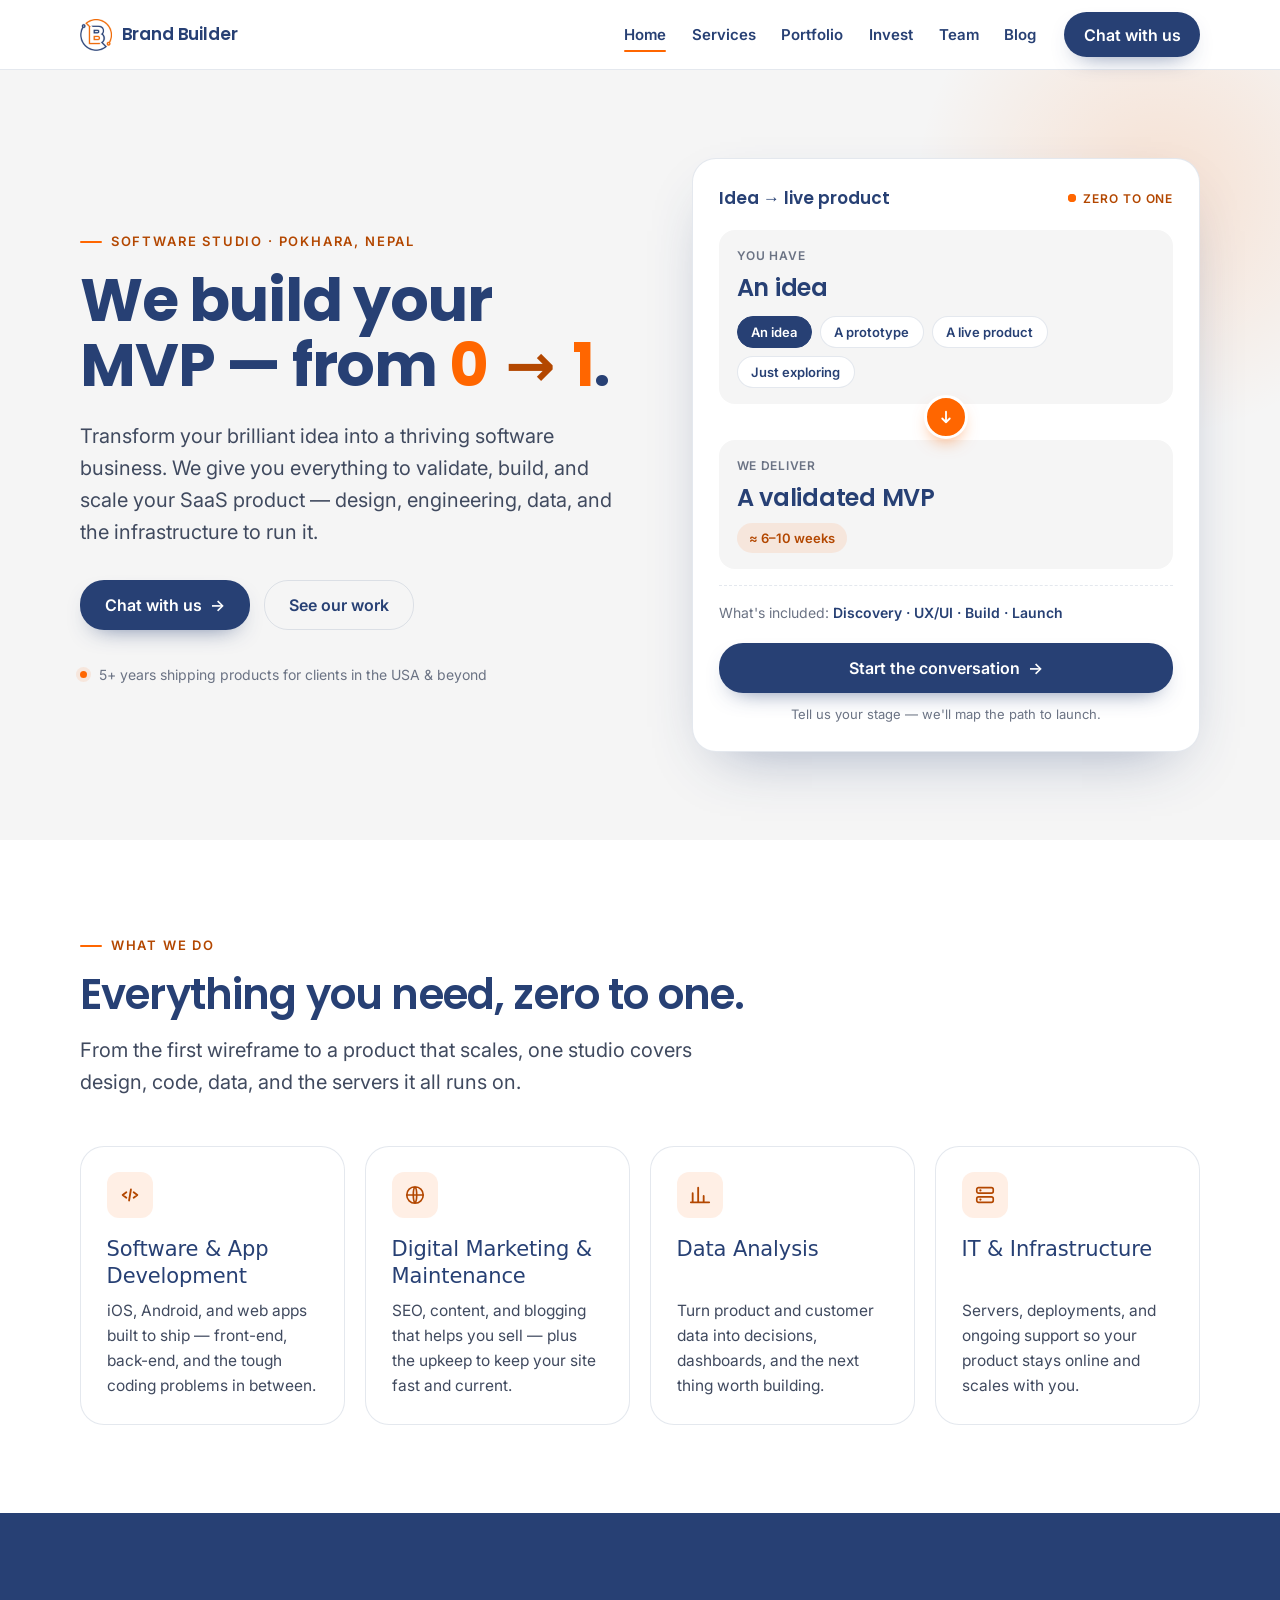
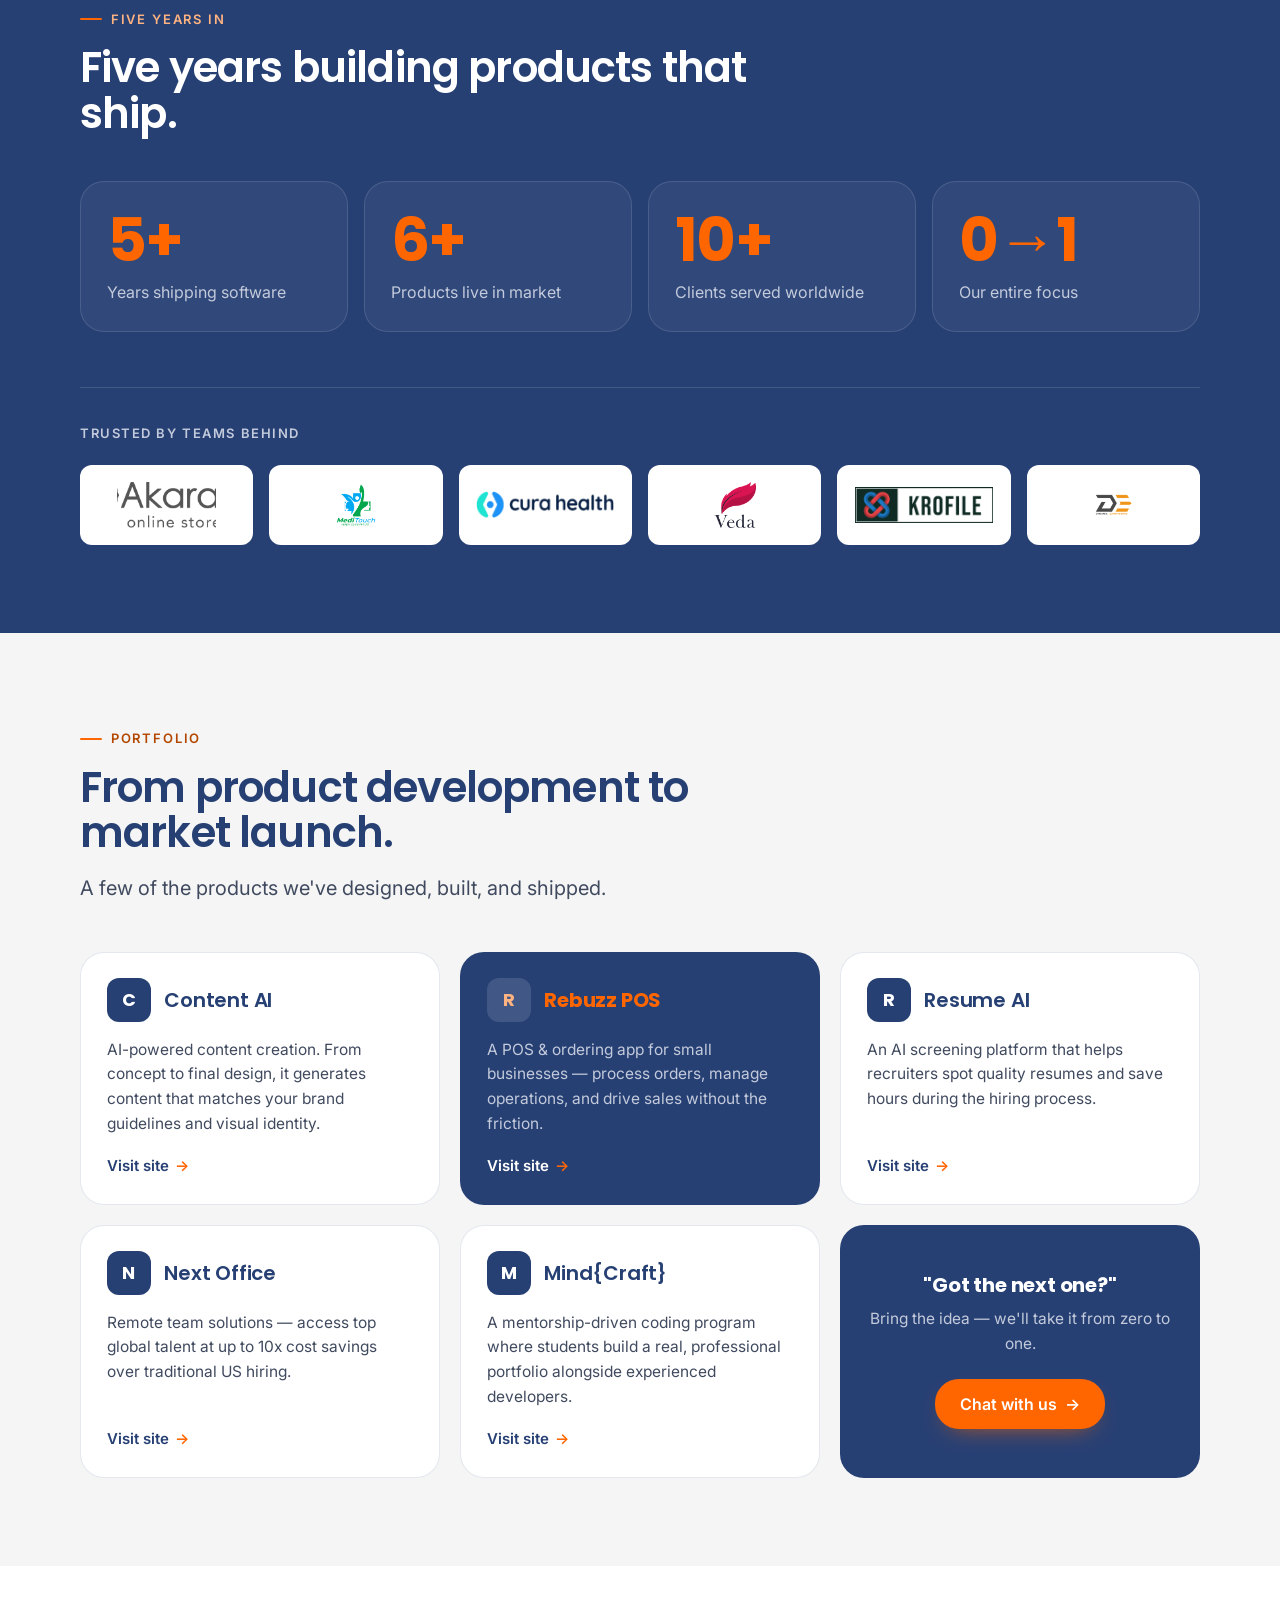
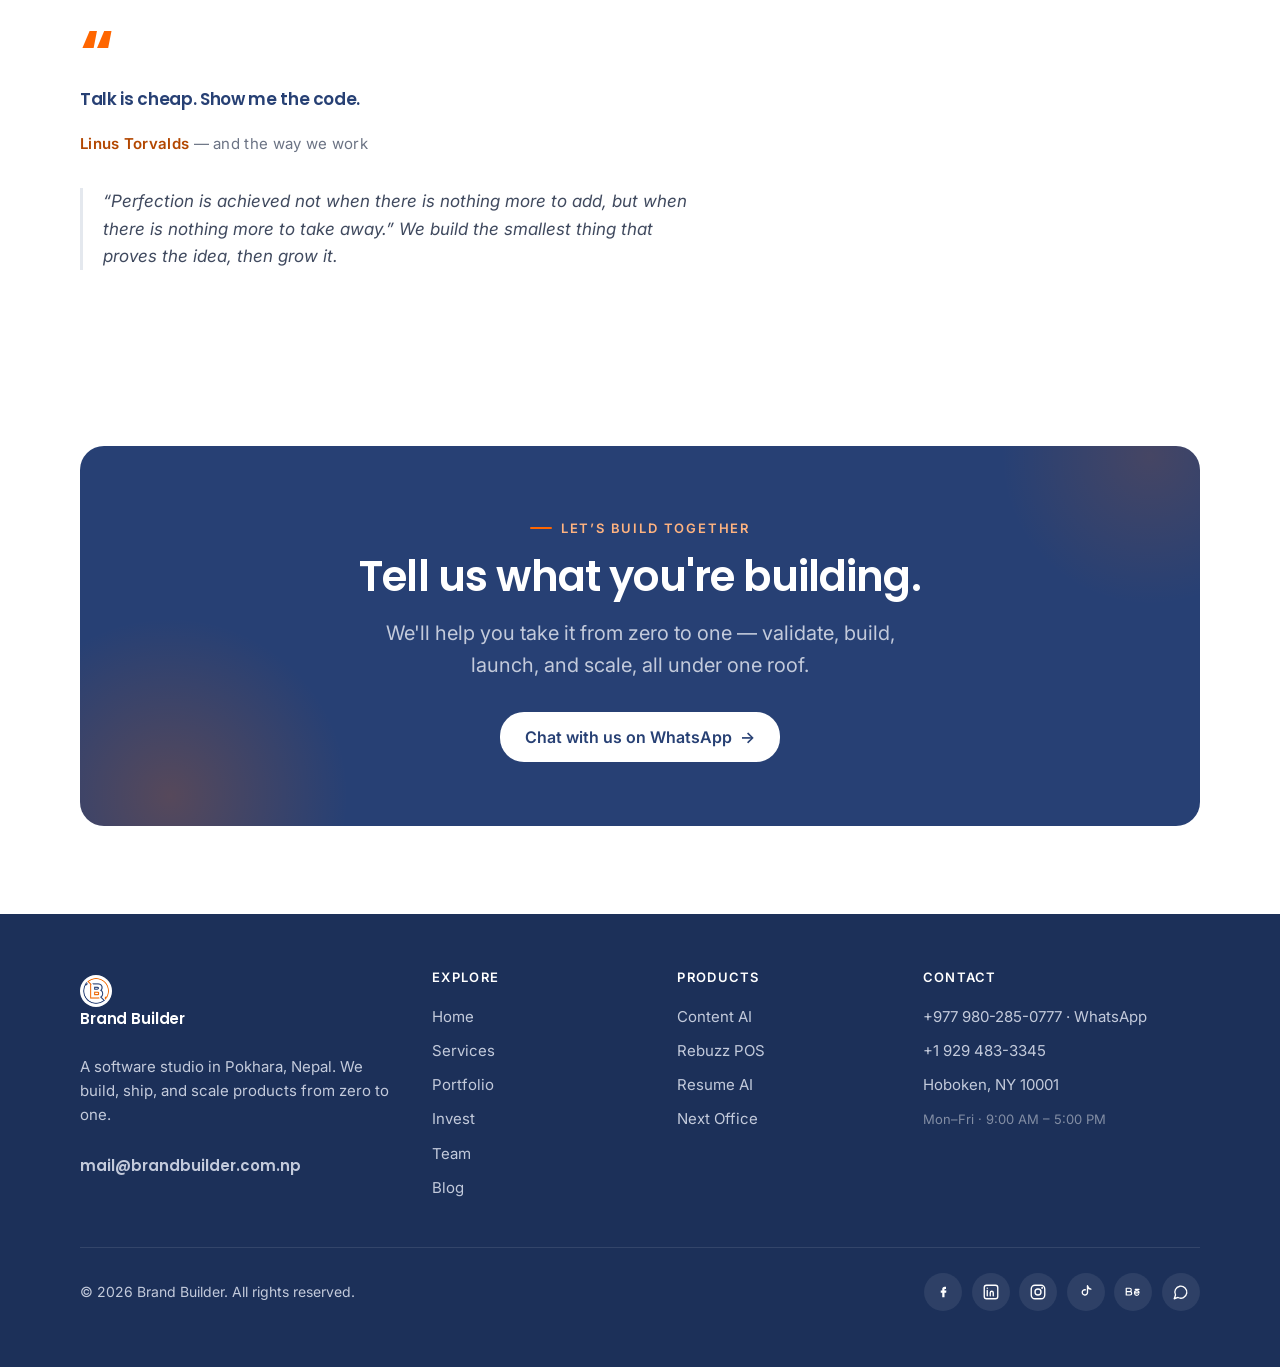
==== commit 7888874e: "Update index.html" ====
--- a/index.html
+++ b/index.html
@@ -216,7 +216,7 @@
 <section class="section" id="contact">
   <div class="container">
     <div class="cta-card reveal">
-      <p class="eyebrow on-dark" style="justify-content:center;">Let’s build together might be best</p>
+      <p class="eyebrow on-dark" style="justify-content:center;">Let’s build together</p>
       <h2>Tell us what you're building.</h2>
       <p class="lead">We'll help you take it from zero to one — validate, build, launch, and scale, all under one roof.</p>
       <a class="btn btn--light" href="https://wa.me/9779802850777" target="_blank" rel="noopener">Chat with us on WhatsApp <span class="arr">→</span></a>
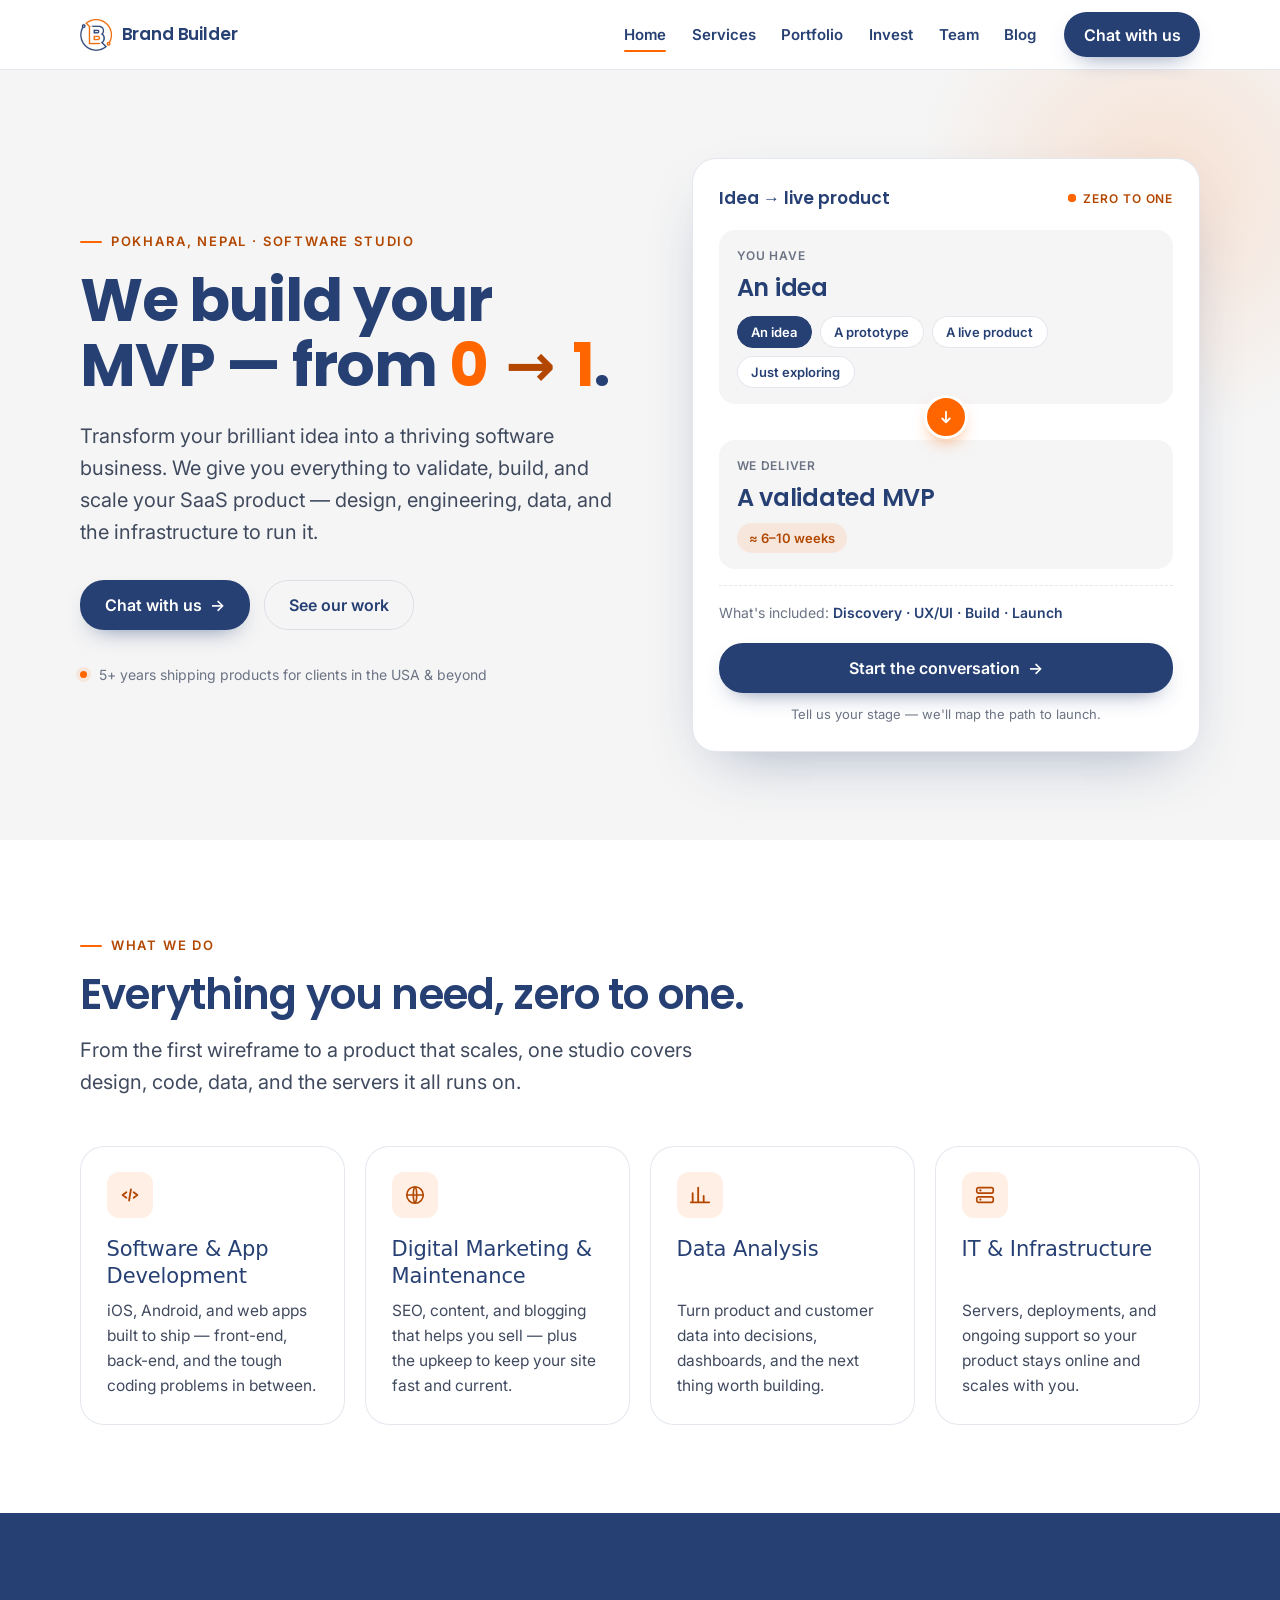
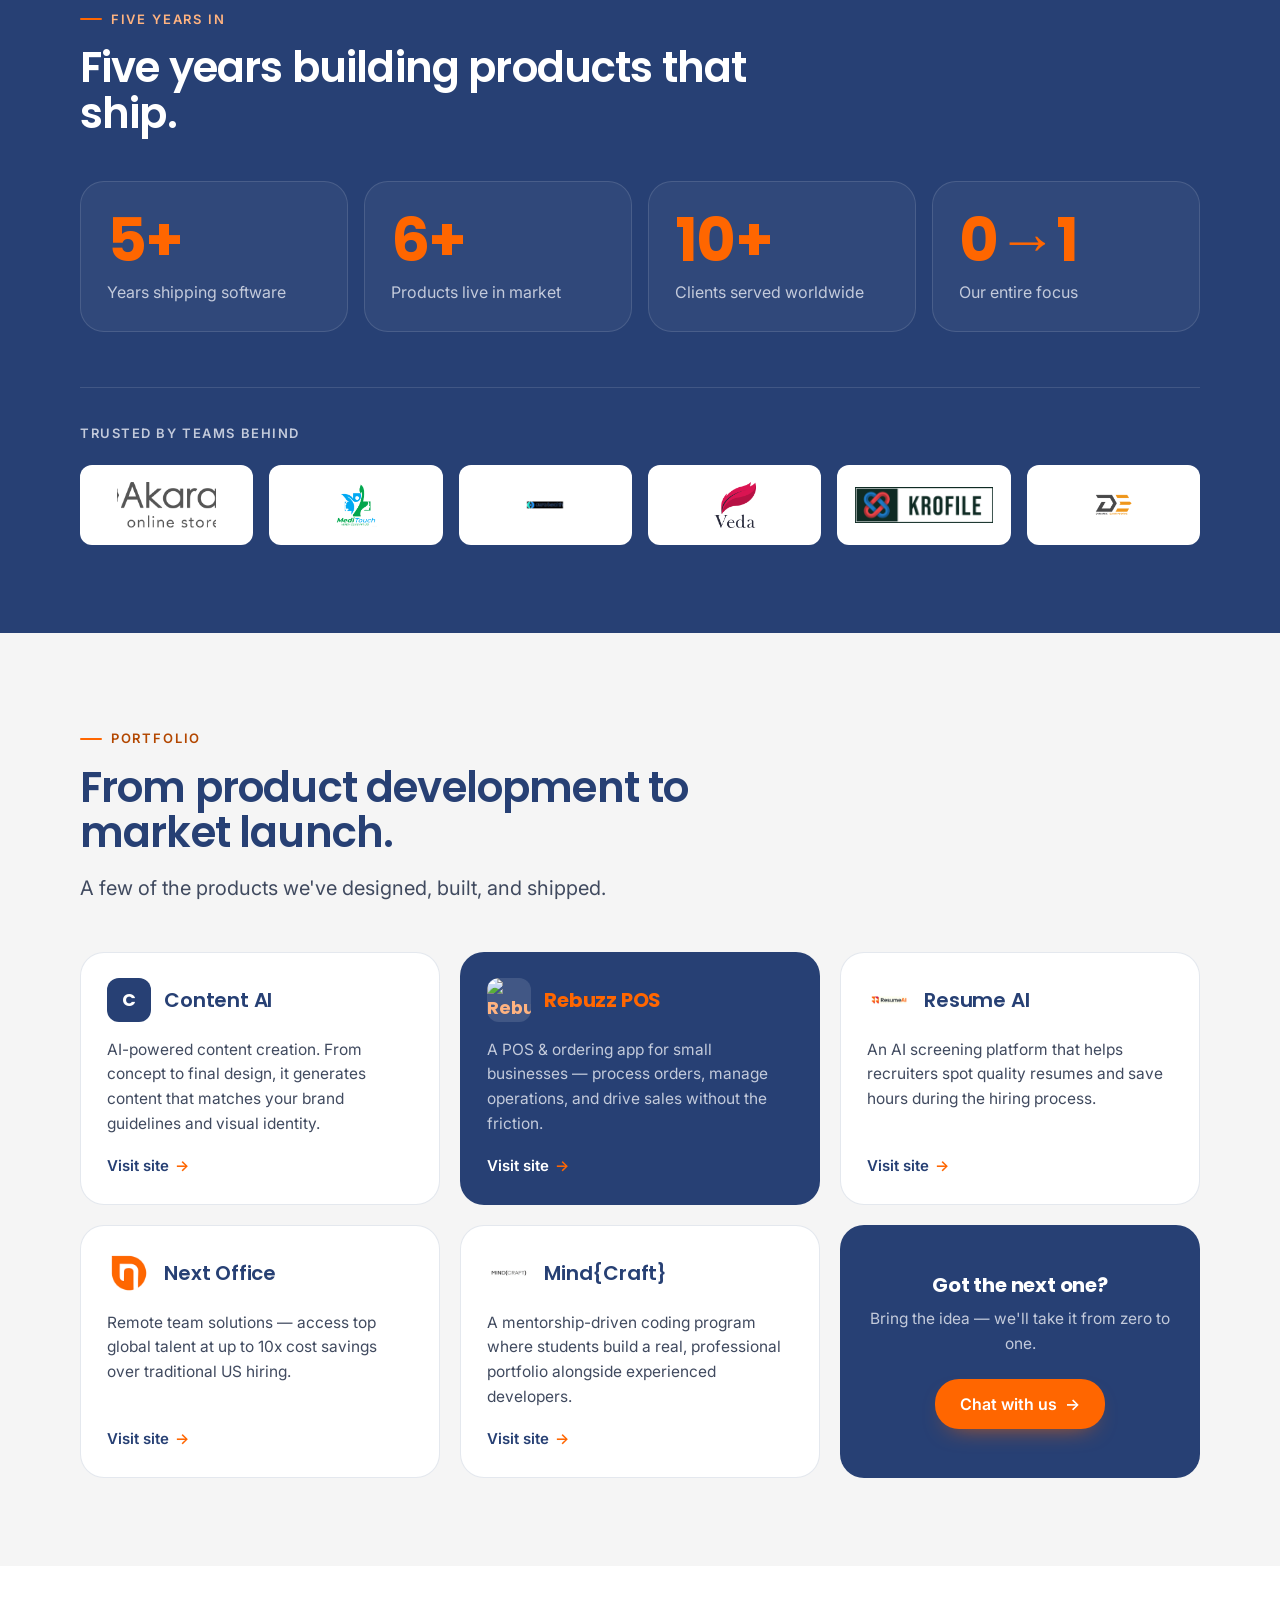
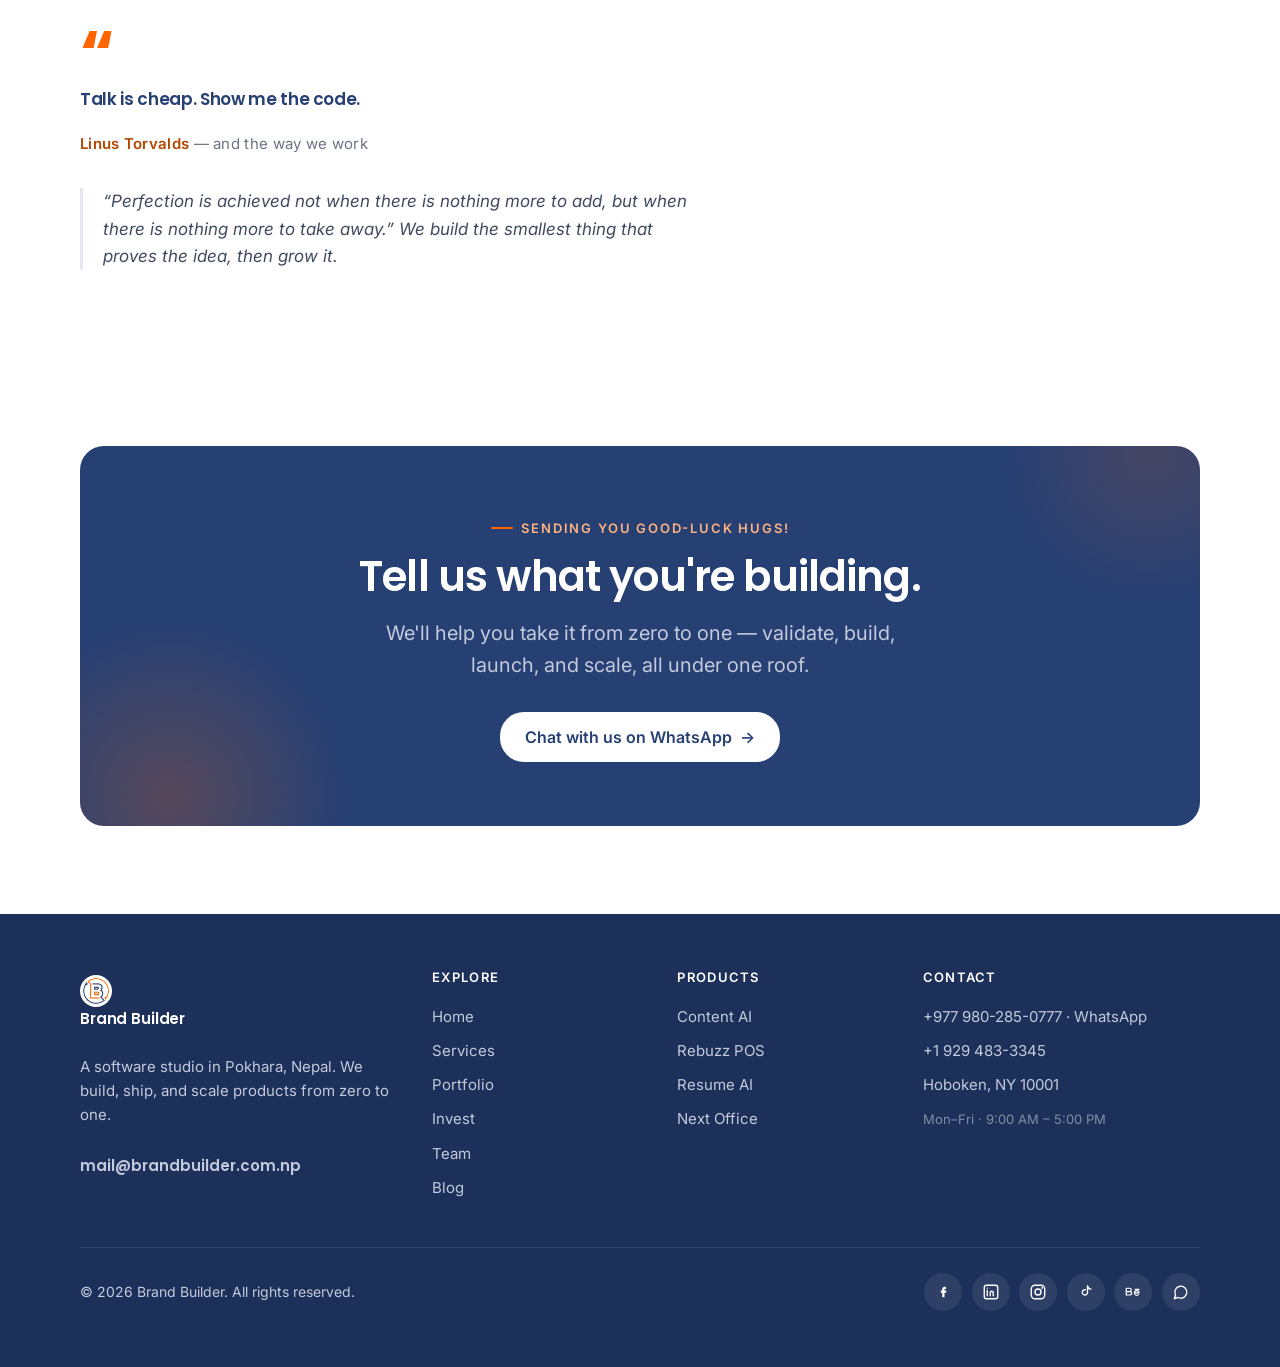
==== commit 561530b2: "Update index.html" ====
--- a/index.html
+++ b/index.html
@@ -53,7 +53,7 @@
 <section class="hero band--soft section">
   <div class="container hero__grid">
     <div class="hero__copy">
-      <p class="eyebrow">Software studio · Pokhara, Nepal</p>
+      <p class="eyebrow">Pokhara, Nepal · Software studio</p>
       <h1>We build your MVP — from <span class="mark">0</span> <span class="arr-big">→</span> <span class="mark">1</span>.</h1>
       <p class="lead">Transform your brilliant idea into a thriving software business. We give you everything to validate, build, and scale your SaaS product — design, engineering, data, and the infrastructure to run it.</p>
       <div class="hero__cta">
@@ -170,28 +170,28 @@
         <a class="prod__link" href="https://rebuzzai.com/" target="_blank" rel="noopener">Visit site <span class="arr">→</span></a>
       </article>
       <article class="card card--dark prod reveal">
-        <div class="prod__top"><span class="prod__logo">R</span><h3>Rebuzz POS</h3></div>
+        <div class="prod__top"><span class="prod__logo"><img src="images/rebuzz.png" alt="Rebuzz POS" /></span><h3>Rebuzz POS</h3></div>
         <p>A POS &amp; ordering app for small businesses — process orders, manage operations, and drive sales without the friction.</p>
         <a class="prod__link" href="https://rebuzzpos.com/" target="_blank" rel="noopener">Visit site <span class="arr">→</span></a>
       </article>
       <article class="card prod reveal">
-        <div class="prod__top"><span class="prod__logo">R</span><h3>Resume AI</h3></div>
+        <div class="prod__top"><span class="prod__logo"><img src="images/cvai.png" alt="Resume AI" /></span><h3>Resume AI</h3></div>
         <p>An AI screening platform that helps recruiters spot quality resumes and save hours during the hiring process.</p>
         <a class="prod__link" href="https://cvai.dev/" target="_blank" rel="noopener">Visit site <span class="arr">→</span></a>
       </article>
       <article class="card prod reveal">
-        <div class="prod__top"><span class="prod__logo">N</span><h3>Next Office</h3></div>
+        <div class="prod__top"><span class="prod__logo"><img src="images/next-office.png" alt="Next Office" /></span><h3>Next Office</h3></div>
         <p>Remote team solutions — access top global talent at up to 10x cost savings over traditional US hiring.</p>
         <a class="prod__link" href="https://nextoffice.dev/" target="_blank" rel="noopener">Visit site <span class="arr">→</span></a>
       </article>
       <article class="card prod reveal">
-        <div class="prod__top"><span class="prod__logo">M</span><h3>Mind&#123;Craft&#125;</h3></div>
+        <div class="prod__top"><span class="prod__logo"><img src="images/mindcraft.png" alt="Mind{Craft}" /></span><h3>Mind&#123;Craft&#125;</h3></div>
         <p>A mentorship-driven coding program where students build a real, professional portfolio alongside experienced developers.</p>
         <a class="prod__link" href="https://axon.com.np/" target="_blank" rel="noopener">Visit site <span class="arr">→</span></a>
       </article>
       <article class="card card--dark card--cta prod reveal">
         <div>
-          <h3>"Got the next one?"</h3>
+          <h3>Got the next one?</h3>
           <p>Bring the idea — we'll take it from zero to one.</p>
           <a class="btn btn--accent" href="https://wa.me/9779802850777" target="_blank" rel="noopener">Chat with us <span class="arr">→</span></a>
         </div>
@@ -216,7 +216,7 @@
 <section class="section" id="contact">
   <div class="container">
     <div class="cta-card reveal">
-      <p class="eyebrow on-dark" style="justify-content:center;">Let’s build together</p>
+      <p class="eyebrow on-dark" style="justify-content:center;">Sending you good-luck hugs!</p>
       <h2>Tell us what you're building.</h2>
       <p class="lead">We'll help you take it from zero to one — validate, build, launch, and scale, all under one roof.</p>
       <a class="btn btn--light" href="https://wa.me/9779802850777" target="_blank" rel="noopener">Chat with us on WhatsApp <span class="arr">→</span></a>
--- a/css/style.css
+++ b/css/style.css
@@ -190,7 +190,8 @@
 /* Product cards */
 .prod{display:flex;flex-direction:column;}
 .prod__top{display:flex;align-items:center;gap:.85rem;margin-bottom:.95rem;}
-.prod__logo{width:44px;height:44px;border-radius:var(--r-md);display:grid;place-items:center;flex:0 0 auto;background:var(--navy);color:#fff;font-family:Poppins,sans-serif;font-weight:700;font-size:1.1rem;}
+.prod__logo{width:44px;height:44px;border-radius:var(--r-md);display:grid;place-items:center;flex:0 0 auto;background:var(--navy);color:#fff;font-family:Poppins,sans-serif;font-weight:700;font-size:1.1rem;overflow:hidden;}
+.prod__logo img{width:100%;height:100%;object-fit:cover;}
 .prod h3{font-size:1.25rem;margin:0;}
 .prod p{font-size:.9688rem;flex:1;}
 .prod__link{display:inline-flex;align-items:center;gap:.4rem;margin-top:1.1rem;font-weight:600;font-size:.9375rem;color:var(--navy);width:max-content;}
@@ -441,7 +442,7 @@
 .logo-chip{width:46px;height:46px;border-radius:var(--r-md);display:grid;place-items:center;
   font-family:Poppins,sans-serif;font-weight:700;font-size:1.125rem;line-height:1;
   background:var(--navy);color:#fff;flex:none;overflow:hidden;}
-.logo-chip img{width:100%;height:100%;object-fit:contain;padding:5px;background:#fff;}
+.logo-chip img{width:100%;height:100%;object-fit:cover;}
 .logo-chip--accent{background:var(--orange);}
 .card-top{display:flex;align-items:center;gap:.8rem;margin-bottom:.9rem;}
 .card-top h3{margin:0;}
